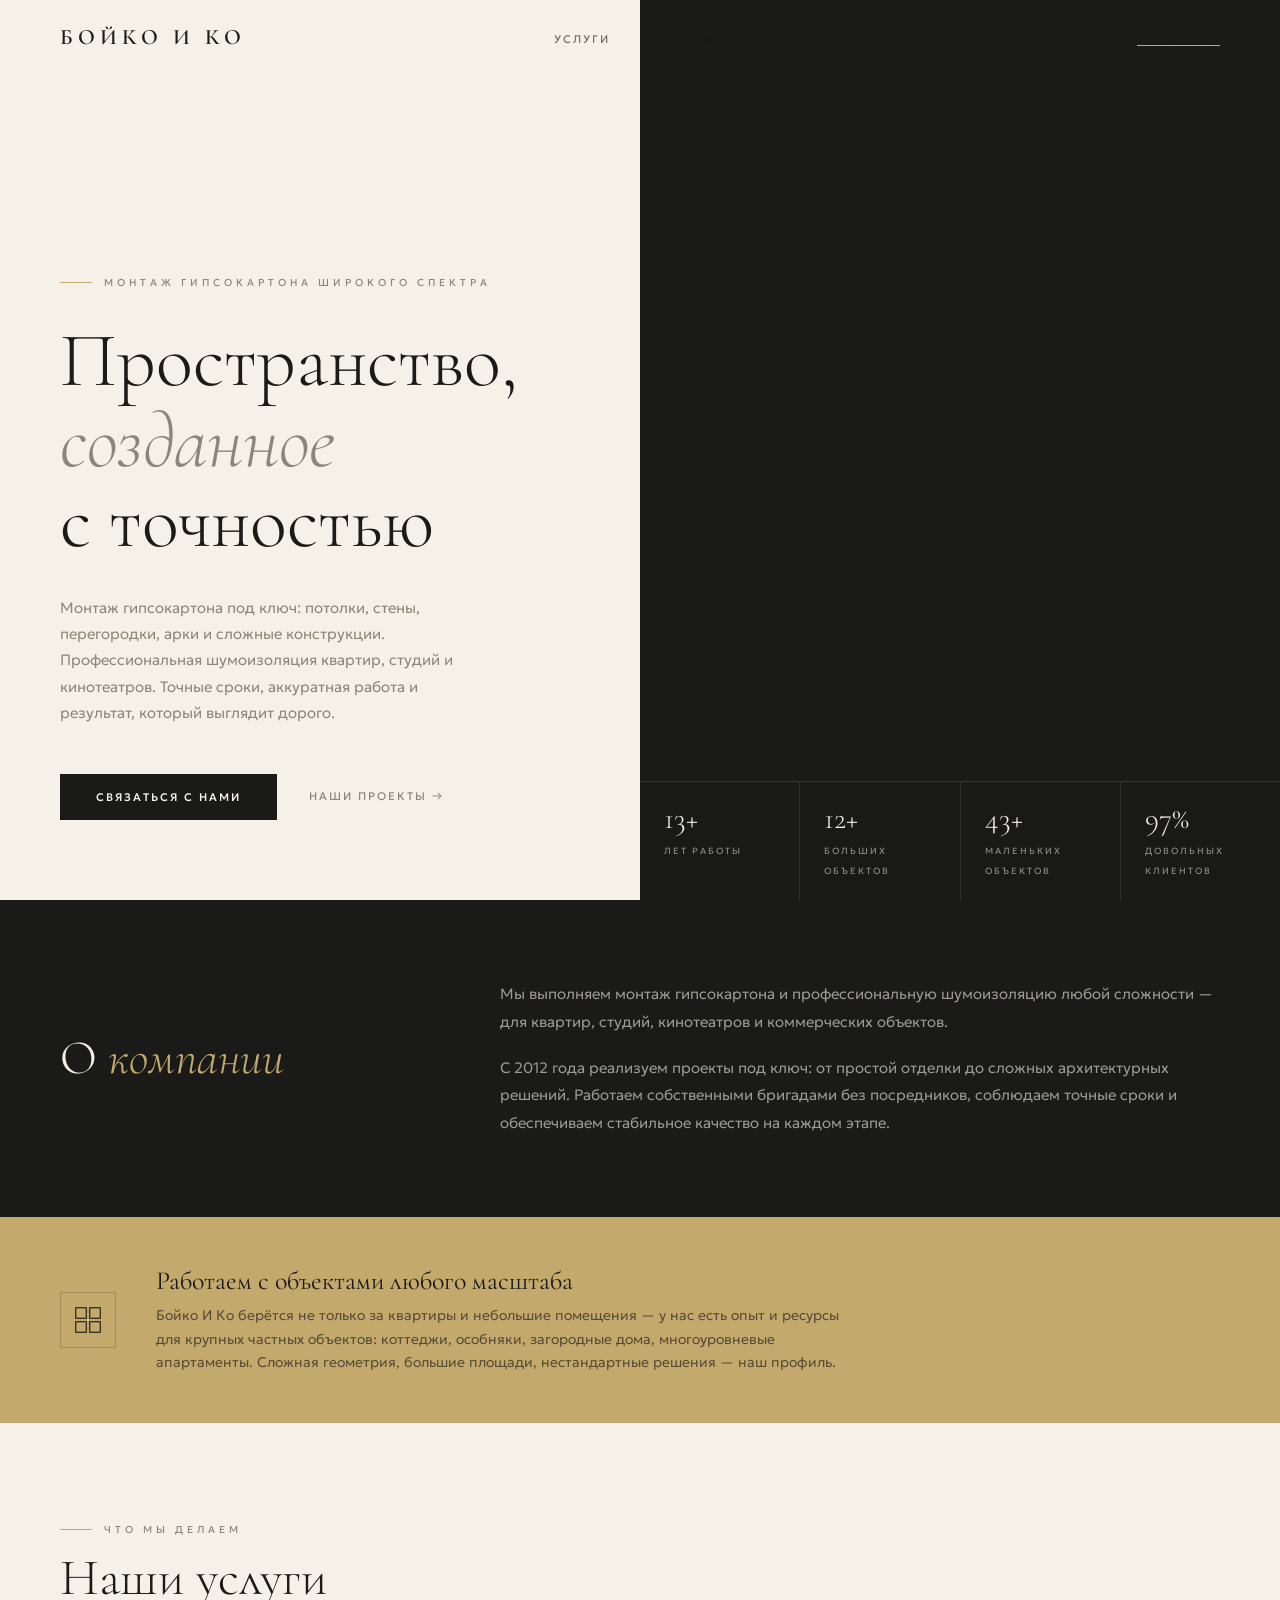
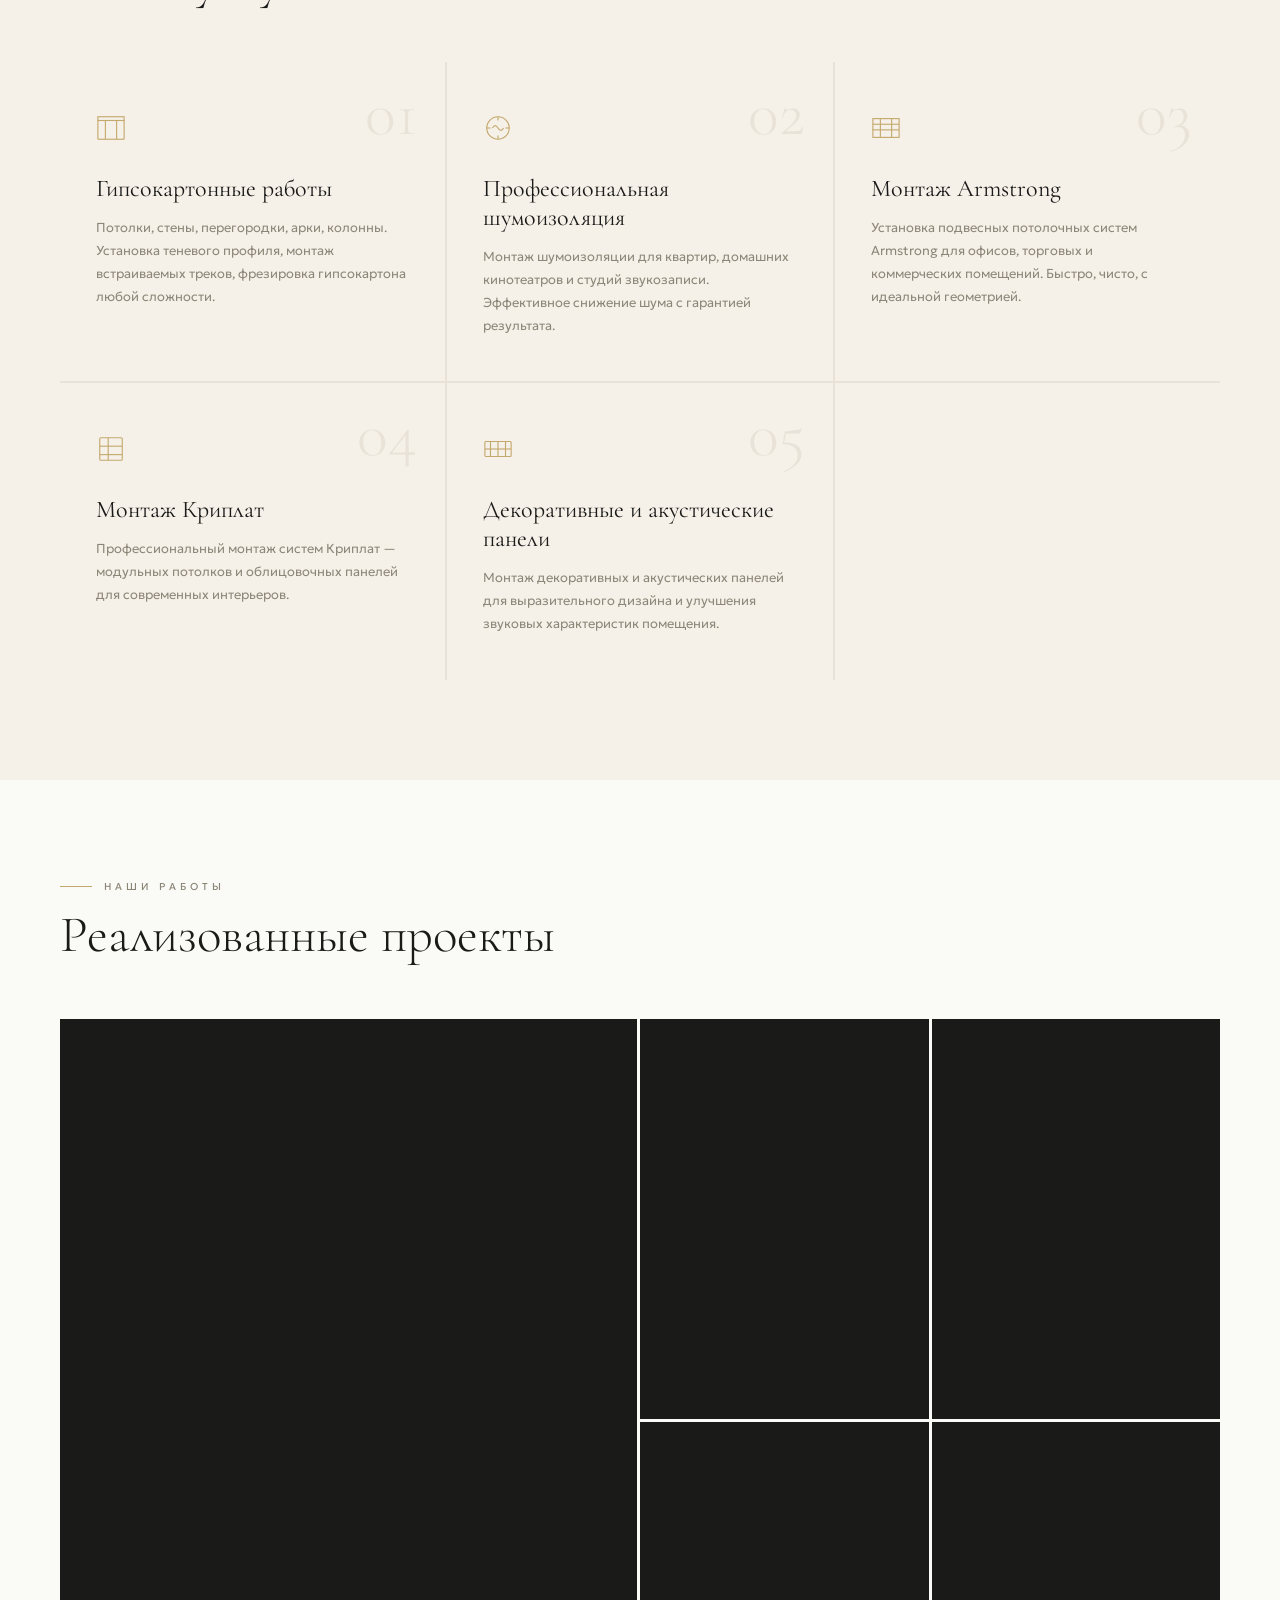
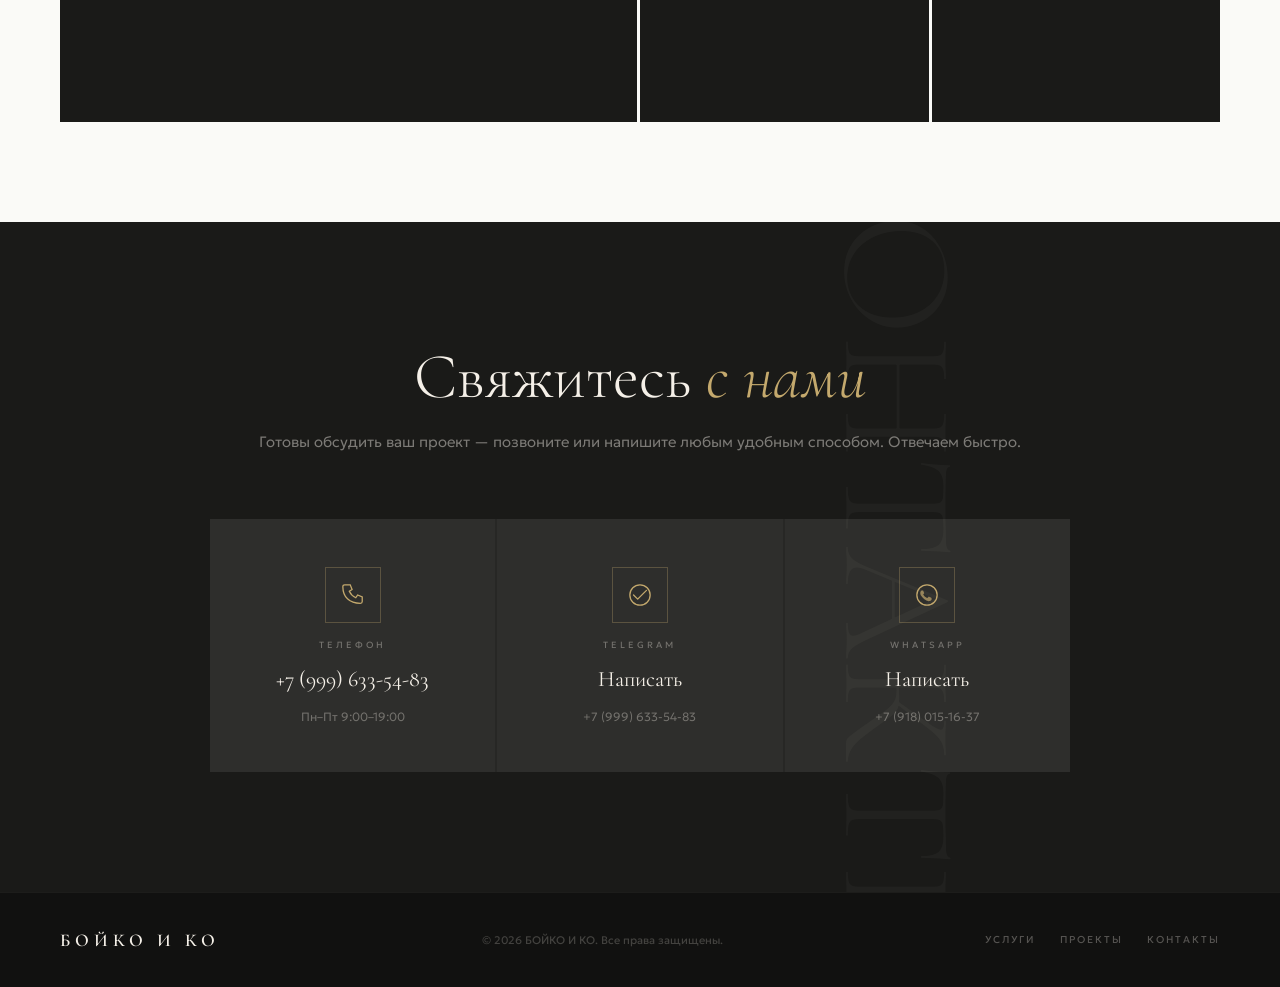
==== index.html @ cf1bf3f8 "Add files via upload" ====
<!DOCTYPE html>
<html lang="ru">
<head>
<meta charset="UTF-8">
<meta name="viewport" content="width=device-width, initial-scale=1.0">
<title>Бойко И Ко — Монтаж гипсокартона широкого спектра</title>
<meta name="description" content="Бойко И Ко — профессиональный монтаж гипсокартона: потолки, стены, перегородки, арки, колонны. Шумоизоляция квартир и студий, Armstrong, Криплат, декоративные и акустические панели.">
<link rel="preconnect" href="https://fonts.googleapis.com">
<link href="https://fonts.googleapis.com/css2?family=Cormorant+Garamond:wght@300;400;600&family=Geologica:wght@300;400;500&display=swap" rel="stylesheet">
<link rel="stylesheet" href="style.css">
</head>
<body>

<!-- NAV -->
<nav id="navbar">
  <a href="#" class="nav-logo">БОЙКО И КО</a>
  <ul class="nav-links">
    <li><a href="#services">Услуги</a></li>
    <li><a href="#portfolio">Проекты</a></li>
    <li><a href="#contact">Контакты</a></li>
  </ul>
  <a href="#contact" class="nav-cta">Связаться</a>
  <div class="burger" id="burger"><span></span><span></span><span></span></div>
</nav>

<!-- MOBILE MENU -->
<div class="mobile-menu" id="mobileMenu">
  <a href="#services" onclick="closeMobile()">Услуги</a>
  <a href="#portfolio" onclick="closeMobile()">Проекты</a>
  <a href="#contact" onclick="closeMobile()">Контакты</a>
</div>

<!-- HERO -->
<section id="hero">
  <div class="hero-left">
    <div class="hero-tag">Монтаж гипсокартона широкого спектра</div>
    <h1 class="hero-title">Пространство,<br><em>созданное</em><br>с точностью</h1>
    <p class="hero-desc">Монтаж гипсокартона под ключ: потолки, стены, перегородки, арки и сложные конструкции. Профессиональная шумоизоляция квартир, студий и кинотеатров. Точные сроки, аккуратная работа и результат, который выглядит дорого.</p>
    <div class="hero-actions">
      <a href="#contact" class="btn-primary">Связаться с нами</a>
      <a href="#portfolio" class="btn-link">Наши проекты →</a>
    </div>
  </div>
  <div class="hero-right">
    <div class="hero-image-grid">
      <div class="hero-img" style="background-image:url('https://images.unsplash.com/photo-1618221195710-dd6b41faaea6?w=900&q=80')"></div>
      <div class="hero-img" style="background-image:url('https://images.unsplash.com/photo-1586023492125-27b2c045efd7?w=900&q=80')"></div>
    </div>
    <div class="hero-overlay"></div>
    <div class="hero-stats">
      <div class="hero-stat"><span class="hero-stat-num">13+</span><span class="hero-stat-label">Лет работы</span></div>
      <div class="hero-stat"><span class="hero-stat-num">12+</span><span class="hero-stat-label">Больших объектов</span></div>
      <div class="hero-stat"><span class="hero-stat-num">43+</span><span class="hero-stat-label">Маленьких объектов</span></div>
      <div class="hero-stat"><span class="hero-stat-num">97%</span><span class="hero-stat-label">Довольных клиентов</span></div>
    </div>
  </div>
</section>

<!-- ABOUT -->
<div class="about-strip reveal">
  <h2>О <em>компании</em></h2>
  <div class="about-text">
    <p>Мы выполняем монтаж гипсокартона и профессиональную шумоизоляцию любой сложности — для квартир, студий, кинотеатров и коммерческих объектов.</p>
    <p>С 2012 года реализуем проекты под ключ: от простой отделки до сложных архитектурных решений. Работаем собственными бригадами без посредников, соблюдаем точные сроки и обеспечиваем стабильное качество на каждом этапе.</p>
  </div>
</div>

<!-- SCALE BANNER -->
<div class="scale-banner reveal">
  <div class="scale-banner-icon">
    <svg viewBox="0 0 32 32"><rect x="2" y="2" width="12" height="12"/><rect x="18" y="2" width="12" height="12"/><rect x="2" y="18" width="12" height="12"/><rect x="18" y="18" width="12" height="12"/></svg>
  </div>
  <div class="scale-banner-text">
    <h3>Работаем с объектами любого масштаба</h3>
    <p>Бойко И Ко берётся не только за квартиры и небольшие помещения — у нас есть опыт и ресурсы для крупных частных объектов: коттеджи, особняки, загородные дома, многоуровневые апартаменты. Сложная геометрия, большие площади, нестандартные решения — наш профиль.</p>
  </div>
</div>

<!-- SERVICES -->
<section id="services">
  <div class="section-header reveal">
    <div class="section-tag">Что мы делаем</div>
    <h2 class="section-title">Наши услуги</h2>
  </div>
  <div class="services-grid">

    <div class="service-card reveal">
      <span class="service-num">01</span>
      <div class="service-icon">
        <svg viewBox="0 0 32 32"><rect x="2" y="4" width="28" height="4"/><line x1="2" y1="8" x2="2" y2="28"/><line x1="30" y1="8" x2="30" y2="28"/><line x1="2" y1="28" x2="30" y2="28"/><line x1="10" y1="8" x2="10" y2="28"/><line x1="22" y1="8" x2="22" y2="28"/></svg>
      </div>
      <h3 class="service-name">Гипсокартонные работы</h3>
      <p class="service-desc">Потолки, стены, перегородки, арки, колонны. Установка теневого профиля, монтаж встраиваемых треков, фрезировка гипсокартона любой сложности.</p>
    </div>

    <div class="service-card reveal">
      <span class="service-num">02</span>
      <div class="service-icon">
        <svg viewBox="0 0 32 32"><circle cx="16" cy="16" r="12"/><path d="M10 16 Q13 11 16 16 Q19 21 22 16"/><line x1="16" y1="4" x2="16" y2="8"/><line x1="16" y1="24" x2="16" y2="28"/><line x1="4" y1="16" x2="8" y2="16"/><line x1="24" y1="16" x2="28" y2="16"/></svg>
      </div>
      <h3 class="service-name">Профессиональная шумоизоляция</h3>
      <p class="service-desc">Монтаж шумоизоляции для квартир, домашних кинотеатров и студий звукозаписи. Эффективное снижение шума с гарантией результата.</p>
    </div>

    <div class="service-card reveal">
      <span class="service-num">03</span>
      <div class="service-icon">
        <svg viewBox="0 0 32 32"><rect x="2" y="6" width="28" height="20"/><line x1="2" y1="12" x2="30" y2="12"/><line x1="2" y1="18" x2="30" y2="18"/><line x1="10" y1="6" x2="10" y2="26"/><line x1="22" y1="6" x2="22" y2="26"/></svg>
      </div>
      <h3 class="service-name">Монтаж Armstrong</h3>
      <p class="service-desc">Установка подвесных потолочных систем Armstrong для офисов, торговых и коммерческих помещений. Быстро, чисто, с идеальной геометрией.</p>
    </div>

    <div class="service-card reveal">
      <span class="service-num">04</span>
      <div class="service-icon">
        <svg viewBox="0 0 32 32"><rect x="4" y="4" width="24" height="24" rx="1"/><line x1="4" y1="13" x2="28" y2="13"/><line x1="4" y1="22" x2="28" y2="22"/><line x1="13" y1="4" x2="13" y2="28"/></svg>
      </div>
      <h3 class="service-name">Монтаж Криплат</h3>
      <p class="service-desc">Профессиональный монтаж систем Криплат — модульных потолков и облицовочных панелей для современных интерьеров.</p>
    </div>

    <div class="service-card reveal">
      <span class="service-num">05</span>
      <div class="service-icon">
        <svg viewBox="0 0 32 32"><rect x="2" y="8" width="28" height="16" rx="1"/><line x1="8" y1="8" x2="8" y2="24"/><line x1="16" y1="8" x2="16" y2="24"/><line x1="24" y1="8" x2="24" y2="24"/><line x1="2" y1="16" x2="30" y2="16"/></svg>
      </div>
      <h3 class="service-name">Декоративные и акустические панели</h3>
      <p class="service-desc">Монтаж декоративных и акустических панелей для выразительного дизайна и улучшения звуковых характеристик помещения.</p>
    </div>

  </div>
</section>

<!-- PORTFOLIO -->
<section id="portfolio">
  <div class="portfolio-header reveal">
    <div class="section-tag">Наши работы</div>
    <h2 class="section-title">Реализованные проекты</h2>
  </div>
  <div class="portfolio-grid">
    <div class="portfolio-item reveal">
      <div class="portfolio-bg" style="background-image:url('https://images.unsplash.com/photo-1562663474-6cbb3eaa4d14?w=1000&q=80')"></div>
      <div class="portfolio-info"><h3>Офисный центр «Балтия»</h3><span>Гипсокартон · Armstrong · 4200 м²</span></div>
    </div>
    <div class="portfolio-item reveal">
      <div class="portfolio-bg" style="background-image:url('https://images.unsplash.com/photo-1556909114-f6e7ad7d3136?w=800&q=80')"></div>
      <div class="portfolio-info"><h3>Квартира «Горизонт»</h3><span>Шумоизоляция · Гипсокартон · 120 м²</span></div>
    </div>
    <div class="portfolio-item reveal">
      <div class="portfolio-bg" style="background-image:url('https://images.unsplash.com/photo-1497366216548-37526070297c?w=800&q=80')"></div>
      <div class="portfolio-info"><h3>Студия звукозаписи</h3><span>Шумоизоляция · Акустические панели</span></div>
    </div>
    <div class="portfolio-item reveal">
      <div class="portfolio-bg" style="background-image:url('https://images.unsplash.com/photo-1604014237800-1c9102c219da?w=800&q=80')"></div>
      <div class="portfolio-info"><h3>Торговый центр «Юг»</h3><span>Криплат · Armstrong · 2100 м²</span></div>
    </div>
    <div class="portfolio-item reveal">
      <div class="portfolio-bg" style="background-image:url('https://images.unsplash.com/photo-1631679706909-1844bbd07221?w=800&q=80')"></div>
      <div class="portfolio-info"><h3>Домашний кинотеатр</h3><span>Шумоизоляция · Декор. панели</span></div>
    </div>
  </div>
</section>

<!-- CONTACT -->
<section id="contact">
  <div class="contact-centered reveal">
    <h2>Свяжитесь <em>с нами</em></h2>
    <p>Готовы обсудить ваш проект — позвоните или напишите любым удобным способом. Отвечаем быстро.</p>
    <div class="contact-cards">

      <a class="contact-card" href="tel:+79996335483">
        <div class="contact-card-icon">
          <svg viewBox="0 0 26 26" fill="none" stroke="var(--gold)" stroke-width="1.4">
            <path d="M5 2h5l2 5-3 2a14 14 0 0 0 7 7l2-3 5 2v5a2 2 0 0 1-2 2C9 22 2 15 2 4a2 2 0 0 1 2-2h1z"/>
          </svg>
        </div>
        <span class="contact-card-label">Телефон</span>
        <span class="contact-card-value">+7 (999) 633-54-83</span>
        <span class="contact-card-sub">Пн–Пт 9:00–19:00</span>
      </a>

      <a class="contact-card" href="https://t.me/+79996335483" target="_blank" rel="noopener">
        <div class="contact-card-icon">
          <svg viewBox="0 0 26 26" fill="none" stroke="var(--gold)" stroke-width="1.4">
            <circle cx="13" cy="13" r="11"/>
            <path d="M6 13l4.5 4.5L20 8" stroke-linecap="round" stroke-linejoin="round"/>
          </svg>
        </div>
        <span class="contact-card-label">Telegram</span>
        <span class="contact-card-value">Написать</span>
        <span class="contact-card-sub">+7 (999) 633-54-83</span>
      </a>

      <a class="contact-card" href="https://wa.me/+79996335483" target="_blank" rel="noopener">
        <div class="contact-card-icon">
          <svg viewBox="0 0 26 26" fill="none" stroke="var(--gold)" stroke-width="1.4">
            <circle cx="13" cy="13" r="11"/>
            <path d="M17.5 15.8c-.3-.2-1.8-.9-2.1-1-.3-.1-.5-.1-.7.2l-1 1.1c-.2.2-.4.2-.7.1-1.7-.8-2.9-1.6-4-3.4-.3-.5.3-.5.9-1.6.1-.2 0-.4-.1-.6l-.9-2.2c-.2-.5-.5-.4-.7-.4h-.6c-.2 0-.5.1-.8.4-.3.3-1.1 1.1-1.1 2.6 0 1.5 1.1 3 1.3 3.2.2.3 2.2 3.4 5.3 4.7 1.9.8 2.7.9 3.6.7.6-.1 1.8-.7 2-1.4.2-.7.2-1.3.1-1.4z" fill="var(--gold)" opacity="0.7" stroke="none"/>
          </svg>
        </div>
        <span class="contact-card-label">WhatsApp</span>
        <span class="contact-card-value">Написать</span>
        <span class="contact-card-sub">+7 (918) 015-16-37</span>
      </a>

    </div>
  </div>
</section>

<!-- FOOTER -->
<footer>
  <div class="footer-logo">БОЙКО И КО</div>
  <div class="footer-copy">© 2026 БОЙКО И КО. Все права защищены.</div>
  <div class="footer-links">
    <a href="#services">Услуги</a>
    <a href="#portfolio">Проекты</a>
    <a href="#contact">Контакты</a>
  </div>
</footer>

<script src="script.js"></script>
</body>
</html>
---- style.css ----
/* ── VARIABLES ── */
:root {
  --cream: #F5F0E8;
  --dark: #1A1A18;
  --stone: #8C8678;
  --gold: #C4A96D;
  --light-stone: #E8E2D8;
  --white: #FAFAF7;
}

/* ── RESET ── */
* { margin: 0; padding: 0; box-sizing: border-box; }
html { scroll-behavior: smooth; }
body {
  font-family: 'Geologica', sans-serif;
  background: var(--cream);
  color: var(--dark);
  overflow-x: hidden;
}

/* ── NAV ── */
nav {
  position: fixed; top: 0; left: 0; right: 0; z-index: 100;
  display: flex; justify-content: space-between; align-items: center;
  padding: 24px 60px;
  background: transparent;
  transition: background 0.4s, padding 0.4s;
}
nav.scrolled {
  background: rgba(245,240,232,0.96);
  backdrop-filter: blur(14px);
  padding: 16px 60px;
  border-bottom: 1px solid var(--light-stone);
}
.nav-logo {
  font-family: 'Cormorant Garamond', serif;
  font-size: 22px; font-weight: 600; letter-spacing: 5px;
  color: var(--dark); text-decoration: none;
}
.nav-links { display: flex; gap: 36px; list-style: none; }
.nav-links a {
  font-size: 11px; font-weight: 400; letter-spacing: 2px;
  text-transform: uppercase; color: var(--dark);
  text-decoration: none; opacity: 0.6;
  transition: opacity 0.2s;
}
.nav-links a:hover { opacity: 1; }
.nav-cta {
  font-size: 11px; font-weight: 500; letter-spacing: 2px;
  text-transform: uppercase; color: var(--dark);
  text-decoration: none; border-bottom: 1px solid var(--gold);
  padding-bottom: 2px; transition: color 0.2s;
}
.nav-cta:hover { color: var(--gold); }
.burger { display: none; flex-direction: column; gap: 5px; cursor: pointer; z-index: 200; }
.burger span { width: 24px; height: 1px; background: var(--dark); display: block; }

/* ── MOBILE MENU ── */
.mobile-menu {
  display: none; position: fixed; inset: 0;
  background: var(--dark); z-index: 150;
  flex-direction: column; justify-content: center;
  align-items: center; gap: 36px;
}
.mobile-menu.open { display: flex; }
.mobile-menu a {
  font-family: 'Cormorant Garamond', serif;
  font-size: 42px; font-weight: 300;
  color: var(--cream); text-decoration: none;
  transition: color 0.2s;
}
.mobile-menu a:hover { color: var(--gold); }

/* ── HERO ── */
#hero {
  min-height: 100vh;
  display: grid; grid-template-columns: 1fr 1fr;
  overflow: hidden;
}
.hero-left {
  display: flex; flex-direction: column; justify-content: flex-end;
  padding: 120px 60px 80px; background: var(--cream);
}
.hero-tag {
  font-size: 10px; letter-spacing: 4px; text-transform: uppercase;
  color: var(--stone); margin-bottom: 32px;
  display: flex; align-items: center; gap: 12px;
}
.hero-tag::before { content: ''; width: 32px; height: 1px; background: var(--gold); }
.hero-title {
  font-family: 'Cormorant Garamond', serif;
  font-size: clamp(52px, 6vw, 88px);
  font-weight: 300; line-height: 1.05;
  color: var(--dark); margin-bottom: 32px;
}
.hero-title em { font-style: italic; color: var(--stone); }
.hero-desc {
  font-size: 15px; line-height: 1.75; color: var(--stone);
  max-width: 420px; margin-bottom: 48px; font-weight: 300;
}
.hero-actions { display: flex; align-items: center; gap: 32px; }

.btn-primary {
  background: var(--dark); color: var(--cream);
  padding: 16px 36px; font-size: 11px; letter-spacing: 2px;
  text-transform: uppercase; text-decoration: none; font-weight: 500;
  border: none; cursor: pointer; display: inline-block;
  transition: background 0.3s, transform 0.2s;
}
.btn-primary:hover { background: var(--gold); transform: translateY(-2px); }
.btn-link {
  font-size: 11px; letter-spacing: 2px; text-transform: uppercase;
  color: var(--stone); text-decoration: none; font-weight: 400;
  border-bottom: 1px solid transparent; padding-bottom: 2px;
  transition: color 0.2s, border-color 0.2s;
}
.btn-link:hover { color: var(--dark); border-color: var(--dark); }

.hero-right { position: relative; overflow: hidden; background: var(--dark); }
.hero-image-grid {
  position: absolute; inset: 0;
  display: grid; grid-template-rows: 1fr 1fr; gap: 2px;
}
.hero-img { background-size: cover; background-position: center; opacity: 0.8; }
.hero-img:nth-child(1) { background-image: url('https://images.unsplash.com/photo-1618221195710-dd6b41faaea6?w=900&q=80'); }
.hero-img:nth-child(2) { background-image: url('https://images.unsplash.com/photo-1586023492125-27b2c045efd7?w=900&q=80'); }
.hero-overlay {
  position: absolute; inset: 0;
  background: linear-gradient(135deg, rgba(26,26,24,0.3) 0%, transparent 60%);
}
.hero-stats {
  position: absolute; bottom: 0; left: 0; right: 0;
  display: flex; background: rgba(26,26,24,0.55);
  backdrop-filter: blur(16px);
  border-top: 1px solid rgba(245,240,232,0.12);
}
.hero-stat {
  color: var(--cream); flex: 1;
  padding: 22px 24px;
  border-right: 1px solid rgba(245,240,232,0.1);
}
.hero-stat:last-child { border-right: none; }
.hero-stat-num {
  font-family: 'Cormorant Garamond', serif;
  font-size: 30px; font-weight: 300; line-height: 1;
  display: block; margin-bottom: 4px;
}
.hero-stat-label { font-size: 9px; letter-spacing: 2px; text-transform: uppercase; opacity: 0.5; }

/* ── ABOUT ── */
.about-strip {
  background: var(--dark); color: var(--cream);
  padding: 80px 60px;
  display: grid; grid-template-columns: 1fr 2fr;
  gap: 80px; align-items: center;
}
.about-strip h2 {
  font-family: 'Cormorant Garamond', serif;
  font-size: 48px; font-weight: 300; line-height: 1.1;
}
.about-strip h2 em { font-style: italic; color: var(--gold); }
.about-text p {
  font-size: 15px; line-height: 1.85;
  color: rgba(245,240,232,0.6); font-weight: 300; margin-bottom: 18px;
}
.about-text p:last-child { margin-bottom: 0; }

/* ── SCALE BANNER ── */
.scale-banner {
  background: var(--gold); padding: 48px 60px;
  display: flex; align-items: center; gap: 40px;
}
.scale-banner-icon {
  flex-shrink: 0; width: 56px; height: 56px;
  display: flex; align-items: center; justify-content: center;
  border: 1px solid rgba(26,26,24,0.2);
}
.scale-banner-icon svg { width: 28px; height: 28px; stroke: var(--dark); fill: none; stroke-width: 1.3; }
.scale-banner-text h3 {
  font-family: 'Cormorant Garamond', serif;
  font-size: 26px; font-weight: 400; color: var(--dark); margin-bottom: 8px;
}
.scale-banner-text p {
  font-size: 14px; line-height: 1.7;
  color: rgba(26,26,24,0.65); font-weight: 300; max-width: 700px;
}

/* ── SERVICES ── */
#services { padding: 100px 60px; }
.section-header { margin-bottom: 56px; }
.section-tag {
  font-size: 10px; letter-spacing: 4px; text-transform: uppercase;
  color: var(--stone); display: flex; align-items: center;
  gap: 12px; margin-bottom: 14px;
}
.section-tag::before { content: ''; width: 32px; height: 1px; background: var(--gold); }
.section-title {
  font-family: 'Cormorant Garamond', serif;
  font-size: clamp(36px, 4vw, 56px); font-weight: 300; line-height: 1.1;
}

/* 5 карточек: 3+2, нижний ряд центрируем через auto columns */
.services-grid {
  display: grid;
  grid-template-columns: repeat(3, 1fr);
  gap: 2px; background: var(--light-stone);
}
/* Последние 2 карточки: ряд 2, смещаем чтобы были по центру */
.service-card:nth-child(4) { grid-column: 1; }
.service-card:nth-child(5) { grid-column: 2; }

/* Пустую 3-ю ячейку нижнего ряда заполняем псевдо-элементом */
.services-grid::after {
  content: '';
  background: var(--cream);
  grid-column: 3;
  grid-row: 2;
  display: block;
}

.service-card {
  background: var(--cream); padding: 44px 36px;
  position: relative; overflow: hidden;
  transition: background 0.35s;
}
.service-card::after {
  content: ''; position: absolute; bottom: 0; left: 0;
  width: 100%; height: 2px; background: var(--gold);
  transform: scaleX(0); transform-origin: left;
  transition: transform 0.4s;
}
.service-card:hover::after { transform: scaleX(1); }
.service-card:hover { background: var(--white); }

.service-num {
  font-family: 'Cormorant Garamond', serif;
  font-size: 64px; font-weight: 300; line-height: 1;
  color: var(--light-stone); position: absolute;
  top: 20px; right: 28px;
  transition: color 0.35s; pointer-events: none;
}
.service-card:hover .service-num { color: rgba(196,169,109,0.12); }
.service-icon { width: 44px; height: 44px; margin-bottom: 24px; display: flex; align-items: center; }
.service-icon svg { width: 30px; height: 30px; stroke: var(--gold); fill: none; stroke-width: 1.2; }
.service-name {
  font-family: 'Cormorant Garamond', serif;
  font-size: 24px; font-weight: 400; margin-bottom: 14px;
}
.service-desc { font-size: 13px; line-height: 1.75; color: var(--stone); font-weight: 300; }

/* ── PORTFOLIO ── */
#portfolio { padding: 0 0 100px; background: var(--white); }
.portfolio-header { padding: 100px 60px 56px; }
.portfolio-grid {
  display: grid;
  grid-template-columns: 2fr 1fr 1fr;
  grid-template-rows: 400px 300px;
  gap: 3px; padding: 0 60px;
}
.portfolio-item { position: relative; overflow: hidden; cursor: pointer; background: var(--dark); }
.portfolio-item:first-child { grid-row: 1 / 3; }
.portfolio-bg {
  position: absolute; inset: 0;
  background-size: cover; background-position: center;
  opacity: 0.72; transition: transform 0.6s ease, opacity 0.4s;
}
.portfolio-item:hover .portfolio-bg { transform: scale(1.06); opacity: 0.9; }
.portfolio-info {
  position: absolute; bottom: 0; left: 0; right: 0;
  padding: 28px 32px;
  background: linear-gradient(transparent, rgba(26,26,24,0.88));
  transform: translateY(10px); opacity: 0;
  transition: transform 0.3s, opacity 0.3s;
}
.portfolio-item:hover .portfolio-info { transform: translateY(0); opacity: 1; }
.portfolio-info h3 {
  font-family: 'Cormorant Garamond', serif;
  font-size: 21px; font-weight: 400; color: var(--cream); margin-bottom: 4px;
}
.portfolio-info span { font-size: 10px; letter-spacing: 2px; text-transform: uppercase; color: var(--gold); }

/* ── CONTACT ── */
#contact {
  padding: 120px 60px;
  background: var(--dark);
  position: relative; overflow: hidden;
}
#contact::before {
  content: 'КОНТАКТЫ';
  position: absolute; right: -60px; top: 50%;
  transform: translateY(-50%) rotate(90deg);
  font-family: 'Cormorant Garamond', serif;
  font-size: 160px; font-weight: 300;
  color: rgba(255,255,255,0.03);
  white-space: nowrap; pointer-events: none;
}
.contact-centered {
  max-width: 860px; margin: 0 auto;
  text-align: center; position: relative;
}
.contact-centered h2 {
  font-family: 'Cormorant Garamond', serif;
  font-size: clamp(40px, 5vw, 64px); font-weight: 300; line-height: 1.1;
  color: var(--cream); margin-bottom: 16px;
}
.contact-centered h2 em { font-style: italic; color: var(--gold); }
.contact-centered > p {
  font-size: 15px; line-height: 1.8;
  color: rgba(245,240,232,0.45); font-weight: 300; margin-bottom: 64px;
}
.contact-cards {
  display: grid; grid-template-columns: repeat(3, 1fr);
  gap: 2px; background: rgba(245,240,232,0.06);
}
.contact-card {
  display: flex; flex-direction: column; align-items: center; gap: 16px;
  padding: 48px 28px; text-decoration: none; color: var(--cream);
  background: rgba(245,240,232,0.03);
  position: relative; overflow: hidden;
  transition: background 0.35s;
}
.contact-card::after {
  content: ''; position: absolute; bottom: 0; left: 0;
  width: 100%; height: 2px; background: var(--gold);
  transform: scaleX(0); transform-origin: center;
  transition: transform 0.4s;
}
.contact-card:hover { background: rgba(245,240,232,0.07); }
.contact-card:hover::after { transform: scaleX(1); }
.contact-card-icon {
  width: 56px; height: 56px;
  display: flex; align-items: center; justify-content: center;
  border: 1px solid rgba(196,169,109,0.3);
  transition: border-color 0.3s;
}
.contact-card:hover .contact-card-icon { border-color: var(--gold); }
.contact-card-icon svg { width: 24px; height: 24px; }
.contact-card-label {
  font-size: 9px; letter-spacing: 3px; text-transform: uppercase;
  color: rgba(245,240,232,0.35);
}
.contact-card-value {
  font-family: 'Cormorant Garamond', serif;
  font-size: 22px; font-weight: 400; color: var(--cream); line-height: 1.2;
}
.contact-card-sub { font-size: 12px; color: rgba(245,240,232,0.35); font-weight: 300; }

/* ── FOOTER ── */
footer {
  background: #111110; color: var(--cream);
  padding: 36px 60px;
  display: flex; justify-content: space-between; align-items: center;
  border-top: 1px solid rgba(245,240,232,0.05);
}
.footer-logo {
  font-family: 'Cormorant Garamond', serif;
  font-size: 18px; font-weight: 600; letter-spacing: 5px;
}
.footer-copy { font-size: 11px; color: rgba(245,240,232,0.22); }
.footer-links { display: flex; gap: 24px; }
.footer-links a {
  font-size: 10px; letter-spacing: 2px; text-transform: uppercase;
  color: rgba(245,240,232,0.3); text-decoration: none; transition: color 0.2s;
}
.footer-links a:hover { color: var(--gold); }

/* ── ANIMATIONS ── */
.reveal {
  opacity: 0; transform: translateY(28px);
  transition: opacity 0.7s ease, transform 0.7s ease;
}
.reveal.visible { opacity: 1; transform: translateY(0); }

/* ── RESPONSIVE ── */
@media (max-width: 1024px) {
  nav { padding: 20px 32px; }
  nav.scrolled { padding: 14px 32px; }
  .nav-links, .nav-cta { display: none; }
  .burger { display: flex; }

  #hero { grid-template-columns: 1fr; min-height: auto; }
  .hero-left { padding: 110px 32px 56px; }
  .hero-right { height: 55vh; }

  .about-strip { grid-template-columns: 1fr; gap: 32px; padding: 60px 32px; }
  .scale-banner { padding: 36px 32px; flex-direction: column; gap: 24px; align-items: flex-start; }

  #services { padding: 80px 32px; }
  .services-grid { grid-template-columns: 1fr 1fr; }
  .service-card:nth-child(4), .service-card:nth-child(5) { grid-column: auto; }
  .services-grid::after { display: none; }

  .portfolio-header { padding: 80px 32px 48px; }
  .portfolio-grid { grid-template-columns: 1fr 1fr; grid-template-rows: 260px 260px 260px; padding: 0 32px; }
  .portfolio-item:first-child { grid-row: auto; }

  #contact { padding: 80px 32px; }
  .contact-cards { grid-template-columns: 1fr; gap: 2px; }

  footer { flex-direction: column; gap: 20px; text-align: center; padding: 36px 32px; }
}

@media (max-width: 600px) {
  .hero-left { padding: 100px 20px 48px; }
  nav { padding: 18px 20px; }
  .services-grid { grid-template-columns: 1fr; }
  #services { padding: 60px 20px; }
  .portfolio-grid { grid-template-columns: 1fr; padding: 0 20px; }
  .portfolio-item, .portfolio-item:first-child { height: 240px; grid-row: auto; }
  #contact { padding: 60px 20px; }
  .scale-banner { padding: 32px 20px; }
  footer { padding: 28px 20px; }
}
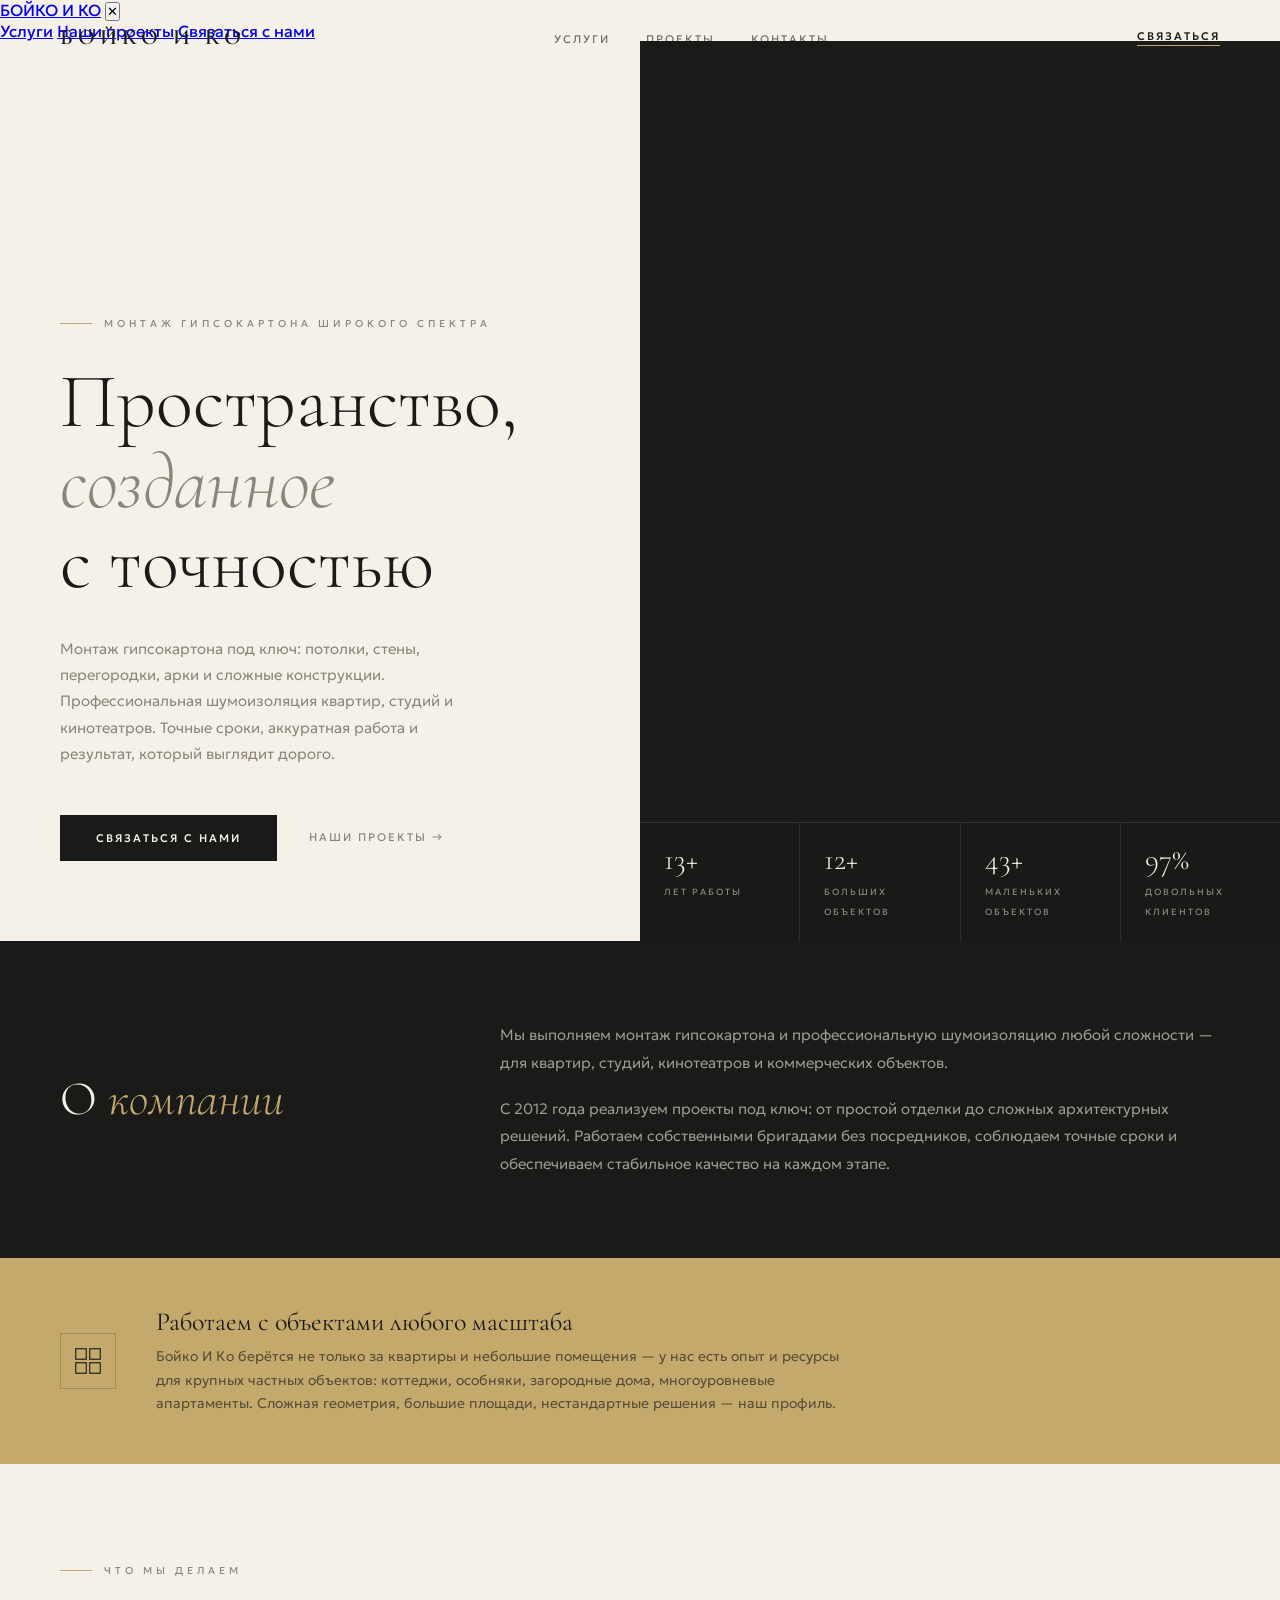
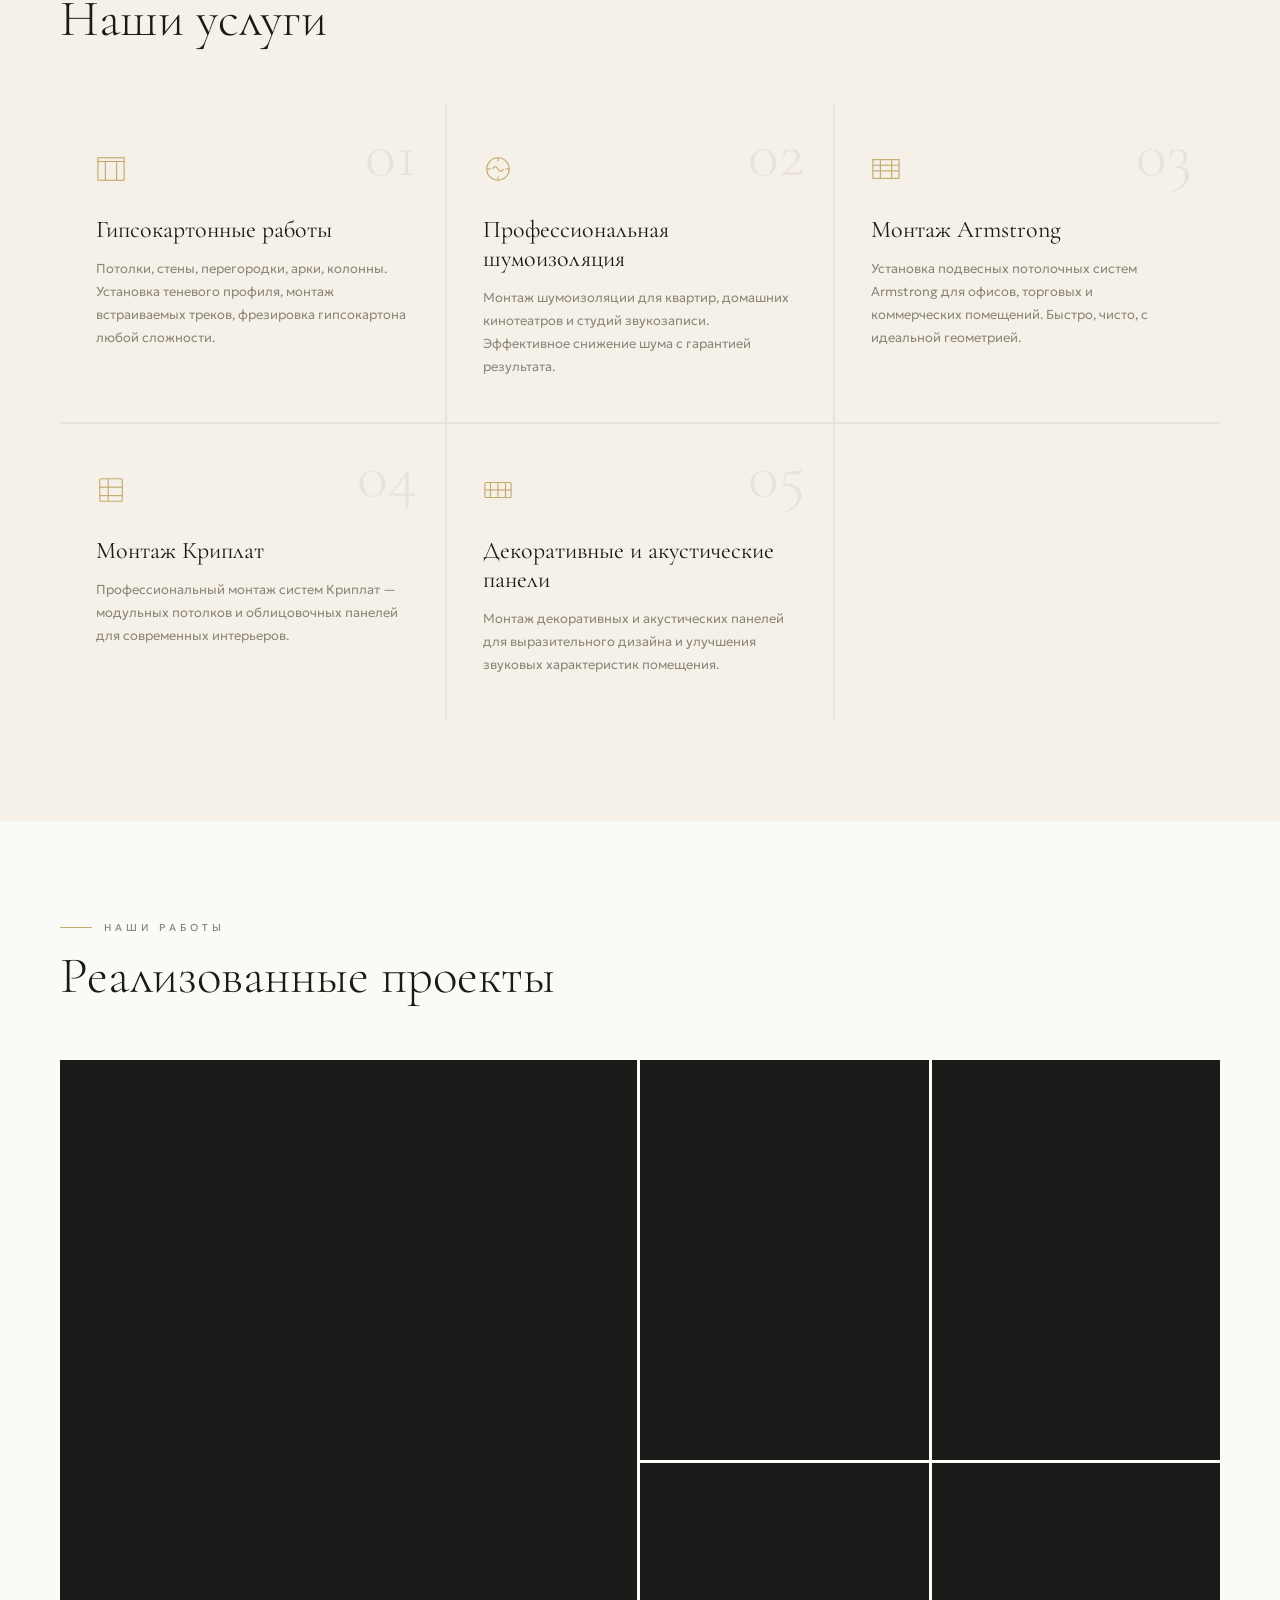
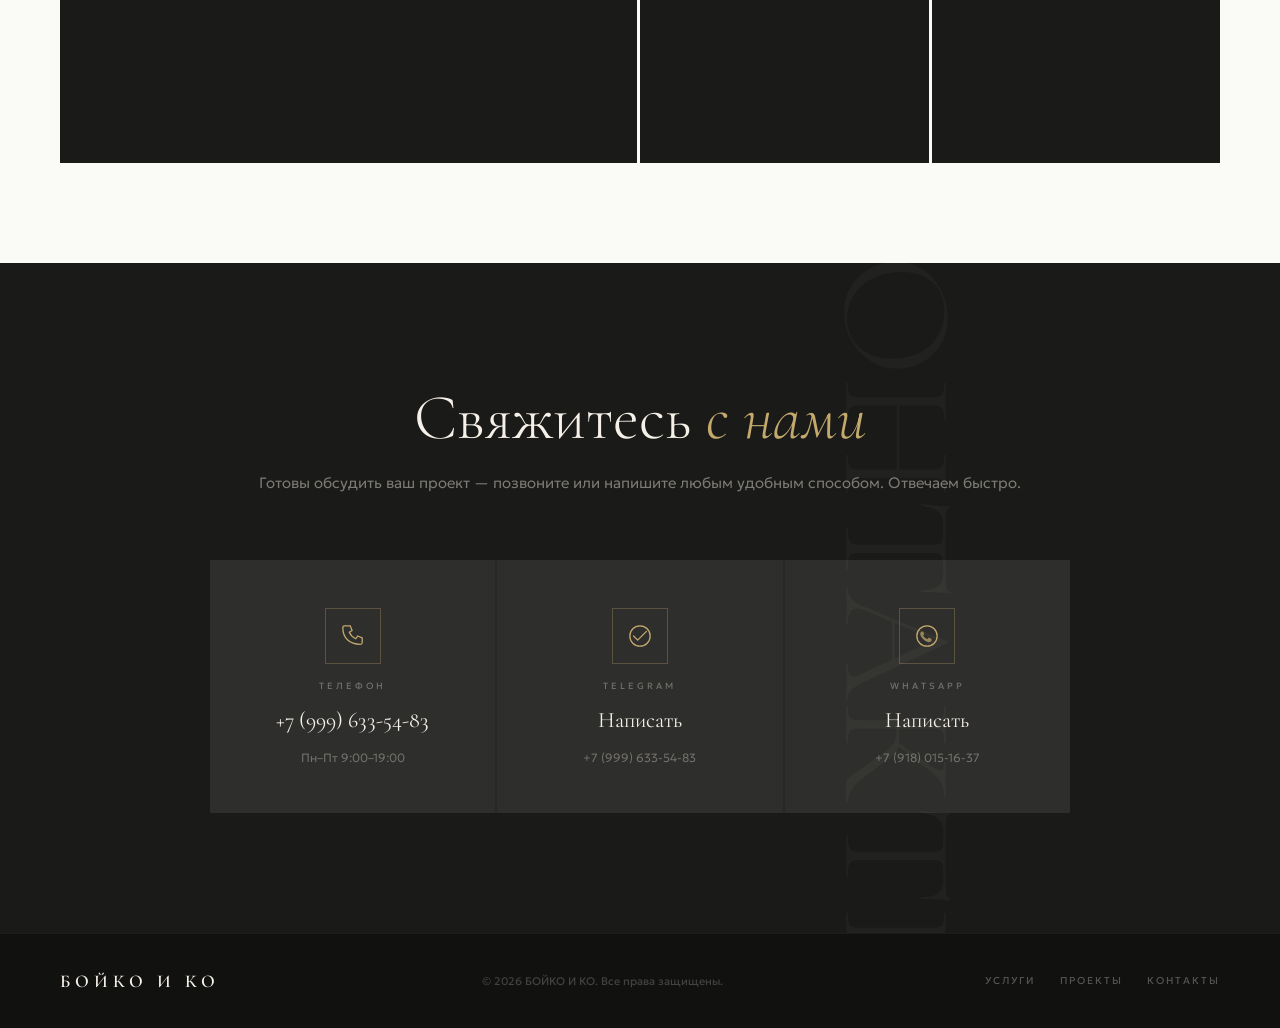
==== commit 39f1c17d: "Update index.html" ====
--- a/index.html
+++ b/index.html
@@ -20,15 +20,28 @@
     <li><a href="#contact">Контакты</a></li>
   </ul>
   <a href="#contact" class="nav-cta">Связаться</a>
-  <div class="burger" id="burger"><span></span><span></span><span></span></div>
+  <button class="burger" id="burger" aria-label="Меню">
+    <span></span><span></span><span></span>
+  </button>
 </nav>
 
-<!-- MOBILE MENU -->
-<div class="mobile-menu" id="mobileMenu">
-  <a href="#services" onclick="closeMobile()">Услуги</a>
-  <a href="#portfolio" onclick="closeMobile()">Проекты</a>
-  <a href="#contact" onclick="closeMobile()">Контакты</a>
-</div>
+<!-- DRAWER OVERLAY -->
+<div class="drawer-overlay" id="drawerOverlay"></div>
+
+<!-- MOBILE DRAWER -->
+<aside class="mobile-drawer" id="mobileDrawer">
+  <div class="drawer-header">
+    <a href="#" class="drawer-logo">БОЙКО И КО</a>
+    <button class="drawer-close" id="drawerClose" aria-label="Закрыть">✕</button>
+  </div>
+
+  <div class="drawer-footer">
+    <a href="#services" class="drawer-cta drawer-link">Услуги</a>
+    <a href="#portfolio" class="drawer-cta drawer-link">Наши проекты</a>
+    <a href="#contact" class="drawer-cta drawer-link">Связаться с нами</a>
+  </div>
+
+</aside>
 
 <!-- HERO -->
 <section id="hero">
@@ -43,8 +56,8 @@
   </div>
   <div class="hero-right">
     <div class="hero-image-grid">
-      <div class="hero-img" style="background-image:url('https://images.unsplash.com/photo-1618221195710-dd6b41faaea6?w=900&q=80')"></div>
-      <div class="hero-img" style="background-image:url('https://images.unsplash.com/photo-1586023492125-27b2c045efd7?w=900&q=80')"></div>
+      <div class="hero-img" style="background-image:url(img/startimg/1.jpeg)"></div>
+      <div class="hero-img" style="background-image:url(img/startimg/2.jpeg)"></div>
     </div>
     <div class="hero-overlay"></div>
     <div class="hero-stats">
@@ -83,52 +96,36 @@
     <h2 class="section-title">Наши услуги</h2>
   </div>
   <div class="services-grid">
-
     <div class="service-card reveal">
       <span class="service-num">01</span>
-      <div class="service-icon">
-        <svg viewBox="0 0 32 32"><rect x="2" y="4" width="28" height="4"/><line x1="2" y1="8" x2="2" y2="28"/><line x1="30" y1="8" x2="30" y2="28"/><line x1="2" y1="28" x2="30" y2="28"/><line x1="10" y1="8" x2="10" y2="28"/><line x1="22" y1="8" x2="22" y2="28"/></svg>
-      </div>
+      <div class="service-icon"><svg viewBox="0 0 32 32"><rect x="2" y="4" width="28" height="4"/><line x1="2" y1="8" x2="2" y2="28"/><line x1="30" y1="8" x2="30" y2="28"/><line x1="2" y1="28" x2="30" y2="28"/><line x1="10" y1="8" x2="10" y2="28"/><line x1="22" y1="8" x2="22" y2="28"/></svg></div>
       <h3 class="service-name">Гипсокартонные работы</h3>
       <p class="service-desc">Потолки, стены, перегородки, арки, колонны. Установка теневого профиля, монтаж встраиваемых треков, фрезировка гипсокартона любой сложности.</p>
     </div>
-
     <div class="service-card reveal">
       <span class="service-num">02</span>
-      <div class="service-icon">
-        <svg viewBox="0 0 32 32"><circle cx="16" cy="16" r="12"/><path d="M10 16 Q13 11 16 16 Q19 21 22 16"/><line x1="16" y1="4" x2="16" y2="8"/><line x1="16" y1="24" x2="16" y2="28"/><line x1="4" y1="16" x2="8" y2="16"/><line x1="24" y1="16" x2="28" y2="16"/></svg>
-      </div>
+      <div class="service-icon"><svg viewBox="0 0 32 32"><circle cx="16" cy="16" r="12"/><path d="M10 16 Q13 11 16 16 Q19 21 22 16"/><line x1="16" y1="4" x2="16" y2="8"/><line x1="16" y1="24" x2="16" y2="28"/><line x1="4" y1="16" x2="8" y2="16"/><line x1="24" y1="16" x2="28" y2="16"/></svg></div>
       <h3 class="service-name">Профессиональная шумоизоляция</h3>
       <p class="service-desc">Монтаж шумоизоляции для квартир, домашних кинотеатров и студий звукозаписи. Эффективное снижение шума с гарантией результата.</p>
     </div>
-
     <div class="service-card reveal">
       <span class="service-num">03</span>
-      <div class="service-icon">
-        <svg viewBox="0 0 32 32"><rect x="2" y="6" width="28" height="20"/><line x1="2" y1="12" x2="30" y2="12"/><line x1="2" y1="18" x2="30" y2="18"/><line x1="10" y1="6" x2="10" y2="26"/><line x1="22" y1="6" x2="22" y2="26"/></svg>
-      </div>
+      <div class="service-icon"><svg viewBox="0 0 32 32"><rect x="2" y="6" width="28" height="20"/><line x1="2" y1="12" x2="30" y2="12"/><line x1="2" y1="18" x2="30" y2="18"/><line x1="10" y1="6" x2="10" y2="26"/><line x1="22" y1="6" x2="22" y2="26"/></svg></div>
       <h3 class="service-name">Монтаж Armstrong</h3>
       <p class="service-desc">Установка подвесных потолочных систем Armstrong для офисов, торговых и коммерческих помещений. Быстро, чисто, с идеальной геометрией.</p>
     </div>
-
     <div class="service-card reveal">
       <span class="service-num">04</span>
-      <div class="service-icon">
-        <svg viewBox="0 0 32 32"><rect x="4" y="4" width="24" height="24" rx="1"/><line x1="4" y1="13" x2="28" y2="13"/><line x1="4" y1="22" x2="28" y2="22"/><line x1="13" y1="4" x2="13" y2="28"/></svg>
-      </div>
+      <div class="service-icon"><svg viewBox="0 0 32 32"><rect x="4" y="4" width="24" height="24" rx="1"/><line x1="4" y1="13" x2="28" y2="13"/><line x1="4" y1="22" x2="28" y2="22"/><line x1="13" y1="4" x2="13" y2="28"/></svg></div>
       <h3 class="service-name">Монтаж Криплат</h3>
       <p class="service-desc">Профессиональный монтаж систем Криплат — модульных потолков и облицовочных панелей для современных интерьеров.</p>
     </div>
-
     <div class="service-card reveal">
       <span class="service-num">05</span>
-      <div class="service-icon">
-        <svg viewBox="0 0 32 32"><rect x="2" y="8" width="28" height="16" rx="1"/><line x1="8" y1="8" x2="8" y2="24"/><line x1="16" y1="8" x2="16" y2="24"/><line x1="24" y1="8" x2="24" y2="24"/><line x1="2" y1="16" x2="30" y2="16"/></svg>
-      </div>
+      <div class="service-icon"><svg viewBox="0 0 32 32"><rect x="2" y="8" width="28" height="16" rx="1"/><line x1="8" y1="8" x2="8" y2="24"/><line x1="16" y1="8" x2="16" y2="24"/><line x1="24" y1="8" x2="24" y2="24"/><line x1="2" y1="16" x2="30" y2="16"/></svg></div>
       <h3 class="service-name">Декоративные и акустические панели</h3>
       <p class="service-desc">Монтаж декоративных и акустических панелей для выразительного дизайна и улучшения звуковых характеристик помещения.</p>
     </div>
-
   </div>
 </section>
 
@@ -140,24 +137,24 @@
   </div>
   <div class="portfolio-grid">
     <div class="portfolio-item reveal">
-      <div class="portfolio-bg" style="background-image:url('https://images.unsplash.com/photo-1562663474-6cbb3eaa4d14?w=1000&q=80')"></div>
-      <div class="portfolio-info"><h3>Офисный центр «Балтия»</h3><span>Гипсокартон · Armstrong · 4200 м²</span></div>
-    </div>
-    <div class="portfolio-item reveal">
-      <div class="portfolio-bg" style="background-image:url('https://images.unsplash.com/photo-1556909114-f6e7ad7d3136?w=800&q=80')"></div>
-      <div class="portfolio-info"><h3>Квартира «Горизонт»</h3><span>Шумоизоляция · Гипсокартон · 120 м²</span></div>
-    </div>
-    <div class="portfolio-item reveal">
-      <div class="portfolio-bg" style="background-image:url('https://images.unsplash.com/photo-1497366216548-37526070297c?w=800&q=80')"></div>
-      <div class="portfolio-info"><h3>Студия звукозаписи</h3><span>Шумоизоляция · Акустические панели</span></div>
-    </div>
-    <div class="portfolio-item reveal">
-      <div class="portfolio-bg" style="background-image:url('https://images.unsplash.com/photo-1604014237800-1c9102c219da?w=800&q=80')"></div>
-      <div class="portfolio-info"><h3>Торговый центр «Юг»</h3><span>Криплат · Armstrong · 2100 м²</span></div>
-    </div>
-    <div class="portfolio-item reveal">
-      <div class="portfolio-bg" style="background-image:url('https://images.unsplash.com/photo-1631679706909-1844bbd07221?w=800&q=80')"></div>
-      <div class="portfolio-info"><h3>Домашний кинотеатр</h3><span>Шумоизоляция · Декор. панели</span></div>
+      <div class="portfolio-bg" style="background-image:url(img/portfolio/1.webp)"></div>
+      <div class="portfolio-info"><h3>Школа Номер 30</h3><span>Заводская ул., 21, п.г.т. Яблоновский</span></div>
+    </div>
+    <div class="portfolio-item reveal">
+      <div class="portfolio-bg" style="background-image:url(img/portfolio/2.webp)"></div>
+      <div class="portfolio-info"><h3>Стоматологическая клиника «Феи улыбки»</h3><span>Гамбургская улица, 16, Краснодар</span></div>
+    </div>
+    <div class="portfolio-item reveal">
+      <div class="portfolio-bg" style="background-image:url(img/portfolio/3.webp)"></div>
+      <div class="portfolio-info"><h3>Магазин «Ekonika»</h3><span>ТРК Галерея Краснодар, этаж 1</span></div>
+    </div>
+    <div class="portfolio-item reveal">
+      <div class="portfolio-bg" style="background-image:url(img/portfolio/4.jpg)"></div>
+      <div class="portfolio-info"><h3>Установка панелей и Armstrong</h3><span>Краснодар</span></div>
+    </div>
+    <div class="portfolio-item reveal">
+      <div class="portfolio-bg" style="background-image:url(img/portfolio/5.jpg)"></div>
+      <div class="portfolio-info"><h3>Объект 2025</h3><span>Краснодарский край</span></div>
     </div>
   </div>
 </section>
@@ -168,7 +165,6 @@
     <h2>Свяжитесь <em>с нами</em></h2>
     <p>Готовы обсудить ваш проект — позвоните или напишите любым удобным способом. Отвечаем быстро.</p>
     <div class="contact-cards">
-
       <a class="contact-card" href="tel:+79996335483">
         <div class="contact-card-icon">
           <svg viewBox="0 0 26 26" fill="none" stroke="var(--gold)" stroke-width="1.4">
@@ -179,7 +175,6 @@
         <span class="contact-card-value">+7 (999) 633-54-83</span>
         <span class="contact-card-sub">Пн–Пт 9:00–19:00</span>
       </a>
-
       <a class="contact-card" href="https://t.me/+79996335483" target="_blank" rel="noopener">
         <div class="contact-card-icon">
           <svg viewBox="0 0 26 26" fill="none" stroke="var(--gold)" stroke-width="1.4">
@@ -191,8 +186,7 @@
         <span class="contact-card-value">Написать</span>
         <span class="contact-card-sub">+7 (999) 633-54-83</span>
       </a>
-
-      <a class="contact-card" href="https://wa.me/+79996335483" target="_blank" rel="noopener">
+      <a class="contact-card" href="https://wa.me/79996335483" target="_blank" rel="noopener">
         <div class="contact-card-icon">
           <svg viewBox="0 0 26 26" fill="none" stroke="var(--gold)" stroke-width="1.4">
             <circle cx="13" cy="13" r="11"/>
@@ -203,7 +197,6 @@
         <span class="contact-card-value">Написать</span>
         <span class="contact-card-sub">+7 (918) 015-16-37</span>
       </a>
-
     </div>
   </div>
 </section>
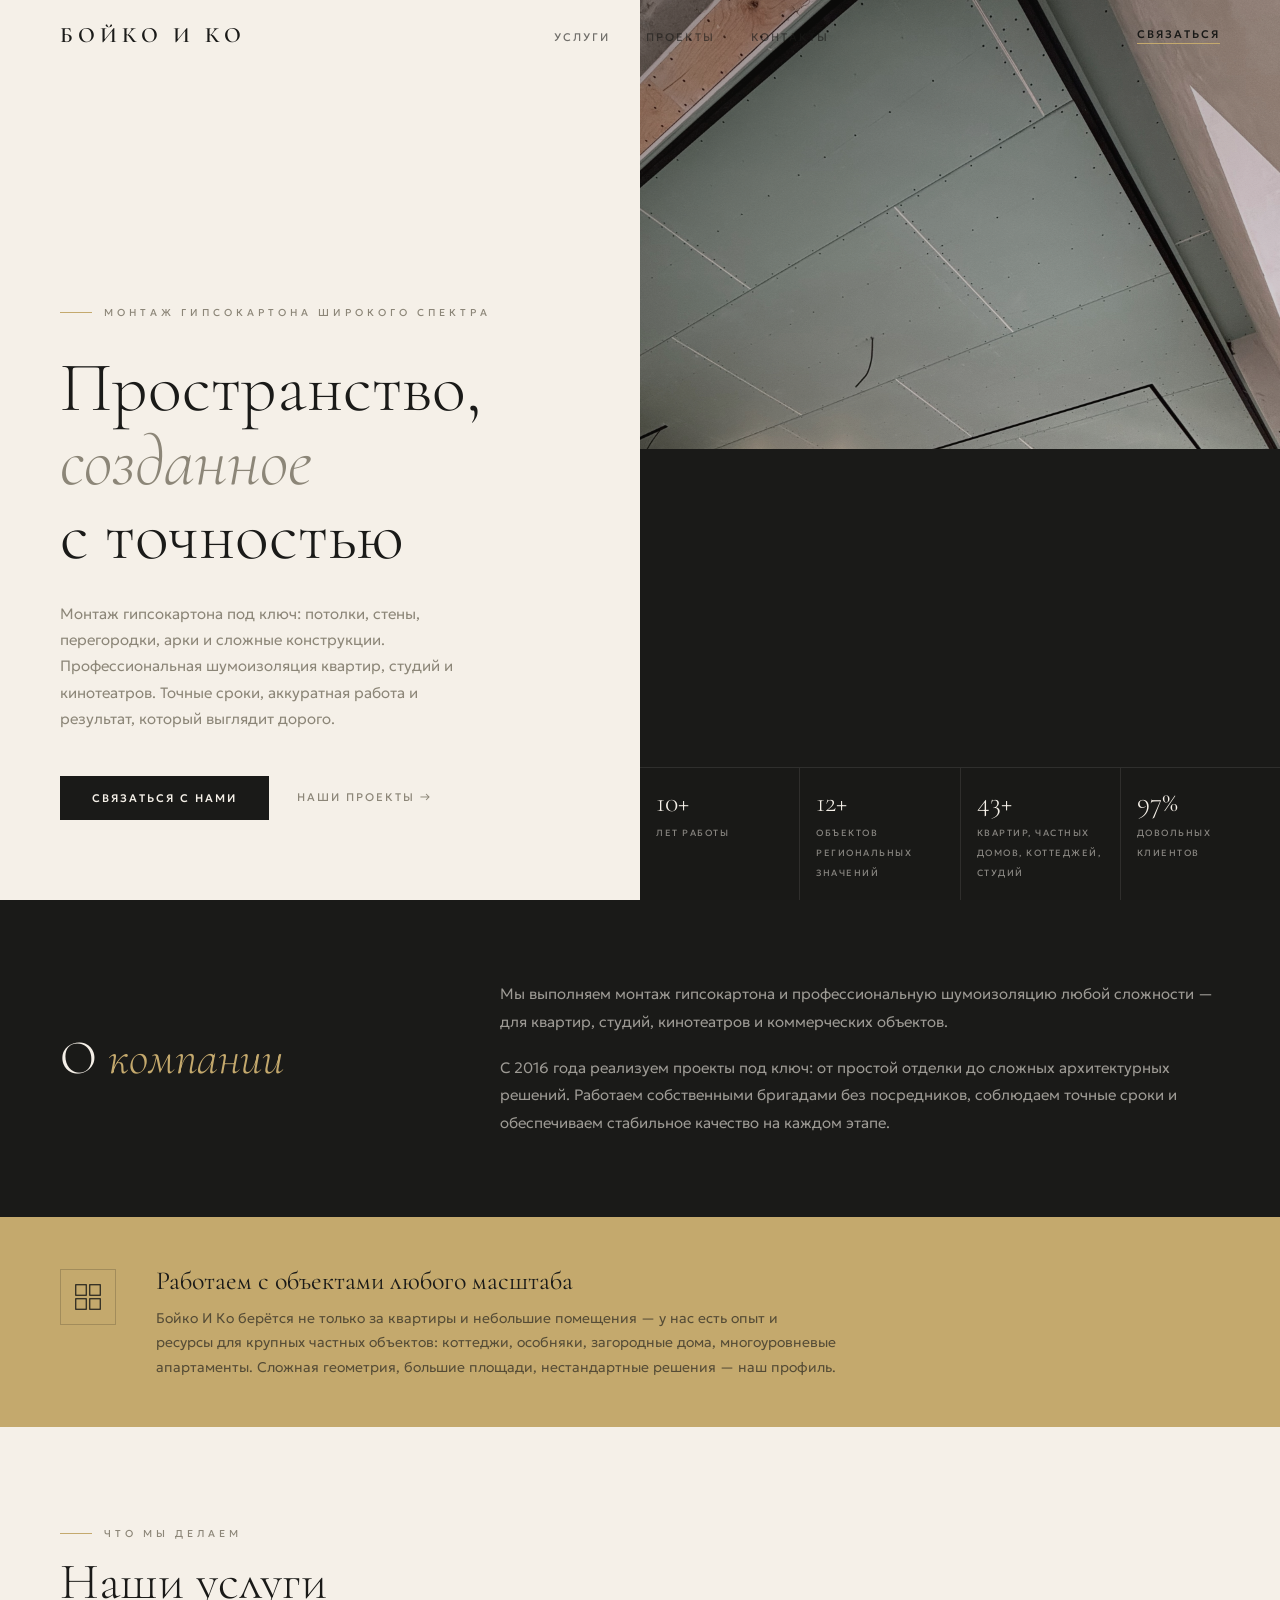
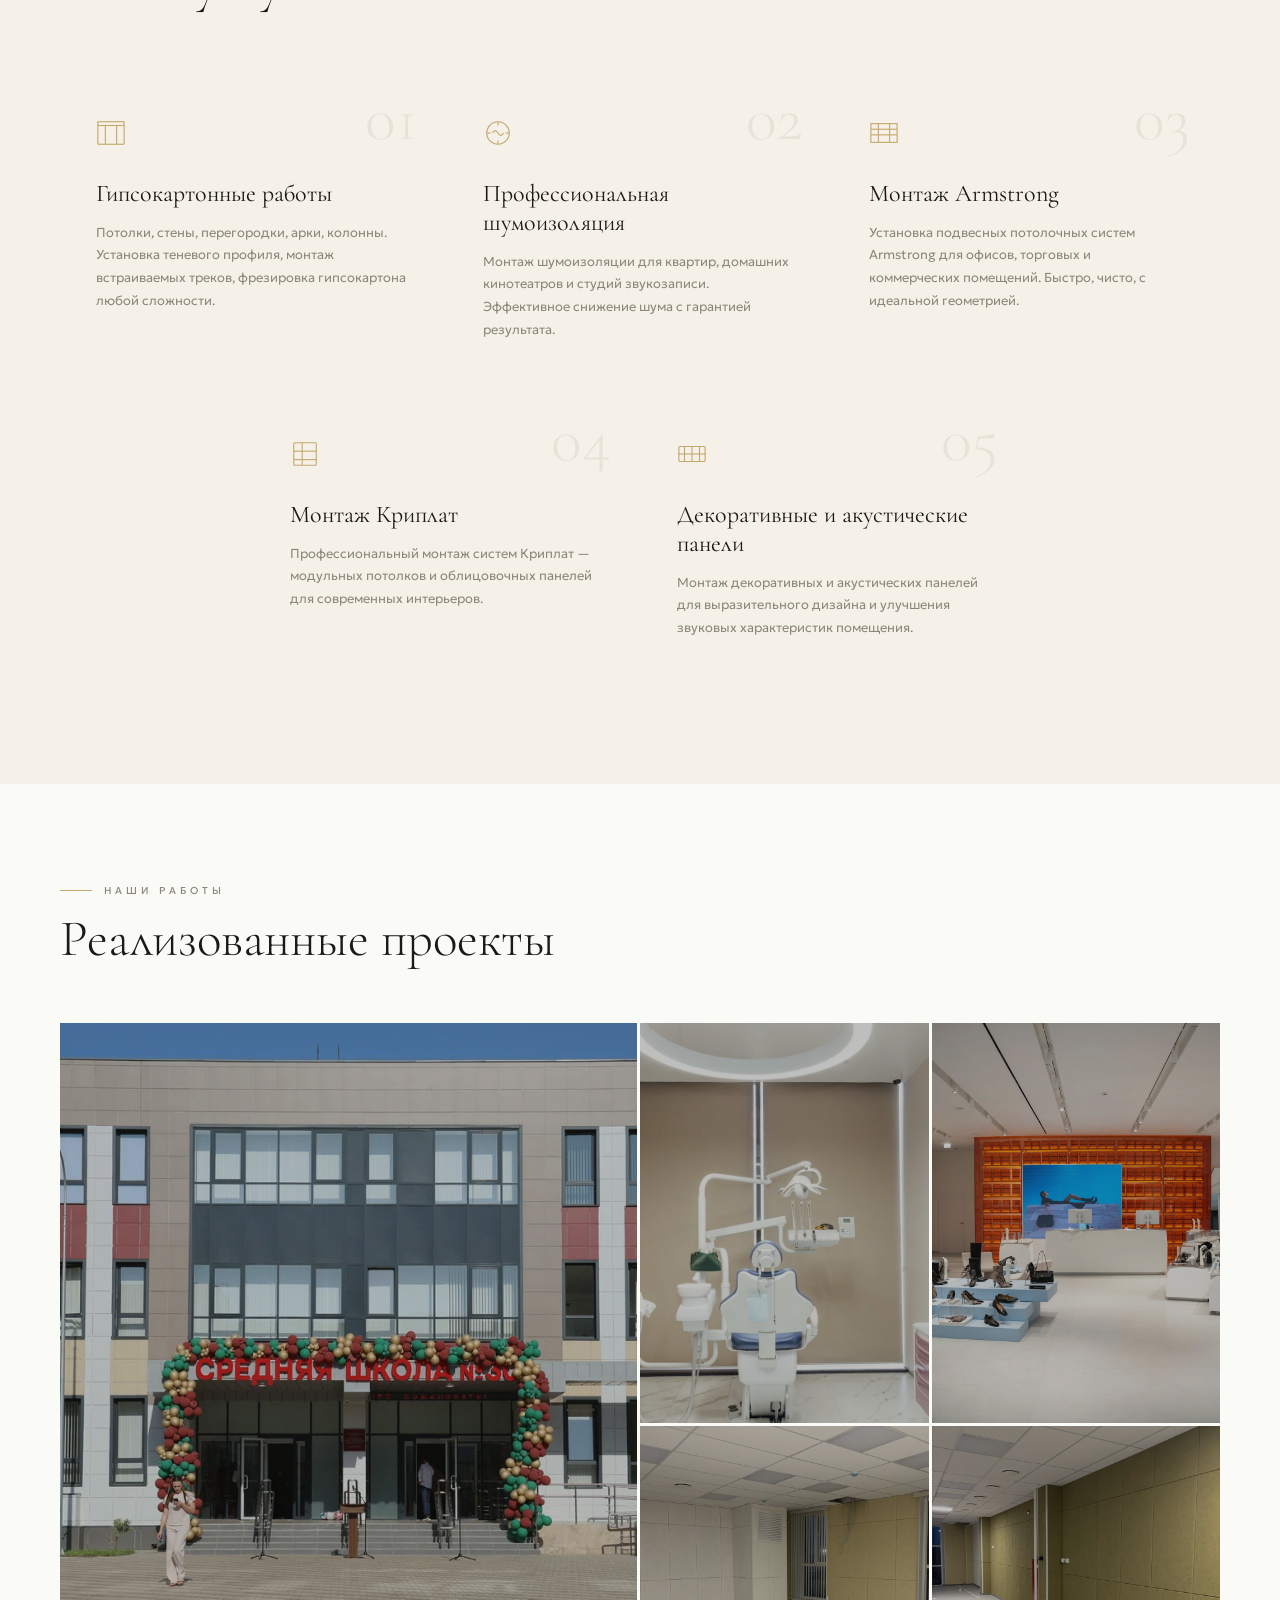
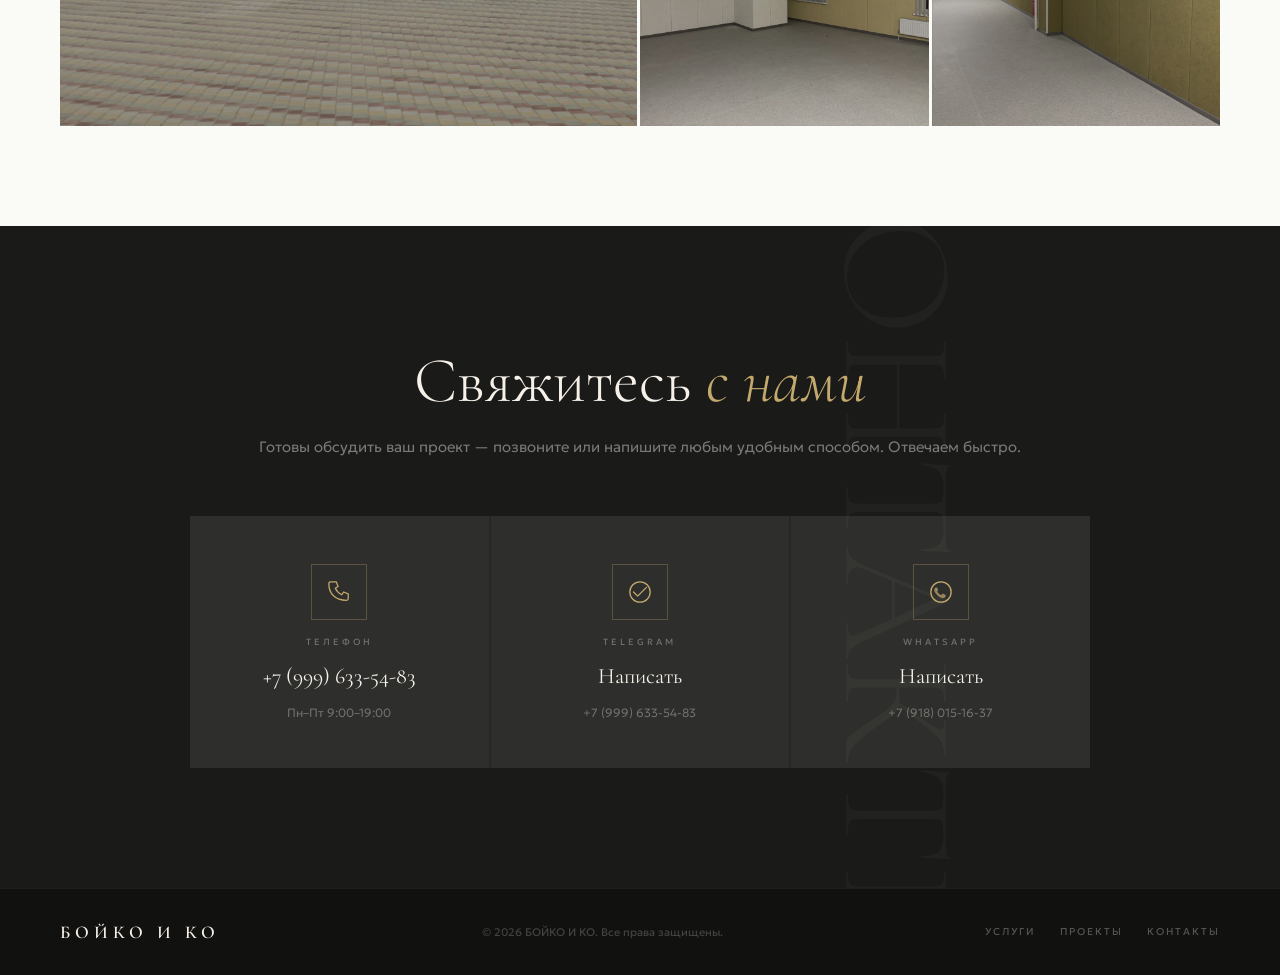
==== commit 677a3f1d: "Update index.html" ====
--- a/index.html
+++ b/index.html
@@ -56,14 +56,13 @@
   </div>
   <div class="hero-right">
     <div class="hero-image-grid">
-      <div class="hero-img" style="background-image:url(img/startimg/1.jpeg)"></div>
-      <div class="hero-img" style="background-image:url(img/startimg/2.jpeg)"></div>
+      <div class="hero-img" style="background-image:url(img/startimg/1new.jpg)"></div>
     </div>
     <div class="hero-overlay"></div>
     <div class="hero-stats">
-      <div class="hero-stat"><span class="hero-stat-num">13+</span><span class="hero-stat-label">Лет работы</span></div>
-      <div class="hero-stat"><span class="hero-stat-num">12+</span><span class="hero-stat-label">Больших объектов</span></div>
-      <div class="hero-stat"><span class="hero-stat-num">43+</span><span class="hero-stat-label">Маленьких объектов</span></div>
+      <div class="hero-stat"><span class="hero-stat-num">10+</span><span class="hero-stat-label">Лет работы</span></div>
+      <div class="hero-stat"><span class="hero-stat-num">12+</span><span class="hero-stat-label">Объектов региональных значений</span></div>
+      <div class="hero-stat"><span class="hero-stat-num">43+</span><span class="hero-stat-label">Квартир, частных домов, коттеджей, студий</span></div>
       <div class="hero-stat"><span class="hero-stat-num">97%</span><span class="hero-stat-label">Довольных клиентов</span></div>
     </div>
   </div>
@@ -74,7 +73,7 @@
   <h2>О <em>компании</em></h2>
   <div class="about-text">
     <p>Мы выполняем монтаж гипсокартона и профессиональную шумоизоляцию любой сложности — для квартир, студий, кинотеатров и коммерческих объектов.</p>
-    <p>С 2012 года реализуем проекты под ключ: от простой отделки до сложных архитектурных решений. Работаем собственными бригадами без посредников, соблюдаем точные сроки и обеспечиваем стабильное качество на каждом этапе.</p>
+    <p>С 2016 года реализуем проекты под ключ: от простой отделки до сложных архитектурных решений. Работаем собственными бригадами без посредников, соблюдаем точные сроки и обеспечиваем стабильное качество на каждом этапе.</p>
   </div>
 </div>
 
--- a/style.css
+++ b/style.css
@@ -9,405 +9,285 @@
 }
 
 /* ── RESET ── */
-* { margin: 0; padding: 0; box-sizing: border-box; }
+*, *::before, *::after { margin: 0; padding: 0; box-sizing: border-box; }
 html { scroll-behavior: smooth; }
-body {
-  font-family: 'Geologica', sans-serif;
-  background: var(--cream);
-  color: var(--dark);
-  overflow-x: hidden;
-}
-
-/* ── NAV ── */
+body { font-family: 'Geologica', sans-serif; background: var(--cream); color: var(--dark); overflow-x: hidden; }
+
+/* ══ NAV ══ */
 nav {
   position: fixed; top: 0; left: 0; right: 0; z-index: 100;
   display: flex; justify-content: space-between; align-items: center;
-  padding: 24px 60px;
+  padding: 22px 60px;
   background: transparent;
-  transition: background 0.4s, padding 0.4s;
+  transition: background 0.4s, padding 0.4s, box-shadow 0.4s;
 }
 nav.scrolled {
   background: rgba(245,240,232,0.96);
   backdrop-filter: blur(14px);
-  padding: 16px 60px;
-  border-bottom: 1px solid var(--light-stone);
-}
-.nav-logo {
-  font-family: 'Cormorant Garamond', serif;
-  font-size: 22px; font-weight: 600; letter-spacing: 5px;
-  color: var(--dark); text-decoration: none;
-}
+  padding: 14px 60px;
+  box-shadow: 0 1px 0 var(--light-stone);
+}
+.nav-logo { font-family: 'Cormorant Garamond', serif; font-size: 22px; font-weight: 600; letter-spacing: 5px; color: var(--dark); text-decoration: none; flex-shrink: 0; }
 .nav-links { display: flex; gap: 36px; list-style: none; }
-.nav-links a {
-  font-size: 11px; font-weight: 400; letter-spacing: 2px;
-  text-transform: uppercase; color: var(--dark);
-  text-decoration: none; opacity: 0.6;
-  transition: opacity 0.2s;
-}
+.nav-links a { font-size: 11px; font-weight: 400; letter-spacing: 2px; text-transform: uppercase; color: var(--dark); text-decoration: none; opacity: 0.6; transition: opacity 0.2s; }
 .nav-links a:hover { opacity: 1; }
-.nav-cta {
-  font-size: 11px; font-weight: 500; letter-spacing: 2px;
-  text-transform: uppercase; color: var(--dark);
-  text-decoration: none; border-bottom: 1px solid var(--gold);
-  padding-bottom: 2px; transition: color 0.2s;
-}
+.nav-cta { font-size: 11px; font-weight: 500; letter-spacing: 2px; text-transform: uppercase; color: var(--dark); text-decoration: none; border-bottom: 1px solid var(--gold); padding-bottom: 2px; transition: color 0.2s; }
 .nav-cta:hover { color: var(--gold); }
-.burger { display: none; flex-direction: column; gap: 5px; cursor: pointer; z-index: 200; }
-.burger span { width: 24px; height: 1px; background: var(--dark); display: block; }
-
-/* ── MOBILE MENU ── */
-.mobile-menu {
-  display: none; position: fixed; inset: 0;
-  background: var(--dark); z-index: 150;
-  flex-direction: column; justify-content: center;
-  align-items: center; gap: 36px;
-}
-.mobile-menu.open { display: flex; }
-.mobile-menu a {
-  font-family: 'Cormorant Garamond', serif;
-  font-size: 42px; font-weight: 300;
-  color: var(--cream); text-decoration: none;
-  transition: color 0.2s;
-}
-.mobile-menu a:hover { color: var(--gold); }
-
-/* ── HERO ── */
-#hero {
-  min-height: 100vh;
-  display: grid; grid-template-columns: 1fr 1fr;
+
+.burger { display: none; flex-direction: column; justify-content: center; gap: 5px; cursor: pointer; z-index: 200; width: 36px; height: 36px; background: none; border: none; padding: 6px; }
+.burger span { display: block; width: 22px; height: 1px; background: var(--dark); transition: transform 0.3s, opacity 0.3s, width 0.3s; transform-origin: center; }
+.burger.active span:nth-child(1) { transform: translateY(6px) rotate(45deg); }
+.burger.active span:nth-child(2) { opacity: 0; width: 0; }
+.burger.active span:nth-child(3) { transform: translateY(-6px) rotate(-45deg); }
+
+/* ══ DRAWER ══ */
+.drawer-overlay {
+  display: none; position: fixed; inset: 0; z-index: 149;
+  background: rgba(26,26,24,0.5);
+  backdrop-filter: blur(3px);
+  opacity: 0; transition: opacity 0.3s;
+}
+.drawer-overlay.visible { display: block; opacity: 1; }
+
+.mobile-drawer {
+  position: fixed; top: 0; right: 0; bottom: 0; z-index: 150;
+  width: min(300px, 82vw);
+  background: var(--dark);
+  transform: translateX(100%);
+  transition: transform 0.35s cubic-bezier(0.4, 0, 0.2, 1);
+  display: flex; flex-direction: column;
   overflow: hidden;
 }
-.hero-left {
-  display: flex; flex-direction: column; justify-content: flex-end;
-  padding: 120px 60px 80px; background: var(--cream);
-}
-.hero-tag {
-  font-size: 10px; letter-spacing: 4px; text-transform: uppercase;
-  color: var(--stone); margin-bottom: 32px;
-  display: flex; align-items: center; gap: 12px;
-}
+.mobile-drawer.open { transform: translateX(0); }
+
+.drawer-header {
+  display: flex; justify-content: space-between; align-items: center;
+  padding: 20px 24px;
+  border-bottom: 1px solid rgba(245,240,232,0.08);
+  flex-shrink: 0;
+}
+.drawer-logo { font-family: 'Cormorant Garamond', serif; font-size: 17px; font-weight: 600; letter-spacing: 4px; color: var(--cream); text-decoration: none; }
+.drawer-close { background: none; border: none; cursor: pointer; color: rgba(245,240,232,0.4); font-size: 20px; line-height: 1; padding: 4px 6px; transition: color 0.2s; }
+.drawer-close:hover { color: var(--cream); }
+
+.drawer-nav { display: flex; flex-direction: column; padding: 24px 24px 0; flex: 1; }
+.drawer-link { font-family: 'Cormorant Garamond', serif; font-size: 32px; font-weight: 300; color: rgba(245,240,232,0.55); text-decoration: none; padding: 11px 0; border-bottom: 1px solid rgba(245,240,232,0.07); transition: color 0.25s, padding-left 0.25s; display: block; }
+.drawer-link:last-child { border-bottom: none; }
+.drawer-link:hover { color: var(--cream); padding-left: 8px; }
+
+.drawer-footer {padding: 20px 24px 24px; border-top: 1px solid rgba(245,240,232,0.08); flex-shrink: 0; display: flex; flex-direction: column; gap: 15px; }
+.drawer-contacts { display: flex; flex-direction: column; gap: 10px; margin-bottom: 18px; }
+.drawer-contacts a { display: flex; align-items: baseline; gap: 10px; text-decoration: none; font-size: 13px; color: rgba(245,240,232,0.4); font-weight: 300; transition: color 0.2s; }
+.drawer-contacts a:hover { color: var(--gold); }
+.drawer-contacts span { font-size: 8px; letter-spacing: 2px; text-transform: uppercase; color: rgba(245,240,232,0.2); min-width: 60px; flex-shrink: 0; }
+.drawer-cta { display: block; text-align: center; background: var(--gold); color: var(--dark); padding: 13px 20px; font-size: 11px; letter-spacing: 2px; text-transform: uppercase; text-decoration: none; font-weight: 500; transition: opacity 0.2s; }
+.drawer-cta:hover { opacity: 0.88; }
+
+/* ══ HERO ══ */
+#hero { min-height: 100vh; display: grid; grid-template-columns: 1fr 1fr; overflow: hidden; }
+.hero-left { display: flex; flex-direction: column; justify-content: flex-end; padding: 120px 60px 80px; background: var(--cream); }
+.hero-tag { font-size: 10px; letter-spacing: 4px; text-transform: uppercase; color: var(--stone); margin-bottom: 32px; display: flex; align-items: center; gap: 12px; }
 .hero-tag::before { content: ''; width: 32px; height: 1px; background: var(--gold); }
-.hero-title {
-  font-family: 'Cormorant Garamond', serif;
-  font-size: clamp(52px, 6vw, 88px);
-  font-weight: 300; line-height: 1.05;
-  color: var(--dark); margin-bottom: 32px;
-}
+.hero-title { font-family: 'Cormorant Garamond', serif; font-size: clamp(48px, 5.5vw, 88px); font-weight: 300; line-height: 1.05; color: var(--dark); margin-bottom: 28px; }
 .hero-title em { font-style: italic; color: var(--stone); }
-.hero-desc {
-  font-size: 15px; line-height: 1.75; color: var(--stone);
-  max-width: 420px; margin-bottom: 48px; font-weight: 300;
-}
-.hero-actions { display: flex; align-items: center; gap: 32px; }
-
-.btn-primary {
-  background: var(--dark); color: var(--cream);
-  padding: 16px 36px; font-size: 11px; letter-spacing: 2px;
-  text-transform: uppercase; text-decoration: none; font-weight: 500;
-  border: none; cursor: pointer; display: inline-block;
-  transition: background 0.3s, transform 0.2s;
-}
+.hero-desc { font-size: 15px; line-height: 1.75; color: var(--stone); max-width: 420px; margin-bottom: 44px; font-weight: 300; }
+.hero-actions { display: flex; align-items: center; gap: 28px; flex-wrap: wrap; }
+.btn-primary { background: var(--dark); color: var(--cream); padding: 15px 32px; font-size: 11px; letter-spacing: 2px; text-transform: uppercase; text-decoration: none; font-weight: 500; border: none; cursor: pointer; display: inline-block; transition: background 0.3s, transform 0.2s; white-space: nowrap; }
 .btn-primary:hover { background: var(--gold); transform: translateY(-2px); }
-.btn-link {
-  font-size: 11px; letter-spacing: 2px; text-transform: uppercase;
-  color: var(--stone); text-decoration: none; font-weight: 400;
-  border-bottom: 1px solid transparent; padding-bottom: 2px;
-  transition: color 0.2s, border-color 0.2s;
-}
+.btn-link { font-size: 11px; letter-spacing: 2px; text-transform: uppercase; color: var(--stone); text-decoration: none; font-weight: 400; border-bottom: 1px solid transparent; padding-bottom: 2px; transition: color 0.2s, border-color 0.2s; white-space: nowrap; }
 .btn-link:hover { color: var(--dark); border-color: var(--dark); }
 
 .hero-right { position: relative; overflow: hidden; background: var(--dark); }
-.hero-image-grid {
-  position: absolute; inset: 0;
-  display: grid; grid-template-rows: 1fr 1fr; gap: 2px;
-}
+.hero-image-grid { position: absolute; inset: 0; display: grid; grid-template-rows: 1fr 1fr; gap: 2px; }
 .hero-img { background-size: cover; background-position: center; opacity: 0.8; }
-.hero-img:nth-child(1) { background-image: url('https://images.unsplash.com/photo-1618221195710-dd6b41faaea6?w=900&q=80'); }
-.hero-img:nth-child(2) { background-image: url('https://images.unsplash.com/photo-1586023492125-27b2c045efd7?w=900&q=80'); }
-.hero-overlay {
-  position: absolute; inset: 0;
-  background: linear-gradient(135deg, rgba(26,26,24,0.3) 0%, transparent 60%);
-}
-.hero-stats {
-  position: absolute; bottom: 0; left: 0; right: 0;
-  display: flex; background: rgba(26,26,24,0.55);
-  backdrop-filter: blur(16px);
-  border-top: 1px solid rgba(245,240,232,0.12);
-}
-.hero-stat {
-  color: var(--cream); flex: 1;
-  padding: 22px 24px;
-  border-right: 1px solid rgba(245,240,232,0.1);
-}
+.hero-overlay { position: absolute; inset: 0; background: linear-gradient(135deg, rgba(26,26,24,0.3) 0%, transparent 60%); }
+.hero-stats { position: absolute; bottom: 0; left: 0; right: 0; display: flex; background: rgba(26,26,24,0.6); backdrop-filter: blur(16px); border-top: 1px solid rgba(245,240,232,0.1); }
+.hero-stat { color: var(--cream); flex: 1; padding: 20px 16px; border-right: 1px solid rgba(245,240,232,0.1); }
 .hero-stat:last-child { border-right: none; }
-.hero-stat-num {
-  font-family: 'Cormorant Garamond', serif;
-  font-size: 30px; font-weight: 300; line-height: 1;
-  display: block; margin-bottom: 4px;
-}
-.hero-stat-label { font-size: 9px; letter-spacing: 2px; text-transform: uppercase; opacity: 0.5; }
-
-/* ── ABOUT ── */
-.about-strip {
-  background: var(--dark); color: var(--cream);
-  padding: 80px 60px;
-  display: grid; grid-template-columns: 1fr 2fr;
-  gap: 80px; align-items: center;
-}
-.about-strip h2 {
-  font-family: 'Cormorant Garamond', serif;
-  font-size: 48px; font-weight: 300; line-height: 1.1;
-}
+.hero-stat-num { font-family: 'Cormorant Garamond', serif; font-size: 28px; font-weight: 300; line-height: 1; display: block; margin-bottom: 4px; }
+.hero-stat-label { font-size: 9px; letter-spacing: 1.5px; text-transform: uppercase; opacity: 0.5; }
+
+/* ══ ABOUT ══ */
+.about-strip { background: var(--dark); color: var(--cream); padding: 80px 60px; display: grid; grid-template-columns: 1fr 2fr; gap: 80px; align-items: center; }
+.about-strip h2 { font-family: 'Cormorant Garamond', serif; font-size: clamp(36px, 4vw, 48px); font-weight: 300; line-height: 1.1; }
 .about-strip h2 em { font-style: italic; color: var(--gold); }
-.about-text p {
-  font-size: 15px; line-height: 1.85;
-  color: rgba(245,240,232,0.6); font-weight: 300; margin-bottom: 18px;
-}
+.about-text p { font-size: 15px; line-height: 1.85; color: rgba(245,240,232,0.6); font-weight: 300; margin-bottom: 18px; }
 .about-text p:last-child { margin-bottom: 0; }
 
-/* ── SCALE BANNER ── */
-.scale-banner {
-  background: var(--gold); padding: 48px 60px;
-  display: flex; align-items: center; gap: 40px;
-}
-.scale-banner-icon {
-  flex-shrink: 0; width: 56px; height: 56px;
-  display: flex; align-items: center; justify-content: center;
-  border: 1px solid rgba(26,26,24,0.2);
-}
+/* ══ SCALE BANNER ══ */
+.scale-banner { background: var(--gold); padding: 48px 60px; display: flex; align-items: flex-start; gap: 40px; }
+.scale-banner-icon { flex-shrink: 0; width: 56px; height: 56px; display: flex; align-items: center; justify-content: center; border: 1px solid rgba(26,26,24,0.2); margin-top: 4px; }
 .scale-banner-icon svg { width: 28px; height: 28px; stroke: var(--dark); fill: none; stroke-width: 1.3; }
-.scale-banner-text h3 {
-  font-family: 'Cormorant Garamond', serif;
-  font-size: 26px; font-weight: 400; color: var(--dark); margin-bottom: 8px;
-}
-.scale-banner-text p {
-  font-size: 14px; line-height: 1.7;
-  color: rgba(26,26,24,0.65); font-weight: 300; max-width: 700px;
-}
-
-/* ── SERVICES ── */
+.scale-banner-text h3 { font-family: 'Cormorant Garamond', serif; font-size: 26px; font-weight: 400; color: var(--dark); margin-bottom: 10px; }
+.scale-banner-text p { font-size: 14px; line-height: 1.75; color: rgba(26,26,24,0.65); font-weight: 300; max-width: 680px; }
+
+/* ══ SERVICES ══ */
 #services { padding: 100px 60px; }
 .section-header { margin-bottom: 56px; }
-.section-tag {
-  font-size: 10px; letter-spacing: 4px; text-transform: uppercase;
-  color: var(--stone); display: flex; align-items: center;
-  gap: 12px; margin-bottom: 14px;
-}
+.section-tag { font-size: 10px; letter-spacing: 4px; text-transform: uppercase; color: var(--stone); display: flex; align-items: center; gap: 12px; margin-bottom: 14px; }
 .section-tag::before { content: ''; width: 32px; height: 1px; background: var(--gold); }
-.section-title {
-  font-family: 'Cormorant Garamond', serif;
-  font-size: clamp(36px, 4vw, 56px); font-weight: 300; line-height: 1.1;
-}
-
-/* 5 карточек: 3+2, нижний ряд центрируем через auto columns */
+.section-title { font-family: 'Cormorant Garamond', serif; font-size: clamp(34px, 4vw, 56px); font-weight: 300; line-height: 1.1; }
+
+/* 5 карточек: верхний ряд 3 по 1/3, нижний 2 по центру через смещение */
 .services-grid {
   display: grid;
   grid-template-columns: repeat(3, 1fr);
-  gap: 2px; background: var(--light-stone);
-}
-/* Последние 2 карточки: ряд 2, смещаем чтобы были по центру */
-.service-card:nth-child(4) { grid-column: 1; }
-.service-card:nth-child(5) { grid-column: 2; }
-
-/* Пустую 3-ю ячейку нижнего ряда заполняем псевдо-элементом */
-.services-grid::after {
-  content: '';
+  gap: 2px;
+  background: var(--light-stone);
+}
+/* Нижний ряд: 2 карточки со смещением на 1/6 — визуально по центру */
+.service-card:nth-child(4) { margin-left: calc(50% + 1px); }
+.service-card:nth-child(5) { margin-left: 0; }
+
+/* Чтобы нижние 2 были ровно по центру — используем отдельный подход */
+.services-grid {
+  display: flex;
+  flex-wrap: wrap;
+  gap: 2px;
+  background: transparent;
+}
+.service-card {
   background: var(--cream);
-  grid-column: 3;
-  grid-row: 2;
-  display: block;
-}
-
-.service-card {
-  background: var(--cream); padding: 44px 36px;
+  width: calc(33.333% - 2px);
+  padding: 44px 36px;
   position: relative; overflow: hidden;
   transition: background 0.35s;
-}
-.service-card::after {
-  content: ''; position: absolute; bottom: 0; left: 0;
-  width: 100%; height: 2px; background: var(--gold);
-  transform: scaleX(0); transform-origin: left;
-  transition: transform 0.4s;
-}
+  box-sizing: border-box;
+}
+/* Нижний ряд 2 карточки: центруем через отступ слева */
+.service-card:nth-child(4) {
+  margin-left: calc(16.666% + 1px);
+}
+
+.service-card::after { content: ''; position: absolute; bottom: 0; left: 0; width: 100%; height: 2px; background: var(--gold); transform: scaleX(0); transform-origin: left; transition: transform 0.4s; }
 .service-card:hover::after { transform: scaleX(1); }
 .service-card:hover { background: var(--white); }
-
-.service-num {
-  font-family: 'Cormorant Garamond', serif;
-  font-size: 64px; font-weight: 300; line-height: 1;
-  color: var(--light-stone); position: absolute;
-  top: 20px; right: 28px;
-  transition: color 0.35s; pointer-events: none;
-}
+.service-num { font-family: 'Cormorant Garamond', serif; font-size: 64px; font-weight: 300; line-height: 1; color: var(--light-stone); position: absolute; top: 20px; right: 28px; transition: color 0.35s; pointer-events: none; }
 .service-card:hover .service-num { color: rgba(196,169,109,0.12); }
 .service-icon { width: 44px; height: 44px; margin-bottom: 24px; display: flex; align-items: center; }
 .service-icon svg { width: 30px; height: 30px; stroke: var(--gold); fill: none; stroke-width: 1.2; }
-.service-name {
-  font-family: 'Cormorant Garamond', serif;
-  font-size: 24px; font-weight: 400; margin-bottom: 14px;
-}
+.service-name { font-family: 'Cormorant Garamond', serif; font-size: 24px; font-weight: 400; margin-bottom: 14px; }
 .service-desc { font-size: 13px; line-height: 1.75; color: var(--stone); font-weight: 300; }
 
-/* ── PORTFOLIO ── */
+/* ══ PORTFOLIO ══ */
 #portfolio { padding: 0 0 100px; background: var(--white); }
 .portfolio-header { padding: 100px 60px 56px; }
-.portfolio-grid {
-  display: grid;
-  grid-template-columns: 2fr 1fr 1fr;
-  grid-template-rows: 400px 300px;
-  gap: 3px; padding: 0 60px;
-}
+.portfolio-grid { display: grid; grid-template-columns: 2fr 1fr 1fr; grid-template-rows: 400px 300px; gap: 3px; padding: 0 60px; }
 .portfolio-item { position: relative; overflow: hidden; cursor: pointer; background: var(--dark); }
 .portfolio-item:first-child { grid-row: 1 / 3; }
-.portfolio-bg {
-  position: absolute; inset: 0;
-  background-size: cover; background-position: center;
-  opacity: 0.72; transition: transform 0.6s ease, opacity 0.4s;
-}
+.portfolio-bg { position: absolute; inset: 0; background-size: cover; background-position: center; opacity: 0.72; transition: transform 0.6s ease, opacity 0.4s; }
 .portfolio-item:hover .portfolio-bg { transform: scale(1.06); opacity: 0.9; }
-.portfolio-info {
-  position: absolute; bottom: 0; left: 0; right: 0;
-  padding: 28px 32px;
-  background: linear-gradient(transparent, rgba(26,26,24,0.88));
-  transform: translateY(10px); opacity: 0;
-  transition: transform 0.3s, opacity 0.3s;
-}
+.portfolio-info { position: absolute; bottom: 0; left: 0; right: 0; padding: 28px 32px; background: linear-gradient(transparent, rgba(26,26,24,0.88)); transform: translateY(10px); opacity: 0; transition: transform 0.3s, opacity 0.3s; }
 .portfolio-item:hover .portfolio-info { transform: translateY(0); opacity: 1; }
-.portfolio-info h3 {
-  font-family: 'Cormorant Garamond', serif;
-  font-size: 21px; font-weight: 400; color: var(--cream); margin-bottom: 4px;
-}
+.portfolio-info h3 { font-family: 'Cormorant Garamond', serif; font-size: 21px; font-weight: 400; color: var(--cream); margin-bottom: 4px; }
 .portfolio-info span { font-size: 10px; letter-spacing: 2px; text-transform: uppercase; color: var(--gold); }
 
-/* ── CONTACT ── */
-#contact {
-  padding: 120px 60px;
-  background: var(--dark);
-  position: relative; overflow: hidden;
-}
-#contact::before {
-  content: 'КОНТАКТЫ';
-  position: absolute; right: -60px; top: 50%;
-  transform: translateY(-50%) rotate(90deg);
-  font-family: 'Cormorant Garamond', serif;
-  font-size: 160px; font-weight: 300;
-  color: rgba(255,255,255,0.03);
-  white-space: nowrap; pointer-events: none;
-}
-.contact-centered {
-  max-width: 860px; margin: 0 auto;
-  text-align: center; position: relative;
-}
-.contact-centered h2 {
-  font-family: 'Cormorant Garamond', serif;
-  font-size: clamp(40px, 5vw, 64px); font-weight: 300; line-height: 1.1;
-  color: var(--cream); margin-bottom: 16px;
-}
+/* ══ CONTACT ══ */
+#contact { padding: 120px 60px; background: var(--dark); position: relative; overflow: hidden; }
+#contact::before { content: 'КОНТАКТЫ'; position: absolute; right: -60px; top: 50%; transform: translateY(-50%) rotate(90deg); font-family: 'Cormorant Garamond', serif; font-size: 160px; font-weight: 300; color: rgba(255,255,255,0.03); white-space: nowrap; pointer-events: none; }
+.contact-centered { max-width: 900px; margin: 0 auto; text-align: center; position: relative; }
+.contact-centered h2 { font-family: 'Cormorant Garamond', serif; font-size: clamp(36px, 5vw, 64px); font-weight: 300; line-height: 1.1; color: var(--cream); margin-bottom: 16px; }
 .contact-centered h2 em { font-style: italic; color: var(--gold); }
-.contact-centered > p {
-  font-size: 15px; line-height: 1.8;
-  color: rgba(245,240,232,0.45); font-weight: 300; margin-bottom: 64px;
-}
-.contact-cards {
-  display: grid; grid-template-columns: repeat(3, 1fr);
-  gap: 2px; background: rgba(245,240,232,0.06);
-}
-.contact-card {
-  display: flex; flex-direction: column; align-items: center; gap: 16px;
-  padding: 48px 28px; text-decoration: none; color: var(--cream);
-  background: rgba(245,240,232,0.03);
-  position: relative; overflow: hidden;
-  transition: background 0.35s;
-}
-.contact-card::after {
-  content: ''; position: absolute; bottom: 0; left: 0;
-  width: 100%; height: 2px; background: var(--gold);
-  transform: scaleX(0); transform-origin: center;
-  transition: transform 0.4s;
-}
+.contact-centered > p { font-size: 15px; line-height: 1.8; color: rgba(245,240,232,0.45); font-weight: 300; margin-bottom: 56px; }
+.contact-cards { display: grid; grid-template-columns: repeat(3, 1fr); gap: 2px; background: rgba(245,240,232,0.06); }
+.contact-card { display: flex; flex-direction: column; align-items: center; gap: 16px; padding: 48px 24px; text-decoration: none; color: var(--cream); background: rgba(245,240,232,0.03); position: relative; overflow: hidden; transition: background 0.35s; }
+.contact-card::after { content: ''; position: absolute; bottom: 0; left: 0; width: 100%; height: 2px; background: var(--gold); transform: scaleX(0); transform-origin: center; transition: transform 0.4s; }
 .contact-card:hover { background: rgba(245,240,232,0.07); }
 .contact-card:hover::after { transform: scaleX(1); }
-.contact-card-icon {
-  width: 56px; height: 56px;
-  display: flex; align-items: center; justify-content: center;
-  border: 1px solid rgba(196,169,109,0.3);
-  transition: border-color 0.3s;
-}
+.contact-card-icon { width: 56px; height: 56px; display: flex; align-items: center; justify-content: center; border: 1px solid rgba(196,169,109,0.3); transition: border-color 0.3s; }
 .contact-card:hover .contact-card-icon { border-color: var(--gold); }
 .contact-card-icon svg { width: 24px; height: 24px; }
-.contact-card-label {
-  font-size: 9px; letter-spacing: 3px; text-transform: uppercase;
-  color: rgba(245,240,232,0.35);
-}
-.contact-card-value {
-  font-family: 'Cormorant Garamond', serif;
-  font-size: 22px; font-weight: 400; color: var(--cream); line-height: 1.2;
-}
+.contact-card-label { font-size: 9px; letter-spacing: 3px; text-transform: uppercase; color: rgba(245,240,232,0.35); }
+.contact-card-value { font-family: 'Cormorant Garamond', serif; font-size: 22px; font-weight: 400; color: var(--cream); line-height: 1.2; }
 .contact-card-sub { font-size: 12px; color: rgba(245,240,232,0.35); font-weight: 300; }
 
-/* ── FOOTER ── */
-footer {
-  background: #111110; color: var(--cream);
-  padding: 36px 60px;
-  display: flex; justify-content: space-between; align-items: center;
-  border-top: 1px solid rgba(245,240,232,0.05);
-}
-.footer-logo {
-  font-family: 'Cormorant Garamond', serif;
-  font-size: 18px; font-weight: 600; letter-spacing: 5px;
-}
+/* ══ FOOTER ══ */
+footer { background: #111110; color: var(--cream); padding: 32px 60px; display: flex; justify-content: space-between; align-items: center; border-top: 1px solid rgba(245,240,232,0.05); }
+.footer-logo { font-family: 'Cormorant Garamond', serif; font-size: 18px; font-weight: 600; letter-spacing: 5px; }
 .footer-copy { font-size: 11px; color: rgba(245,240,232,0.22); }
 .footer-links { display: flex; gap: 24px; }
-.footer-links a {
-  font-size: 10px; letter-spacing: 2px; text-transform: uppercase;
-  color: rgba(245,240,232,0.3); text-decoration: none; transition: color 0.2s;
-}
+.footer-links a { font-size: 10px; letter-spacing: 2px; text-transform: uppercase; color: rgba(245,240,232,0.3); text-decoration: none; transition: color 0.2s; }
 .footer-links a:hover { color: var(--gold); }
 
-/* ── ANIMATIONS ── */
-.reveal {
-  opacity: 0; transform: translateY(28px);
-  transition: opacity 0.7s ease, transform 0.7s ease;
-}
+/* ══ ANIMATIONS ══ */
+.reveal { opacity: 0; transform: translateY(28px); transition: opacity 0.7s ease, transform 0.7s ease; }
 .reveal.visible { opacity: 1; transform: translateY(0); }
 
-/* ── RESPONSIVE ── */
+/* ══ TABLET ≤1024px ══ */
 @media (max-width: 1024px) {
-  nav { padding: 20px 32px; }
+  nav { padding: 18px 32px; }
   nav.scrolled { padding: 14px 32px; }
   .nav-links, .nav-cta { display: none; }
   .burger { display: flex; }
 
   #hero { grid-template-columns: 1fr; min-height: auto; }
-  .hero-left { padding: 110px 32px 56px; }
-  .hero-right { height: 55vh; }
-
-  .about-strip { grid-template-columns: 1fr; gap: 32px; padding: 60px 32px; }
-  .scale-banner { padding: 36px 32px; flex-direction: column; gap: 24px; align-items: flex-start; }
-
-  #services { padding: 80px 32px; }
-  .services-grid { grid-template-columns: 1fr 1fr; }
-  .service-card:nth-child(4), .service-card:nth-child(5) { grid-column: auto; }
-  .services-grid::after { display: none; }
-
-  .portfolio-header { padding: 80px 32px 48px; }
-  .portfolio-grid { grid-template-columns: 1fr 1fr; grid-template-rows: 260px 260px 260px; padding: 0 32px; }
+  .hero-left { padding: 110px 40px 56px; }
+  .hero-right { height: 55vw; min-height: 280px; max-height: 480px; }
+
+  .about-strip { grid-template-columns: 1fr; gap: 28px; padding: 60px 40px; }
+  .scale-banner { padding: 36px 40px; gap: 28px; }
+
+  #services { padding: 80px 40px; }
+  .service-card { width: calc(50% - 1px); }
+  .service-card:nth-child(4) { margin-left: 0; }
+  /* На планшете 5-я карточка одна — по центру */
+  .service-card:nth-child(5) { margin-left: calc(25% + 0.5px); }
+
+  .portfolio-header { padding: 80px 40px 48px; }
+  .portfolio-grid { grid-template-columns: 1fr 1fr; grid-template-rows: 260px 260px 260px; padding: 0 40px; }
   .portfolio-item:first-child { grid-row: auto; }
 
-  #contact { padding: 80px 32px; }
-  .contact-cards { grid-template-columns: 1fr; gap: 2px; }
-
-  footer { flex-direction: column; gap: 20px; text-align: center; padding: 36px 32px; }
-}
-
+  #contact { padding: 80px 40px; }
+  .contact-cards { grid-template-columns: 1fr; }
+
+  footer { flex-direction: column; gap: 18px; text-align: center; padding: 32px 40px; }
+}
+
+/* ══ PHONE ≤600px ══ */
 @media (max-width: 600px) {
-  .hero-left { padding: 100px 20px 48px; }
-  nav { padding: 18px 20px; }
-  .services-grid { grid-template-columns: 1fr; }
-  #services { padding: 60px 20px; }
-  .portfolio-grid { grid-template-columns: 1fr; padding: 0 20px; }
-  .portfolio-item, .portfolio-item:first-child { height: 240px; grid-row: auto; }
-  #contact { padding: 60px 20px; }
-  .scale-banner { padding: 32px 20px; }
-  footer { padding: 28px 20px; }
-}
+  nav { padding: 16px 20px; }
+  nav.scrolled { padding: 12px 20px; }
+
+  .hero-left { padding: 96px 20px 44px; }
+  .hero-title { font-size: clamp(38px, 11vw, 56px); }
+  .hero-desc { font-size: 14px; max-width: 100%; }
+  .hero-actions { flex-direction: column; align-items: flex-start; gap: 14px; }
+  .btn-primary { width: 100%; text-align: center; }
+  .hero-right { height: 62vw; min-height: 220px; }
+  .hero-stat { padding: 14px 10px; }
+  .hero-stat-num { font-size: 22px; }
+  .hero-stat-label { font-size: 8px; }
+
+  .about-strip { padding: 48px 20px; gap: 24px; }
+  .about-strip h2 { font-size: 32px; }
+
+  .scale-banner { padding: 28px 20px; flex-direction: column; gap: 18px; }
+  .scale-banner-text h3 { font-size: 22px; }
+
+  #services { padding: 56px 20px; }
+  .service-card { width: 100%; }
+  .service-card:nth-child(4),
+  .service-card:nth-child(5) { margin-left: 0; }
+
+  .portfolio-header { padding: 56px 20px 36px; }
+  .portfolio-grid { grid-template-columns: 1fr; grid-template-rows: none; padding: 0 20px; }
+  .portfolio-item, .portfolio-item:first-child { height: 54vw; min-height: 200px; grid-row: auto; }
+
+  #contact { padding: 56px 20px; }
+  #contact::before { display: none; }
+  .contact-cards { grid-template-columns: 1fr; }
+  .contact-card { padding: 32px 20px; }
+  .contact-card-value { font-size: 18px; }
+
+  footer { padding: 24px 20px; gap: 14px; }
+  .footer-links { flex-wrap: wrap; justify-content: center; gap: 16px; }
+}
+
+/* ══ NARROW ≤375px ══ */
+@media (max-width: 375px) {
+  .hero-title { font-size: 34px; }
+  .scale-banner-text h3 { font-size: 20px; }
+  .section-title { font-size: 28px; }
+  .contact-centered h2 { font-size: 30px; }
+  .portfolio-item, .portfolio-item:first-child { height: 58vw; }
+}
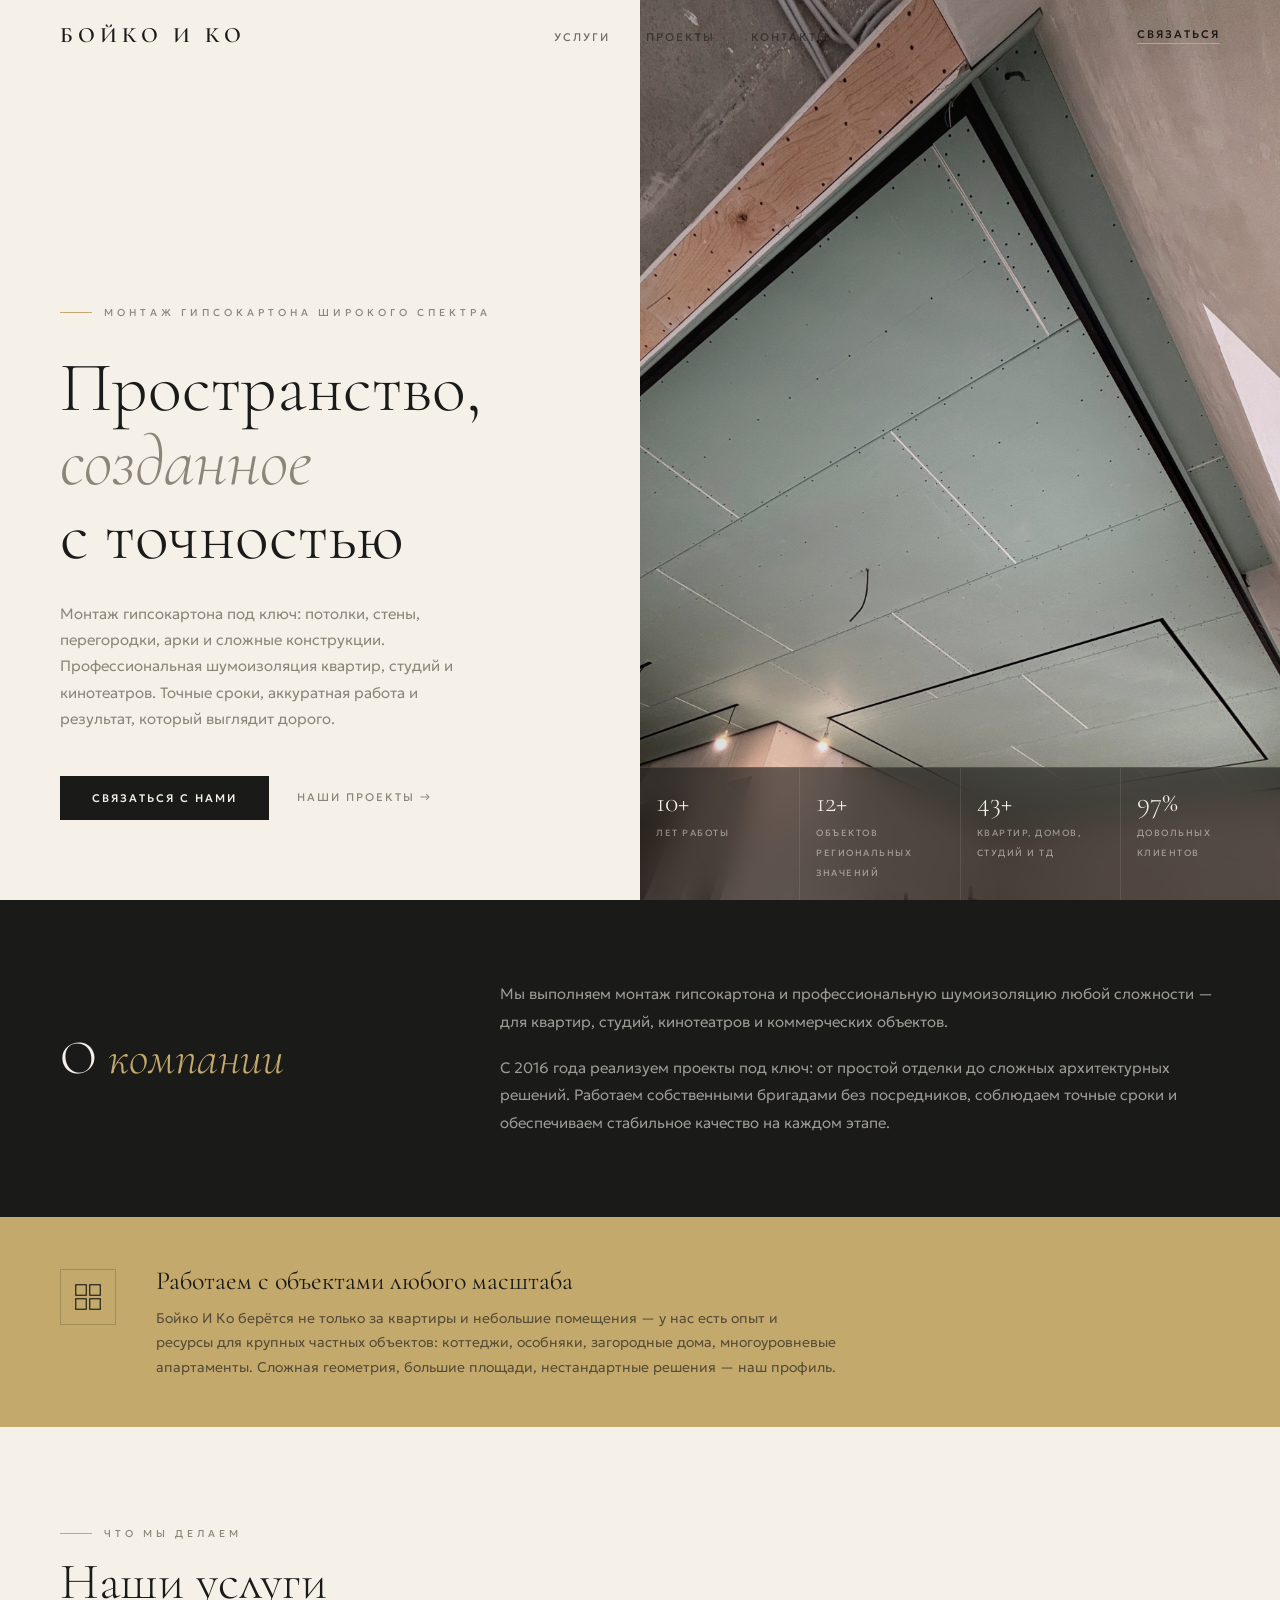
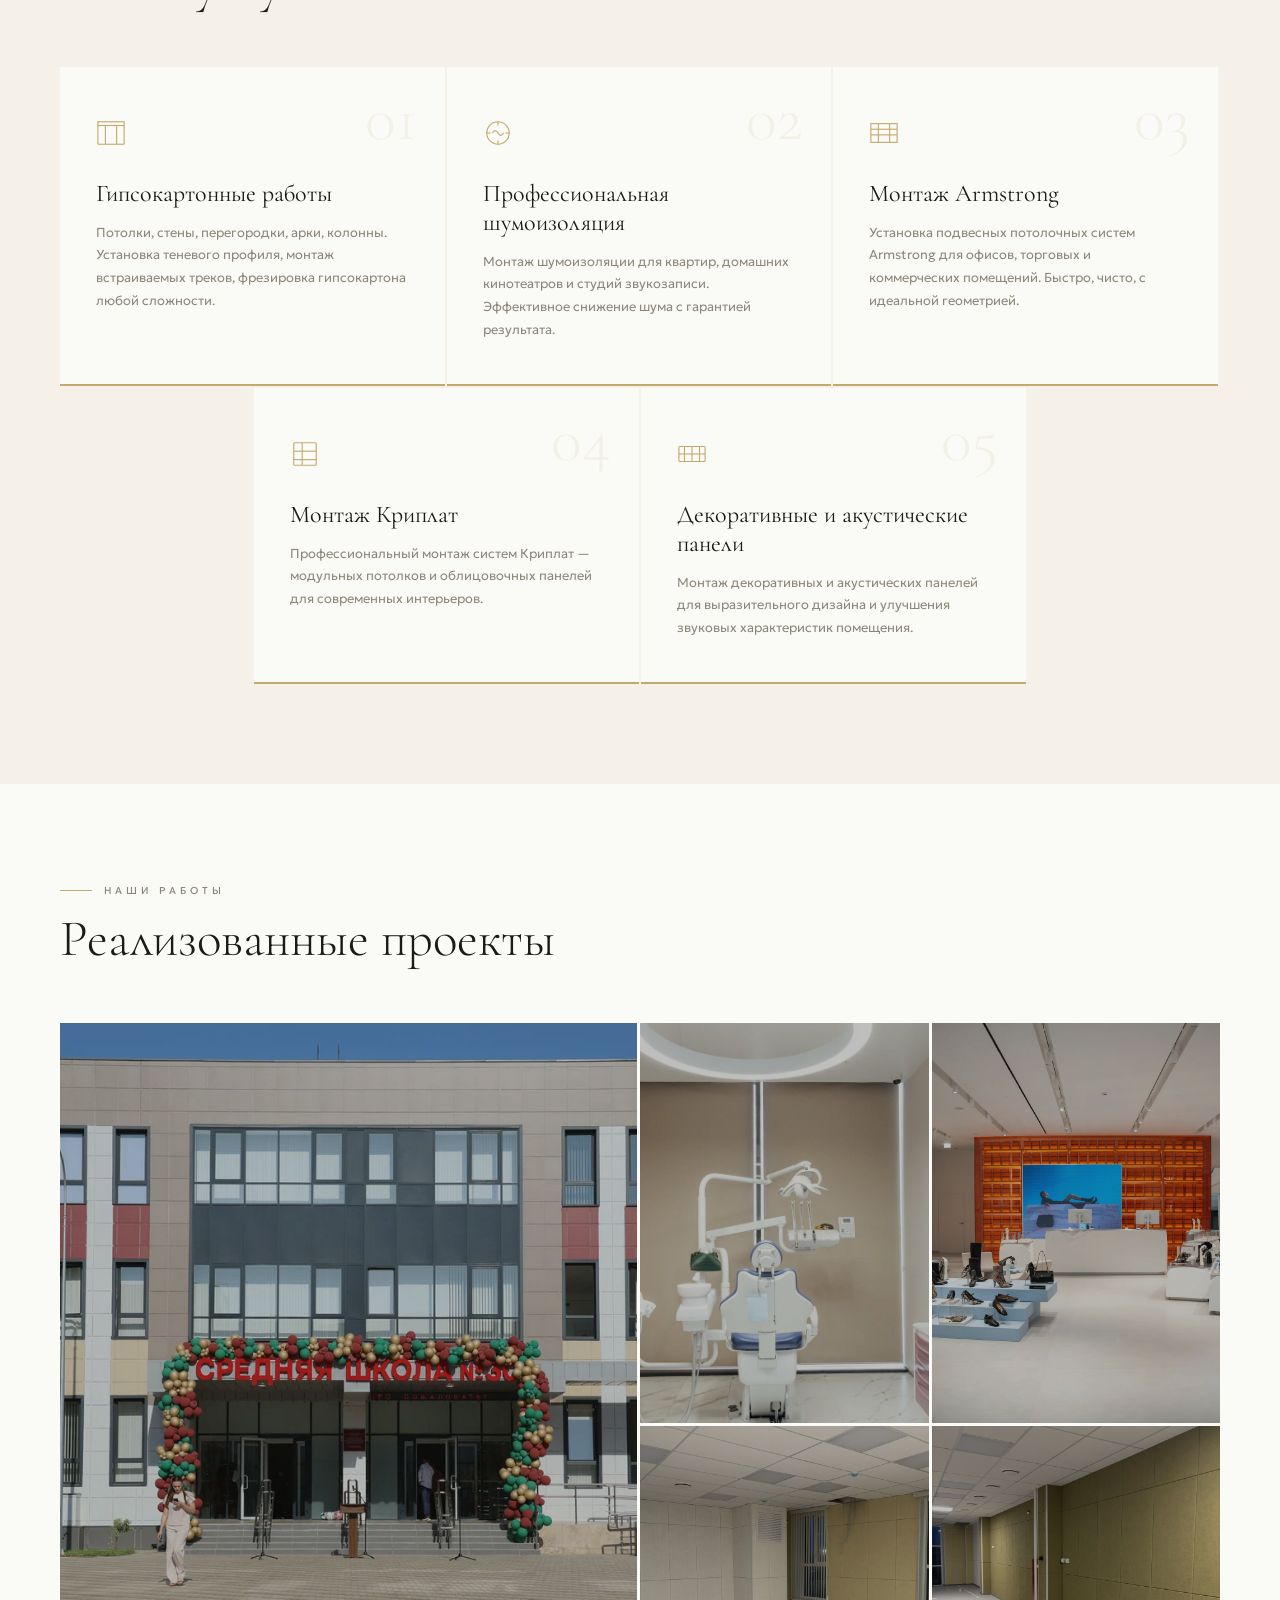
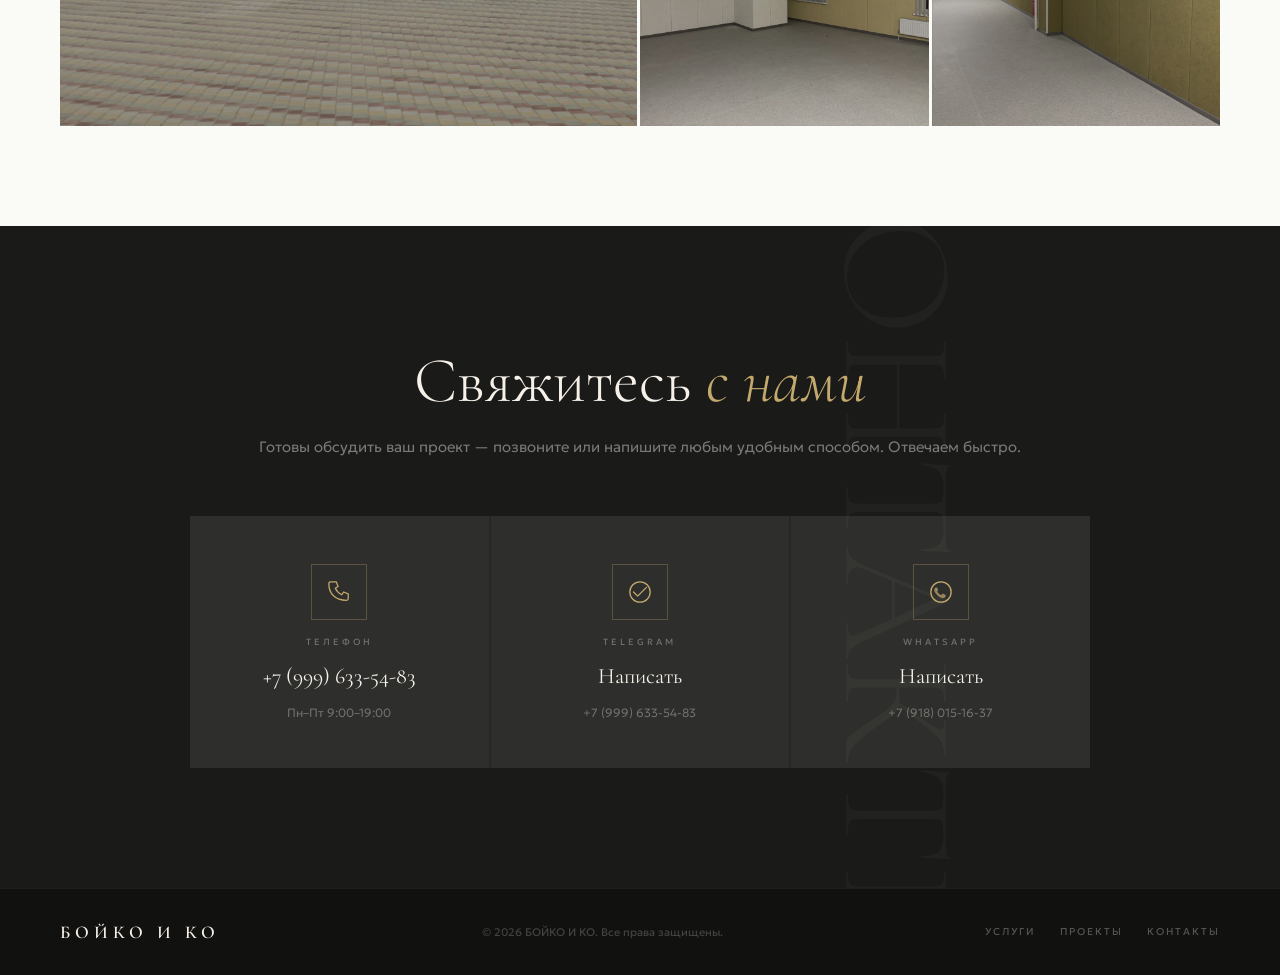
==== commit 42dcfcc1: "Update hero-stat label for clarity" ====
--- a/index.html
+++ b/index.html
@@ -62,7 +62,7 @@
     <div class="hero-stats">
       <div class="hero-stat"><span class="hero-stat-num">10+</span><span class="hero-stat-label">Лет работы</span></div>
       <div class="hero-stat"><span class="hero-stat-num">12+</span><span class="hero-stat-label">Объектов региональных значений</span></div>
-      <div class="hero-stat"><span class="hero-stat-num">43+</span><span class="hero-stat-label">Квартир, частных домов, коттеджей, студий</span></div>
+      <div class="hero-stat"><span class="hero-stat-num">43+</span><span class="hero-stat-label">Квартир, домов, студий и тд</span></div>
       <div class="hero-stat"><span class="hero-stat-num">97%</span><span class="hero-stat-label">Довольных клиентов</span></div>
     </div>
   </div>
--- a/style.css
+++ b/style.css
@@ -97,9 +97,9 @@
 .btn-link { font-size: 11px; letter-spacing: 2px; text-transform: uppercase; color: var(--stone); text-decoration: none; font-weight: 400; border-bottom: 1px solid transparent; padding-bottom: 2px; transition: color 0.2s, border-color 0.2s; white-space: nowrap; }
 .btn-link:hover { color: var(--dark); border-color: var(--dark); }
 
-.hero-right { position: relative; overflow: hidden; background: var(--dark); }
-.hero-image-grid { position: absolute; inset: 0; display: grid; grid-template-rows: 1fr 1fr; gap: 2px; }
-.hero-img { background-size: cover; background-position: center; opacity: 0.8; }
+.hero-right { position: relative; overflow: hidden; background: var(--dark); min-height: 100vh; }
+.hero-image-grid { position: absolute; inset: 0; }
+.hero-img { position: absolute; inset: 0; background-size: cover; background-position: center 40%; background-repeat: no-repeat; opacity: 0.9; }
 .hero-overlay { position: absolute; inset: 0; background: linear-gradient(135deg, rgba(26,26,24,0.3) 0%, transparent 60%); }
 .hero-stats { position: absolute; bottom: 0; left: 0; right: 0; display: flex; background: rgba(26,26,24,0.6); backdrop-filter: blur(16px); border-top: 1px solid rgba(245,240,232,0.1); }
 .hero-stat { color: var(--cream); flex: 1; padding: 20px 16px; border-right: 1px solid rgba(245,240,232,0.1); }
@@ -128,18 +128,16 @@
 .section-tag::before { content: ''; width: 32px; height: 1px; background: var(--gold); }
 .section-title { font-family: 'Cormorant Garamond', serif; font-size: clamp(34px, 4vw, 56px); font-weight: 300; line-height: 1.1; }
 
-/* 5 карточек: верхний ряд 3 по 1/3, нижний 2 по центру через смещение */
 .services-grid {
   display: grid;
   grid-template-columns: repeat(3, 1fr);
   gap: 2px;
   background: var(--light-stone);
 }
-/* Нижний ряд: 2 карточки со смещением на 1/6 — визуально по центру */
 .service-card:nth-child(4) { margin-left: calc(50% + 1px); }
 .service-card:nth-child(5) { margin-left: 0; }
 
-/* Чтобы нижние 2 были ровно по центру — используем отдельный подход */
+
 .services-grid {
   display: flex;
   flex-wrap: wrap;
@@ -154,7 +152,6 @@
   transition: background 0.35s;
   box-sizing: border-box;
 }
-/* Нижний ряд 2 карточки: центруем через отступ слева */
 .service-card:nth-child(4) {
   margin-left: calc(16.666% + 1px);
 }
@@ -179,6 +176,16 @@
 .portfolio-item:hover .portfolio-bg { transform: scale(1.06); opacity: 0.9; }
 .portfolio-info { position: absolute; bottom: 0; left: 0; right: 0; padding: 28px 32px; background: linear-gradient(transparent, rgba(26,26,24,0.88)); transform: translateY(10px); opacity: 0; transition: transform 0.3s, opacity 0.3s; }
 .portfolio-item:hover .portfolio-info { transform: translateY(0); opacity: 1; }
+/* MOBILE PORTFOLIO ANIMATION */
+.portfolio-item.mobile-active .portfolio-bg {
+  transform: scale(1.06);
+  opacity: 0.9;
+}
+
+.portfolio-item.mobile-active .portfolio-info {
+  transform: translateY(0);
+  opacity: 1;
+}
 .portfolio-info h3 { font-family: 'Cormorant Garamond', serif; font-size: 21px; font-weight: 400; color: var(--cream); margin-bottom: 4px; }
 .portfolio-info span { font-size: 10px; letter-spacing: 2px; text-transform: uppercase; color: var(--gold); }
 
@@ -213,6 +220,11 @@
 .reveal { opacity: 0; transform: translateY(28px); transition: opacity 0.7s ease, transform 0.7s ease; }
 .reveal.visible { opacity: 1; transform: translateY(0); }
 
+/* Scroll-triggered: золотая линия на service-card */
+.service-card.scroll-active { background: var(--white); }
+.service-card.scroll-active::after { transform: scaleX(1); }
+.service-card.scroll-active .service-num { color: rgba(196,169,109,0.12); }
+
 /* ══ TABLET ≤1024px ══ */
 @media (max-width: 1024px) {
   nav { padding: 18px 32px; }
@@ -222,7 +234,8 @@
 
   #hero { grid-template-columns: 1fr; min-height: auto; }
   .hero-left { padding: 110px 40px 56px; }
-  .hero-right { height: 55vw; min-height: 280px; max-height: 480px; }
+  .hero-right { height: 60vw; min-height: 320px; max-height: 520px; }
+  .hero-img { background-position: center 35%; }
 
   .about-strip { grid-template-columns: 1fr; gap: 28px; padding: 60px 40px; }
   .scale-banner { padding: 36px 40px; gap: 28px; }
@@ -230,7 +243,6 @@
   #services { padding: 80px 40px; }
   .service-card { width: calc(50% - 1px); }
   .service-card:nth-child(4) { margin-left: 0; }
-  /* На планшете 5-я карточка одна — по центру */
   .service-card:nth-child(5) { margin-left: calc(25% + 0.5px); }
 
   .portfolio-header { padding: 80px 40px 48px; }
@@ -253,7 +265,8 @@
   .hero-desc { font-size: 14px; max-width: 100%; }
   .hero-actions { flex-direction: column; align-items: flex-start; gap: 14px; }
   .btn-primary { width: 100%; text-align: center; }
-  .hero-right { height: 62vw; min-height: 220px; }
+  .hero-right { height: 75vw; min-height: 260px; max-height: 420px; }
+  .hero-img { background-position: center 40%; }
   .hero-stat { padding: 14px 10px; }
   .hero-stat-num { font-size: 22px; }
   .hero-stat-label { font-size: 8px; }
@@ -286,6 +299,7 @@
 /* ══ NARROW ≤375px ══ */
 @media (max-width: 375px) {
   .hero-title { font-size: 34px; }
+  .hero-right { height: 85vw; max-height: 340px; }
   .scale-banner-text h3 { font-size: 20px; }
   .section-title { font-size: 28px; }
   .contact-centered h2 { font-size: 30px; }
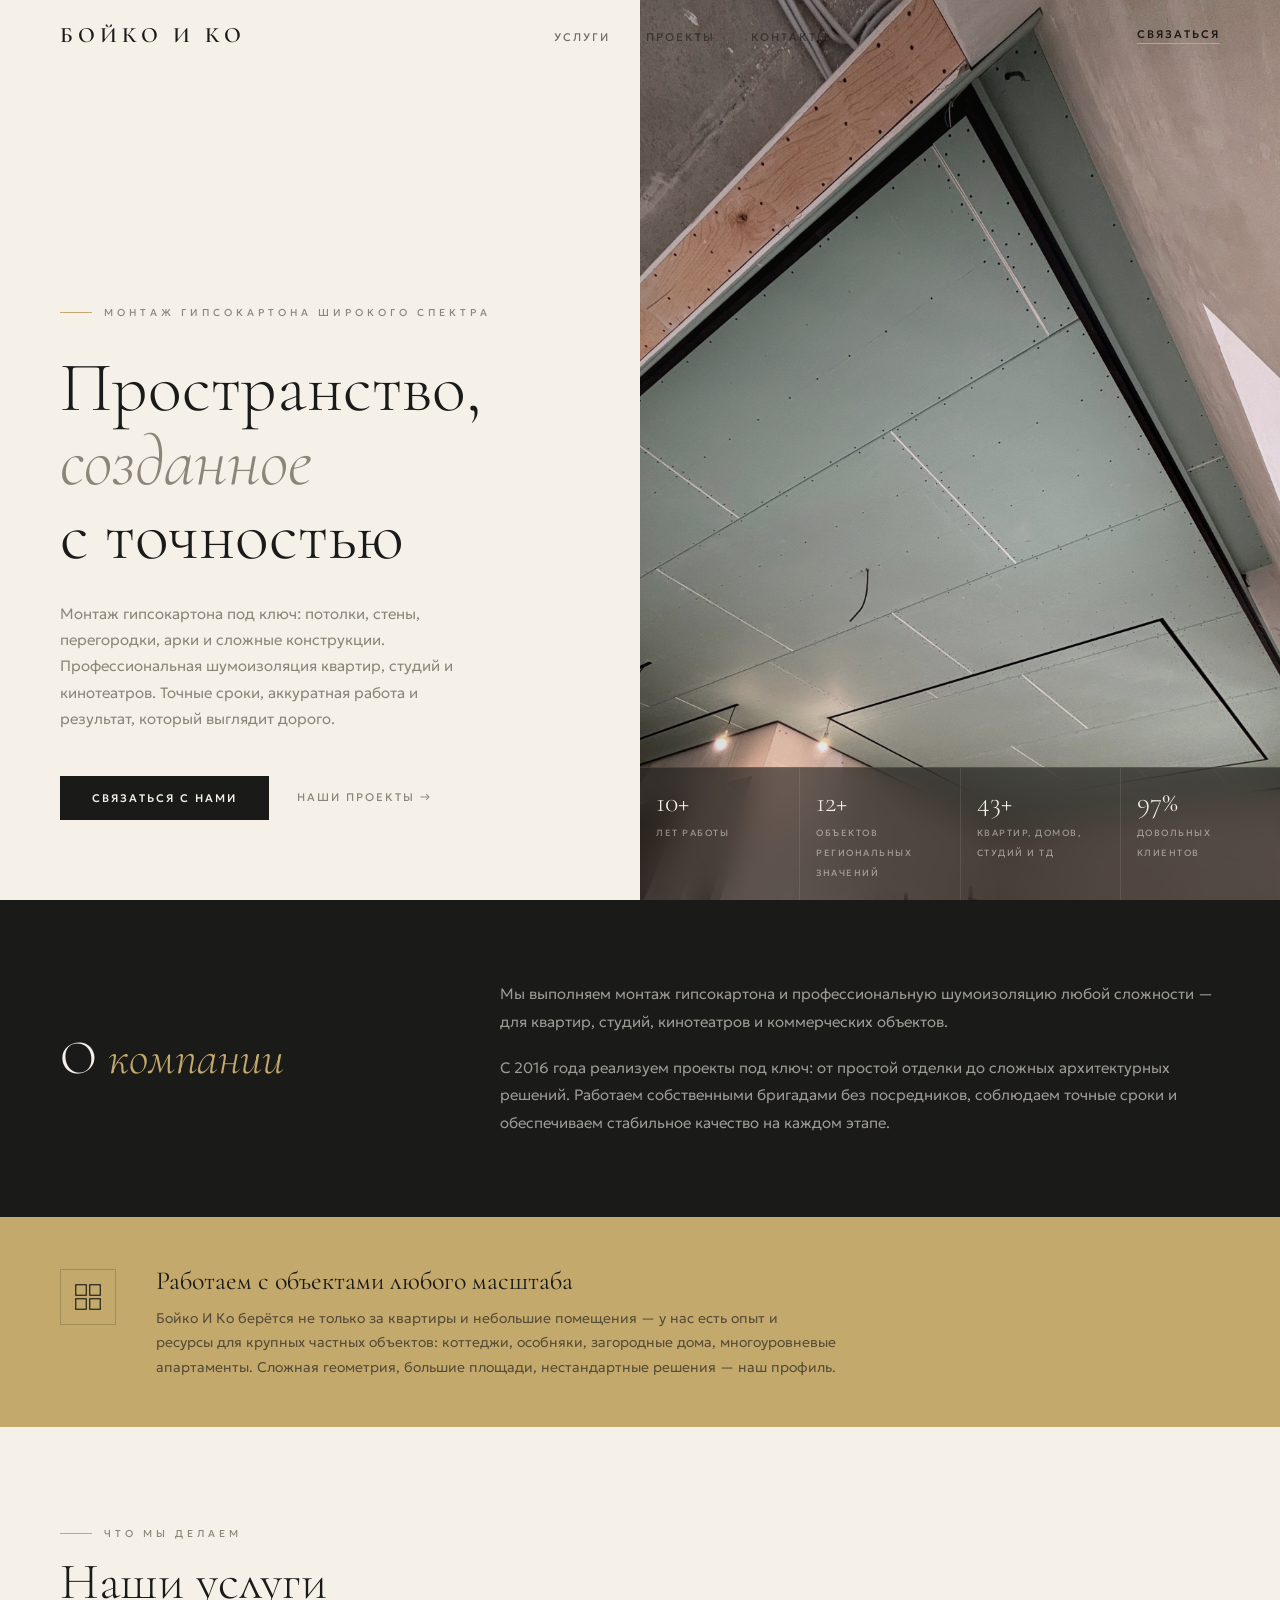
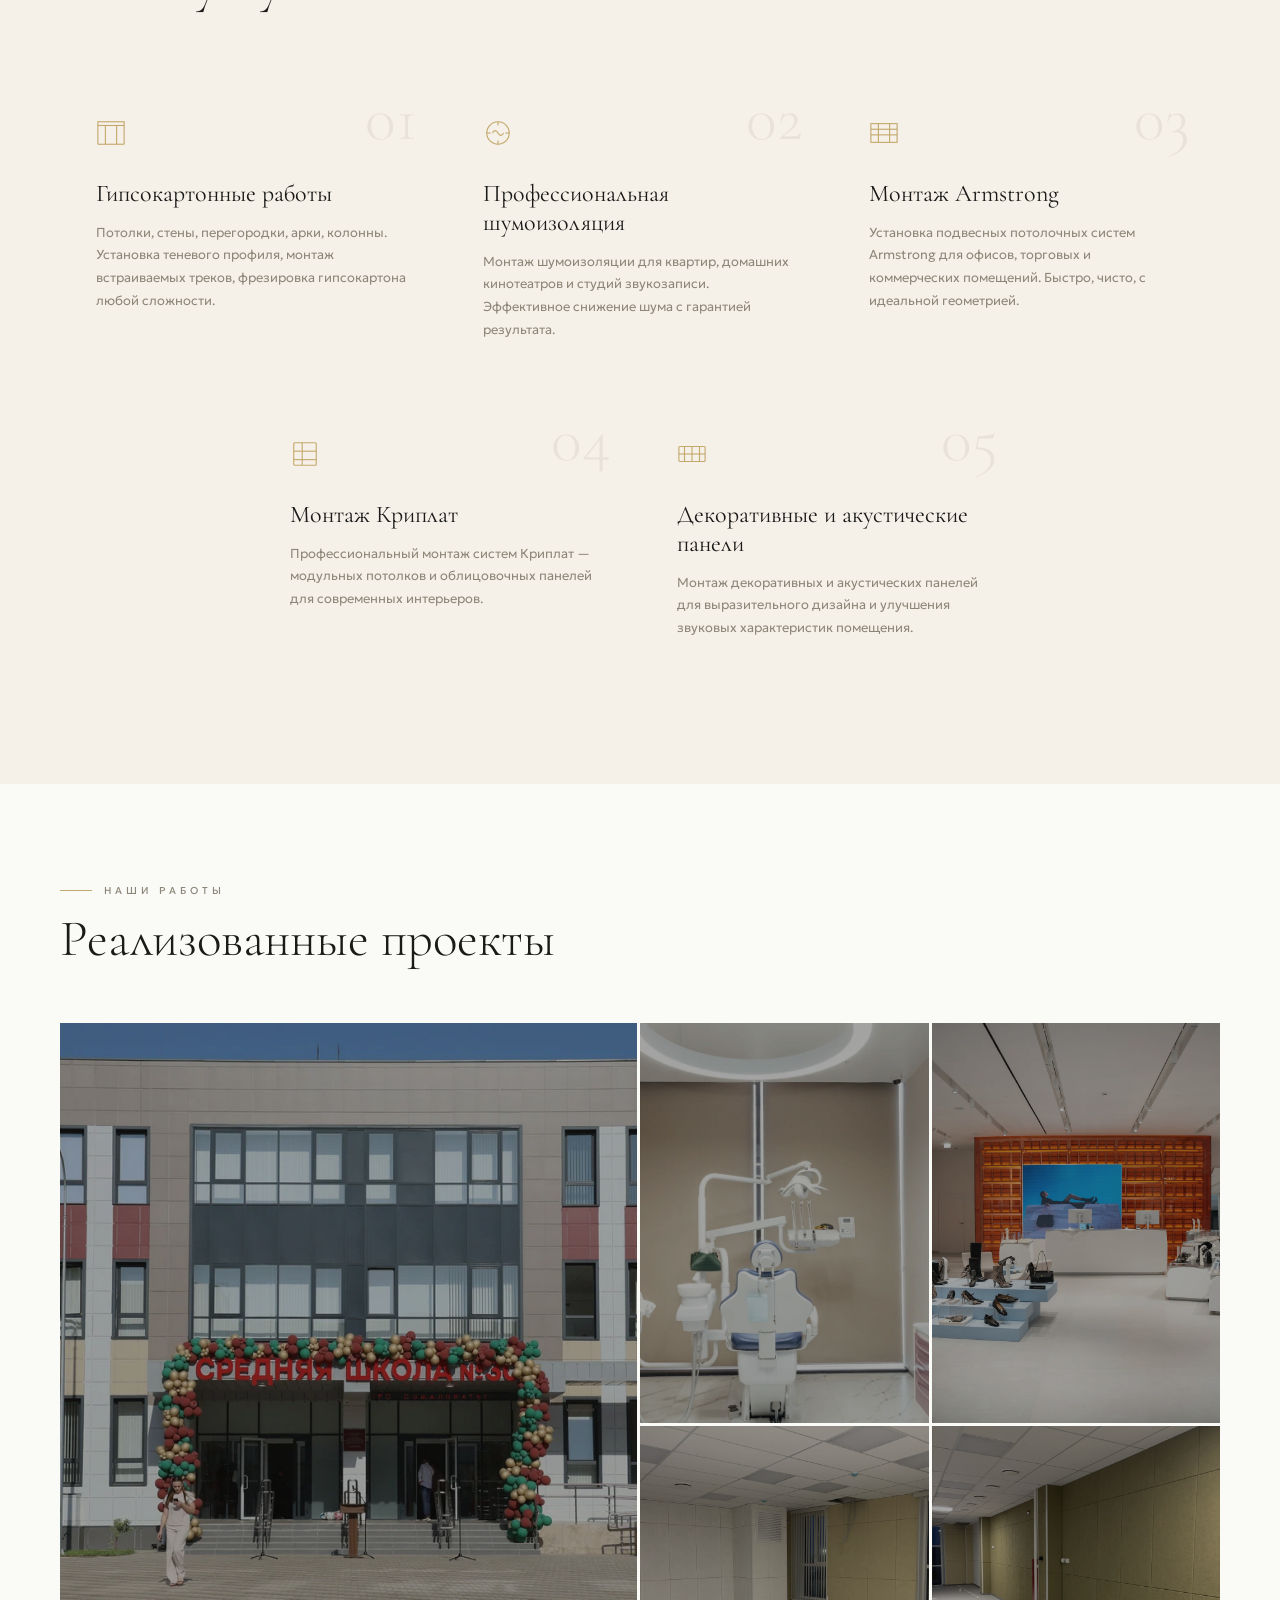
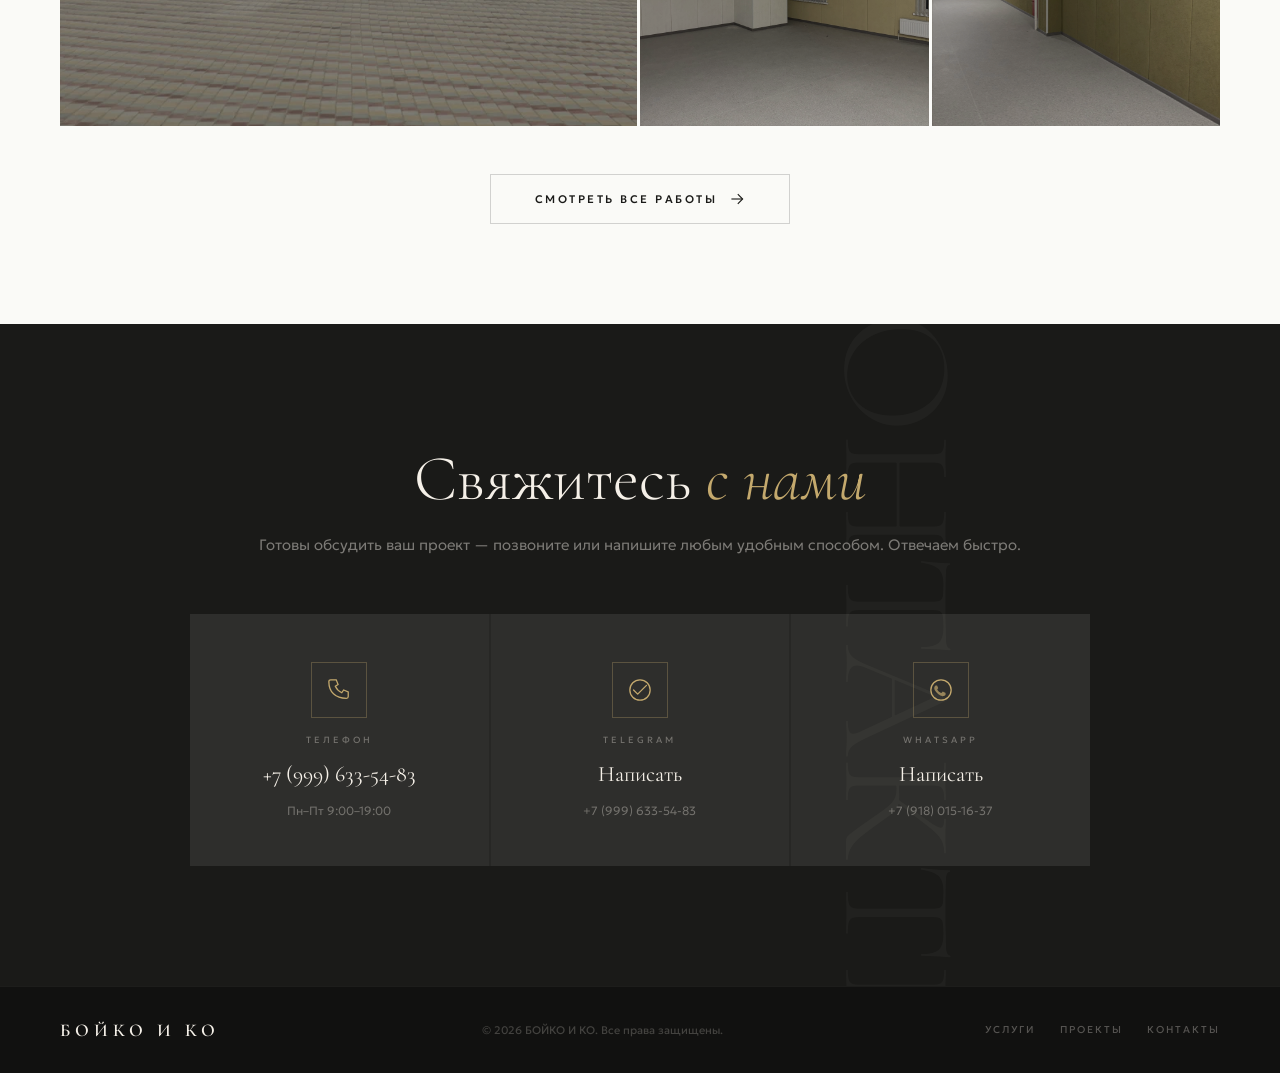
==== commit ef657232: "Add files via upload" ====
--- a/index.html
+++ b/index.html
@@ -155,6 +155,13 @@
       <div class="portfolio-bg" style="background-image:url(img/portfolio/5.jpg)"></div>
       <div class="portfolio-info"><h3>Объект 2025</h3><span>Краснодарский край</span></div>
     </div>
+  </div>
+
+  <div class="portfolio-cta reveal">
+    <a href="portfolio.html" class="btn-portfolio-full">
+      <span>Смотреть все работы</span>
+      <svg viewBox="0 0 20 20" fill="none" stroke="currentColor" stroke-width="1.4"><line x1="3" y1="10" x2="17" y2="10"/><polyline points="11,4 17,10 11,16"/></svg>
+    </a>
   </div>
 </section>
 
@@ -213,4 +220,4 @@
 
 <script src="script.js"></script>
 </body>
-</html>
+</html>
--- a/style.css
+++ b/style.css
@@ -75,7 +75,7 @@
 .drawer-link:last-child { border-bottom: none; }
 .drawer-link:hover { color: var(--cream); padding-left: 8px; }
 
-.drawer-footer {padding: 20px 24px 24px; border-top: 1px solid rgba(245,240,232,0.08); flex-shrink: 0; display: flex; flex-direction: column; gap: 15px; }
+.drawer-footer { padding: 20px 24px 24px; border-top: 1px solid rgba(245,240,232,0.08); flex-shrink: 0; display: flex; flex-direction: column; gap: 15px; }
 .drawer-contacts { display: flex; flex-direction: column; gap: 10px; margin-bottom: 18px; }
 .drawer-contacts a { display: flex; align-items: baseline; gap: 10px; text-decoration: none; font-size: 13px; color: rgba(245,240,232,0.4); font-weight: 300; transition: color 0.2s; }
 .drawer-contacts a:hover { color: var(--gold); }
@@ -129,16 +129,6 @@
 .section-title { font-family: 'Cormorant Garamond', serif; font-size: clamp(34px, 4vw, 56px); font-weight: 300; line-height: 1.1; }
 
 .services-grid {
-  display: grid;
-  grid-template-columns: repeat(3, 1fr);
-  gap: 2px;
-  background: var(--light-stone);
-}
-.service-card:nth-child(4) { margin-left: calc(50% + 1px); }
-.service-card:nth-child(5) { margin-left: 0; }
-
-
-.services-grid {
   display: flex;
   flex-wrap: wrap;
   gap: 2px;
@@ -155,7 +145,6 @@
 .service-card:nth-child(4) {
   margin-left: calc(16.666% + 1px);
 }
-
 .service-card::after { content: ''; position: absolute; bottom: 0; left: 0; width: 100%; height: 2px; background: var(--gold); transform: scaleX(0); transform-origin: left; transition: transform 0.4s; }
 .service-card:hover::after { transform: scaleX(1); }
 .service-card:hover { background: var(--white); }
@@ -172,22 +161,108 @@
 .portfolio-grid { display: grid; grid-template-columns: 2fr 1fr 1fr; grid-template-rows: 400px 300px; gap: 3px; padding: 0 60px; }
 .portfolio-item { position: relative; overflow: hidden; cursor: pointer; background: var(--dark); }
 .portfolio-item:first-child { grid-row: 1 / 3; }
-.portfolio-bg { position: absolute; inset: 0; background-size: cover; background-position: center; opacity: 0.72; transition: transform 0.6s ease, opacity 0.4s; }
-.portfolio-item:hover .portfolio-bg { transform: scale(1.06); opacity: 0.9; }
-.portfolio-info { position: absolute; bottom: 0; left: 0; right: 0; padding: 28px 32px; background: linear-gradient(transparent, rgba(26,26,24,0.88)); transform: translateY(10px); opacity: 0; transition: transform 0.3s, opacity 0.3s; }
-.portfolio-item:hover .portfolio-info { transform: translateY(0); opacity: 1; }
-/* MOBILE PORTFOLIO ANIMATION */
-.portfolio-item.mobile-active .portfolio-bg {
-  transform: scale(1.06);
-  opacity: 0.9;
-}
-
-.portfolio-item.mobile-active .portfolio-info {
-  transform: translateY(0);
-  opacity: 1;
-}
-.portfolio-info h3 { font-family: 'Cormorant Garamond', serif; font-size: 21px; font-weight: 400; color: var(--cream); margin-bottom: 4px; }
-.portfolio-info span { font-size: 10px; letter-spacing: 2px; text-transform: uppercase; color: var(--gold); }
+
+.portfolio-bg {
+  position: absolute; inset: 0;
+  background-size: cover; background-position: center;
+  opacity: 0.72;
+  transition: transform 0.7s cubic-bezier(0.16, 1, 0.3, 1),
+              opacity 0.5s ease,
+              filter 0.5s ease;
+  filter: brightness(0.85) saturate(0.9);
+}
+
+/* ── portfolio-info: базовое состояние (десктоп — скрыт до ховера) ── */
+.portfolio-info {
+  position: absolute;
+  left: 0; right: 0; bottom: 0;
+  padding: 32px 32px 28px;
+  background: linear-gradient(to top, rgba(0,0,0,0.92) 0%, rgba(0,0,0,0.4) 60%, rgba(0,0,0,0) 100%);
+  z-index: 3;
+  opacity: 0;
+  transform: translateY(12px);
+  transition: opacity 0.45s cubic-bezier(0.16, 1, 0.3, 1),
+              transform 0.45s cubic-bezier(0.16, 1, 0.3, 1);
+  pointer-events: none;
+}
+
+.portfolio-info h3 {
+  font-family: 'Cormorant Garamond', serif; font-size: 21px; font-weight: 400;
+  color: var(--cream); margin-bottom: 6px;
+  transform: translateY(8px);
+  transition: transform 0.45s cubic-bezier(0.16, 1, 0.3, 1) 0.05s;
+}
+.portfolio-info span {
+  font-size: 10px; letter-spacing: 2px; text-transform: uppercase; color: var(--gold);
+  display: block;
+  transform: translateY(8px);
+  opacity: 0.8;
+  transition: transform 0.45s cubic-bezier(0.16, 1, 0.3, 1) 0.1s;
+}
+
+/* ══ PORTFOLIO DESKTOP HOVER ══ */
+@media (min-width: 1025px) {
+  .portfolio-item:hover .portfolio-bg {
+    transform: scale(1.06);
+    opacity: 0.95;
+    filter: brightness(1) saturate(1.05);
+  }
+  .portfolio-item:hover .portfolio-info {
+    opacity: 1;
+    transform: translateY(0);
+  }
+  .portfolio-item:hover .portfolio-info h3,
+  .portfolio-item:hover .portfolio-info span {
+    transform: translateY(0);
+  }
+}
+
+/* ══ PORTFOLIO CTA ══ */
+.portfolio-cta {
+  padding: 48px 60px 0;
+  display: flex;
+  justify-content: center;
+  background: var(--white);
+}
+.btn-portfolio-full {
+  display: inline-flex;
+  align-items: center;
+  gap: 12px;
+  border: 1px solid rgba(26,26,24,0.18);
+  color: var(--dark);
+  background: transparent;
+  padding: 16px 44px;
+  font-size: 11px;
+  letter-spacing: 2.5px;
+  text-transform: uppercase;
+  text-decoration: none;
+  font-family: 'Geologica', sans-serif;
+  font-weight: 500;
+  transition: background 0.3s, border-color 0.3s, color 0.3s, transform 0.2s;
+  position: relative;
+  overflow: hidden;
+}
+.btn-portfolio-full::before {
+  content: '';
+  position: absolute; inset: 0;
+  background: var(--dark);
+  transform: scaleX(0);
+  transform-origin: left;
+  transition: transform 0.4s cubic-bezier(0.16,1,0.3,1);
+  z-index: 0;
+}
+.btn-portfolio-full:hover::before { transform: scaleX(1); }
+.btn-portfolio-full:hover { color: var(--cream); border-color: var(--dark); }
+.btn-portfolio-full span,
+.btn-portfolio-full svg {
+  position: relative; z-index: 1;
+}
+.btn-portfolio-full svg {
+  width: 16px; height: 16px;
+  stroke: currentColor; fill: none; stroke-width: 1.4;
+  transition: transform 0.3s;
+}
+.btn-portfolio-full:hover svg { transform: translateX(4px); }
 
 /* ══ CONTACT ══ */
 #contact { padding: 120px 60px; background: var(--dark); position: relative; overflow: hidden; }
@@ -220,7 +295,6 @@
 .reveal { opacity: 0; transform: translateY(28px); transition: opacity 0.7s ease, transform 0.7s ease; }
 .reveal.visible { opacity: 1; transform: translateY(0); }
 
-/* Scroll-triggered: золотая линия на service-card */
 .service-card.scroll-active { background: var(--white); }
 .service-card.scroll-active::after { transform: scaleX(1); }
 .service-card.scroll-active .service-num { color: rgba(196,169,109,0.12); }
@@ -235,7 +309,7 @@
   #hero { grid-template-columns: 1fr; min-height: auto; }
   .hero-left { padding: 110px 40px 56px; }
   .hero-right { height: 60vw; min-height: 320px; max-height: 520px; }
-  .hero-img { background-position: center 35%; }
+  .hero-img { background-position: center 100%; }
 
   .about-strip { grid-template-columns: 1fr; gap: 28px; padding: 60px 40px; }
   .scale-banner { padding: 36px 40px; gap: 28px; }
@@ -248,6 +322,7 @@
   .portfolio-header { padding: 80px 40px 48px; }
   .portfolio-grid { grid-template-columns: 1fr 1fr; grid-template-rows: 260px 260px 260px; padding: 0 40px; }
   .portfolio-item:first-child { grid-row: auto; }
+  .portfolio-cta { padding: 40px 40px 0; }
 
   #contact { padding: 80px 40px; }
   .contact-cards { grid-template-columns: 1fr; }
@@ -266,10 +341,11 @@
   .hero-actions { flex-direction: column; align-items: flex-start; gap: 14px; }
   .btn-primary { width: 100%; text-align: center; }
   .hero-right { height: 75vw; min-height: 260px; max-height: 420px; }
-  .hero-img { background-position: center 40%; }
-  .hero-stat { padding: 14px 10px; }
-  .hero-stat-num { font-size: 22px; }
-  .hero-stat-label { font-size: 8px; }
+  .hero-img { background-position: center 120%; }
+  .hero-stats { flex-wrap: nowrap; }
+  .hero-stat { padding: clamp(8px, 2.5vw, 14px) clamp(4px, 1.8vw, 10px); }
+  .hero-stat-num { font-size: clamp(14px, 4.5vw, 22px); margin-bottom: 2px; }
+  .hero-stat-label { font-size: clamp(6px, 1.8vw, 8px); letter-spacing: 1px; }
 
   .about-strip { padding: 48px 20px; gap: 24px; }
   .about-strip h2 { font-size: 32px; }
@@ -285,6 +361,8 @@
   .portfolio-header { padding: 56px 20px 36px; }
   .portfolio-grid { grid-template-columns: 1fr; grid-template-rows: none; padding: 0 20px; }
   .portfolio-item, .portfolio-item:first-child { height: 54vw; min-height: 200px; grid-row: auto; }
+  .portfolio-cta { padding: 32px 20px 0; }
+  .btn-portfolio-full { width: 100%; justify-content: center; }
 
   #contact { padding: 56px 20px; }
   #contact::before { display: none; }
@@ -305,3 +383,159 @@
   .contact-centered h2 { font-size: 30px; }
   .portfolio-item, .portfolio-item:first-child { height: 58vw; }
 }
+
+/* ═══════════════════════════════════════ */
+/* MOBILE CINEMATIC ANIMATIONS            */
+/* ═══════════════════════════════════════ */
+
+@media (max-width: 1024px) {
+
+  * { -webkit-tap-highlight-color: transparent; }
+  body { overflow-x: hidden; }
+
+  .reveal {
+    opacity: 0;
+    transform: translateY(40px);
+    transition:
+      opacity   0.85s cubic-bezier(0.16, 1, 0.3, 1),
+      transform 0.85s cubic-bezier(0.16, 1, 0.3, 1);
+    will-change: transform, opacity;
+  }
+  .reveal.visible {
+    opacity: 1;
+    transform: translateY(0);
+  }
+
+  .hero-img {
+    background-position: center 120%;
+    transform: scale(1.06);
+    filter: brightness(0.9);
+    transition: transform 7s ease-out, filter 2s ease;
+  }
+
+  /* SERVICE CARDS */
+  .service-card {
+    opacity: 0;
+    transform: translateY(44px) scale(0.97);
+    transition:
+      opacity   0.65s cubic-bezier(0.16, 1, 0.3, 1),
+      transform 0.65s cubic-bezier(0.16, 1, 0.3, 1),
+      background 0.3s ease;
+    will-change: transform, opacity;
+  }
+  .service-card::after {
+    transform: scaleX(0);
+    transform-origin: left center;
+    transition: transform 0.55s cubic-bezier(0.16, 1, 0.3, 1) 0.18s;
+  }
+  .service-num {
+    opacity: 0;
+    transform: translateY(12px);
+    transition:
+      opacity   0.55s cubic-bezier(0.16, 1, 0.3, 1) 0.1s,
+      transform 0.55s cubic-bezier(0.16, 1, 0.3, 1) 0.1s,
+      color 0.4s ease;
+  }
+  .service-card.card-visible {
+    opacity: 1;
+    transform: translateY(0) scale(1);
+  }
+  .service-card.card-visible::after {
+    transform: scaleX(1);
+  }
+  .service-card.card-visible .service-num {
+    opacity: 1;
+    transform: translateY(0);
+    color: rgba(196, 169, 109, 0.14);
+  }
+  .service-card.card-exit {
+    opacity: 0;
+    transform: translateY(-32px) scale(0.97);
+    transition:
+      opacity   0.45s cubic-bezier(0.4, 0, 1, 1),
+      transform 0.45s cubic-bezier(0.4, 0, 1, 1),
+      background 0.3s ease;
+  }
+  .service-card.card-exit::after {
+    transform: scaleX(0);
+    transform-origin: right center;
+    transition: transform 0.3s cubic-bezier(0.4, 0, 1, 1);
+  }
+  .service-card.card-exit .service-num {
+    opacity: 0;
+    transform: translateY(-10px);
+    transition:
+      opacity   0.3s cubic-bezier(0.4, 0, 1, 1),
+      transform 0.3s cubic-bezier(0.4, 0, 1, 1);
+  }
+
+  /* PORTFOLIO — мобильные анимации переопределяют базовые стили */
+  .portfolio-bg {
+    opacity: 0.38;
+    transform: scale(1.07);
+    filter: brightness(0.55) saturate(0.7);
+    transition:
+      opacity   0.9s  cubic-bezier(0.16, 1, 0.3, 1),
+      transform 1.15s cubic-bezier(0.16, 1, 0.3, 1),
+      filter    0.9s  cubic-bezier(0.16, 1, 0.3, 1);
+    will-change: transform, opacity, filter;
+  }
+  .portfolio-info {
+    opacity: 0;
+    transform: translateY(48px);
+    transition:
+      opacity   0.65s cubic-bezier(0.16, 1, 0.3, 1) 0.22s,
+      transform 0.65s cubic-bezier(0.16, 1, 0.3, 1) 0.22s;
+  }
+  .portfolio-info h3 {
+    opacity: 0;
+    transform: translateY(14px);
+    transition:
+      opacity   0.55s cubic-bezier(0.16, 1, 0.3, 1) 0.36s,
+      transform 0.55s cubic-bezier(0.16, 1, 0.3, 1) 0.36s;
+  }
+  .portfolio-info span {
+    opacity: 0;
+    transform: translateY(8px);
+    transition:
+      opacity   0.5s cubic-bezier(0.16, 1, 0.3, 1) 0.46s,
+      transform 0.5s cubic-bezier(0.16, 1, 0.3, 1) 0.46s;
+  }
+  .portfolio-item.item-visible .portfolio-bg {
+    opacity: 0.9;
+    transform: scale(1);
+    filter: brightness(0.88) saturate(1);
+  }
+  .portfolio-item.item-visible .portfolio-info {
+    opacity: 1;
+    transform: translateY(0);
+  }
+  .portfolio-item.item-visible .portfolio-info h3,
+  .portfolio-item.item-visible .portfolio-info span {
+    opacity: 1;
+    transform: translateY(0);
+  }
+  .portfolio-item.item-exit .portfolio-bg {
+    opacity: 0.3;
+    transform: scale(1.04);
+    filter: brightness(0.45) saturate(0.5);
+    transition:
+      opacity   0.5s cubic-bezier(0.4, 0, 1, 1),
+      transform 0.5s cubic-bezier(0.4, 0, 1, 1),
+      filter    0.5s cubic-bezier(0.4, 0, 1, 1);
+  }
+  .portfolio-item.item-exit .portfolio-info {
+    opacity: 0;
+    transform: translateY(-28px);
+    transition:
+      opacity   0.35s cubic-bezier(0.4, 0, 1, 1),
+      transform 0.35s cubic-bezier(0.4, 0, 1, 1);
+  }
+  .portfolio-item.item-exit .portfolio-info h3,
+  .portfolio-item.item-exit .portfolio-info span {
+    opacity: 0;
+    transition:
+      opacity   0.25s cubic-bezier(0.4, 0, 1, 1),
+      transform 0.25s cubic-bezier(0.4, 0, 1, 1);
+  }
+}
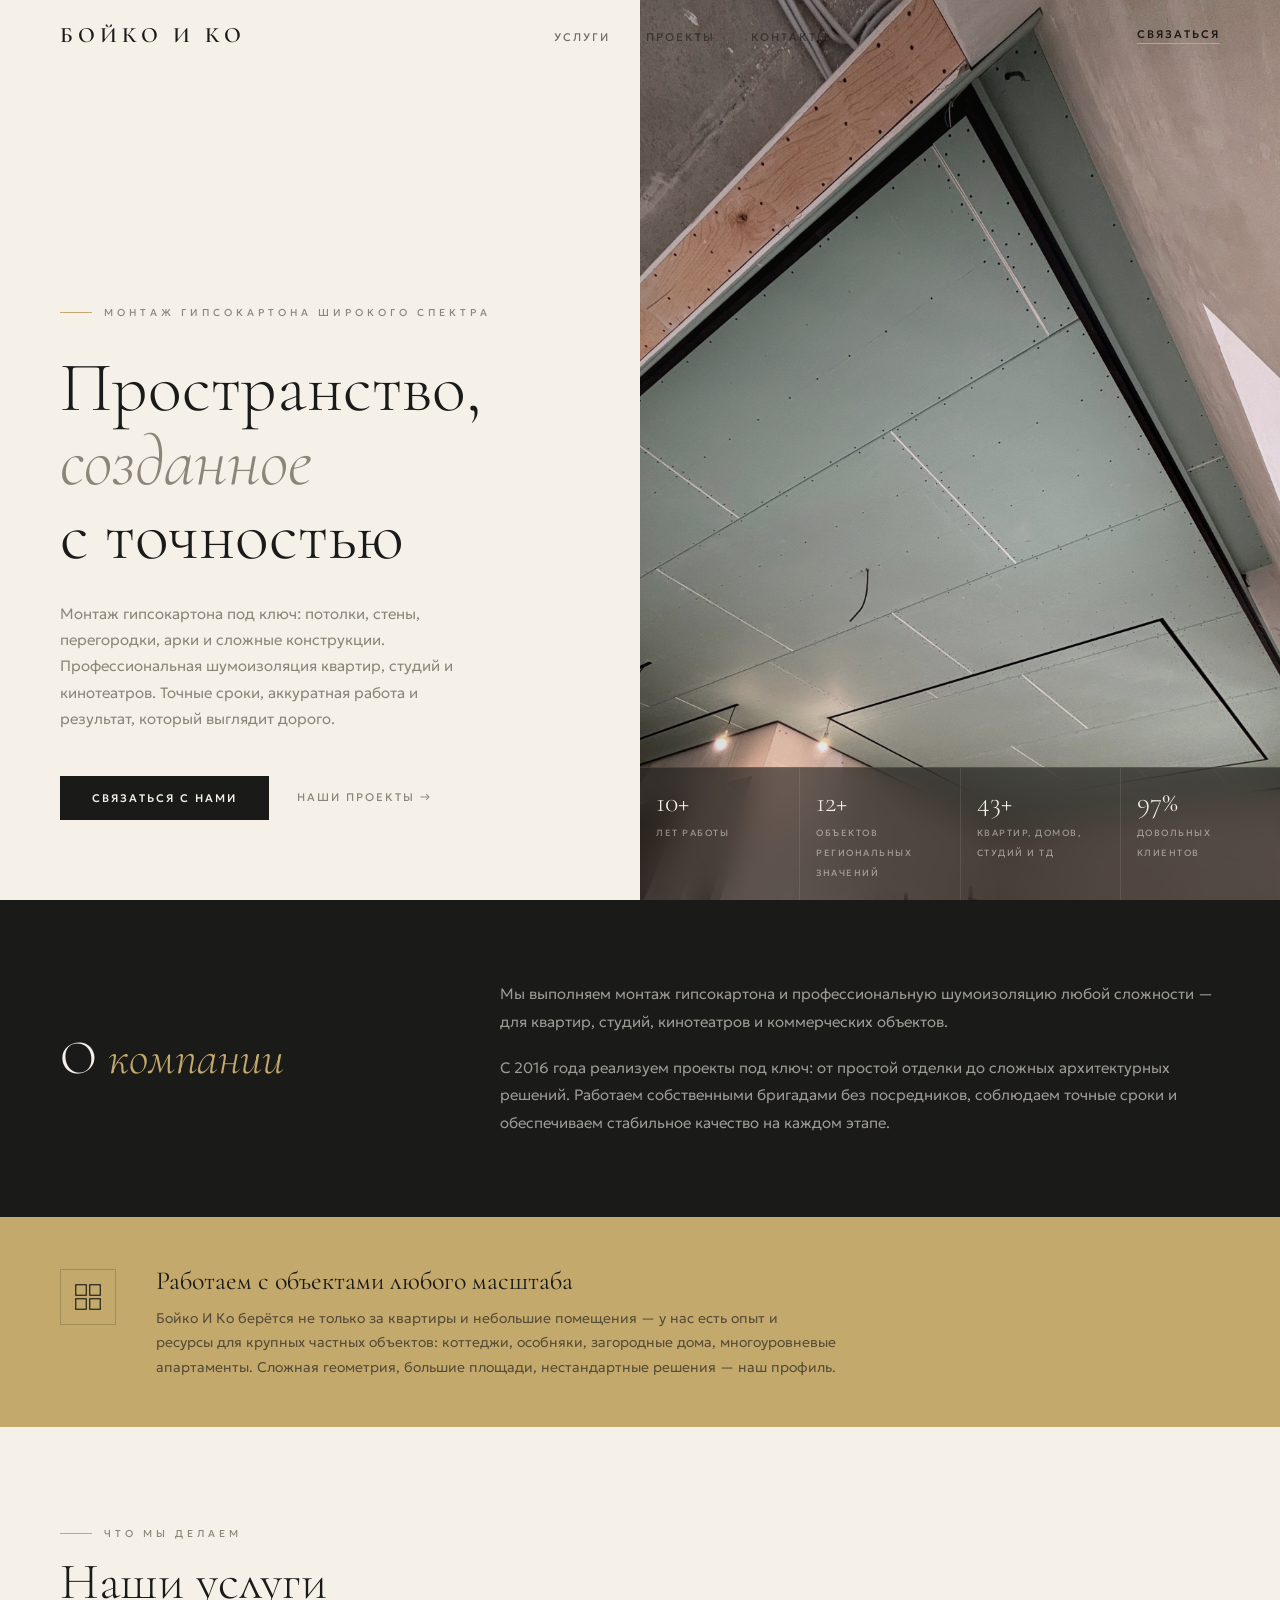
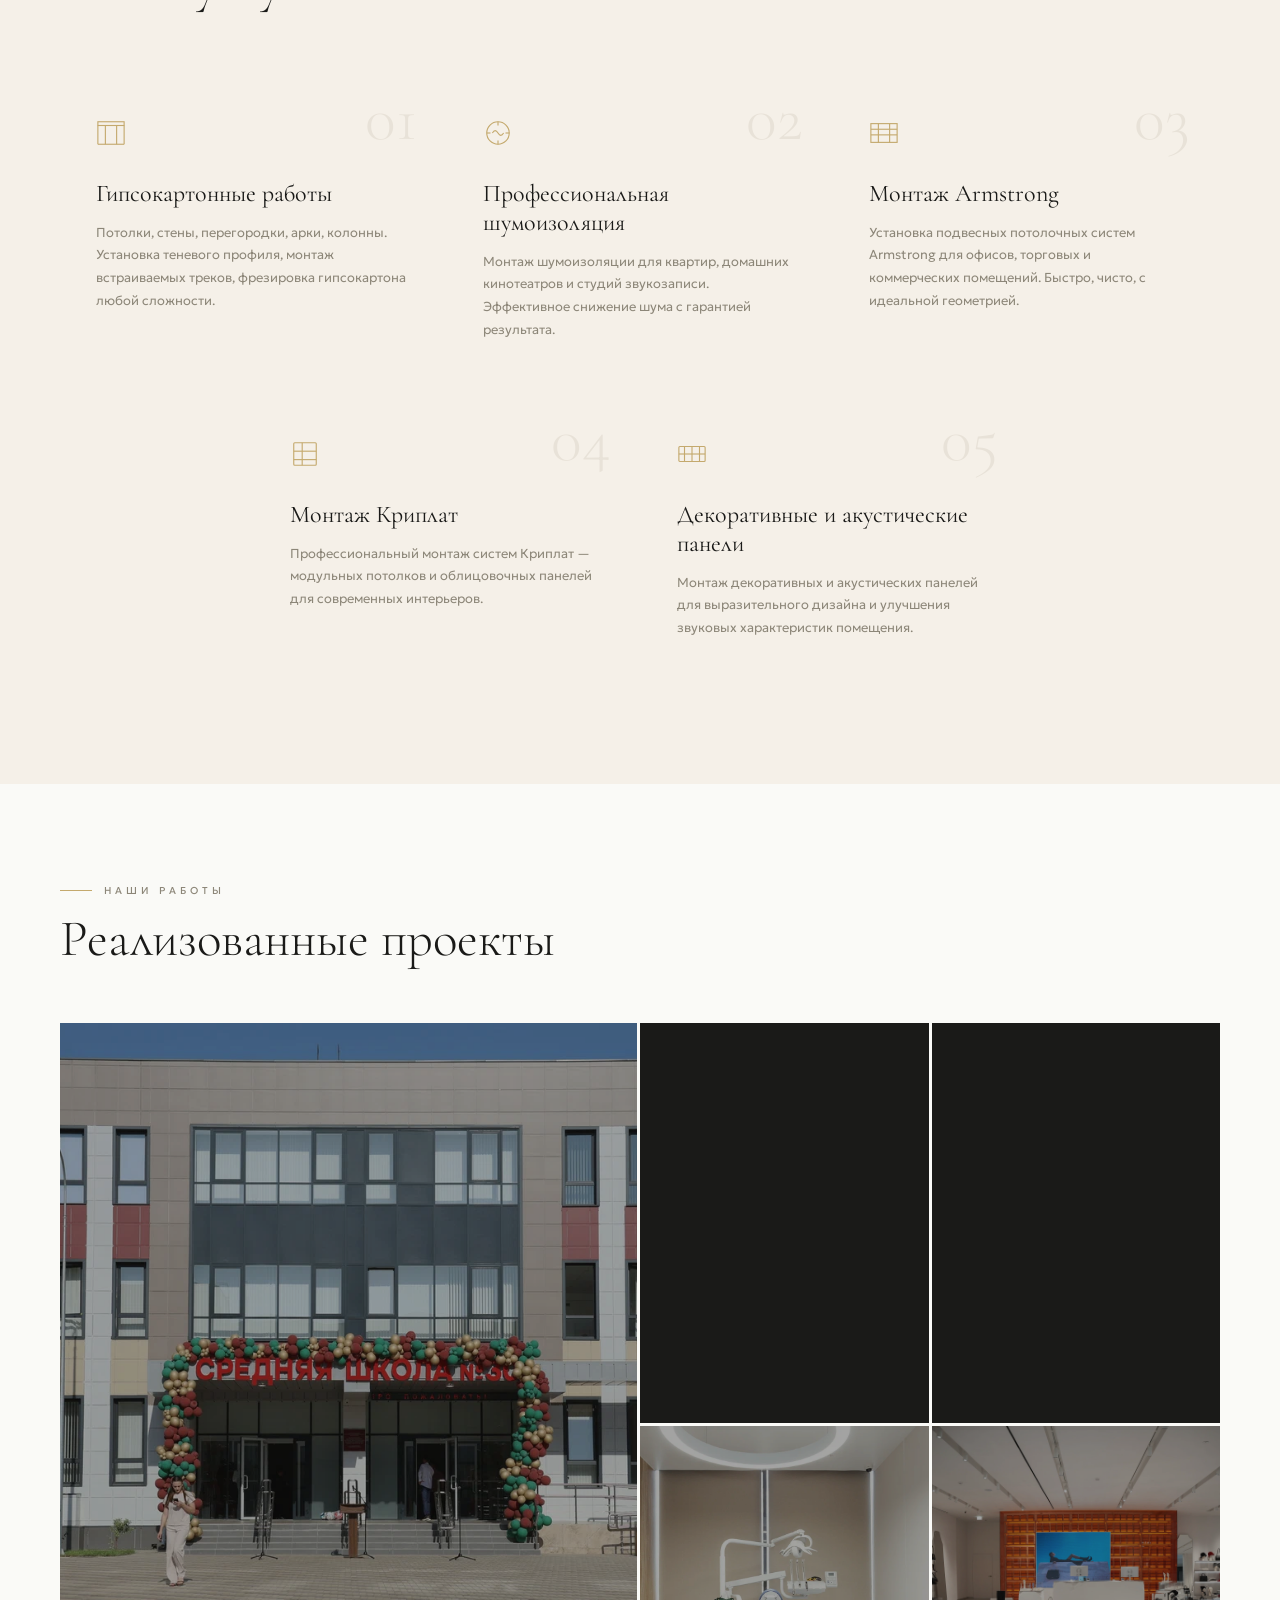
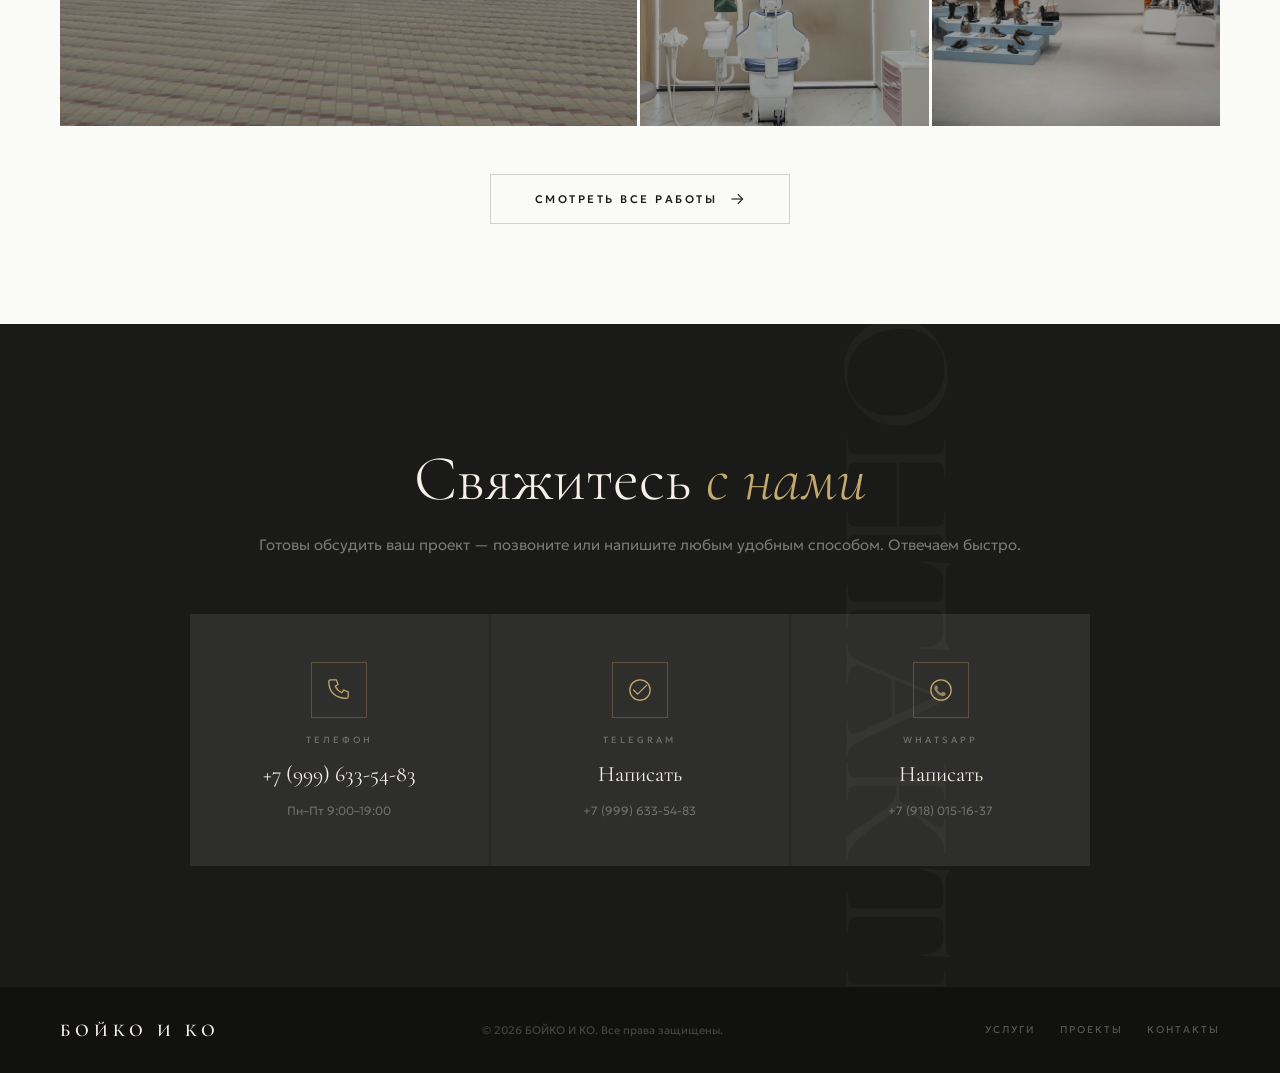
==== commit f6cbe8bc: "Update index.html" ====
--- a/index.html
+++ b/index.html
@@ -128,6 +128,7 @@
   </div>
 </section>
 
+
 <!-- PORTFOLIO -->
 <section id="portfolio">
   <div class="portfolio-header reveal">
@@ -140,6 +141,14 @@
       <div class="portfolio-info"><h3>Школа Номер 30</h3><span>Заводская ул., 21, п.г.т. Яблоновский</span></div>
     </div>
     <div class="portfolio-item reveal">
+      <div class="portfolio-bg" style="background-image:url(img/portfolio/ffff.jpg)"></div>
+     <div class="portfolio-info"><h3>Культурно-образовательный центр</h3><span>с.Красногвардейское республика Адыгея</span></div>
+    </div>
+    <div class="portfolio-item reveal">
+      <div class="portfolio-bg" style="background-image:url(img/portfolio/qwer.webp)"></div>
+      <div class="portfolio-info"><h3>Доходный дом Ф.Н. Акулова</h3><span>Краснодар ул.Пушкина 41</span></div>
+    </div>
+    <div class="portfolio-item reveal">
       <div class="portfolio-bg" style="background-image:url(img/portfolio/2.webp)"></div>
       <div class="portfolio-info"><h3>Стоматологическая клиника «Феи улыбки»</h3><span>Гамбургская улица, 16, Краснодар</span></div>
     </div>
@@ -147,14 +156,7 @@
       <div class="portfolio-bg" style="background-image:url(img/portfolio/3.webp)"></div>
       <div class="portfolio-info"><h3>Магазин «Ekonika»</h3><span>ТРК Галерея Краснодар, этаж 1</span></div>
     </div>
-    <div class="portfolio-item reveal">
-      <div class="portfolio-bg" style="background-image:url(img/portfolio/4.jpg)"></div>
-      <div class="portfolio-info"><h3>Установка панелей и Armstrong</h3><span>Краснодар</span></div>
-    </div>
-    <div class="portfolio-item reveal">
-      <div class="portfolio-bg" style="background-image:url(img/portfolio/5.jpg)"></div>
-      <div class="portfolio-info"><h3>Объект 2025</h3><span>Краснодарский край</span></div>
-    </div>
+
   </div>
 
   <div class="portfolio-cta reveal">
@@ -164,7 +166,6 @@
     </a>
   </div>
 </section>
-
 <!-- CONTACT -->
 <section id="contact">
   <div class="contact-centered reveal">
@@ -220,4 +221,4 @@
 
 <script src="script.js"></script>
 </body>
-</html>+</html>
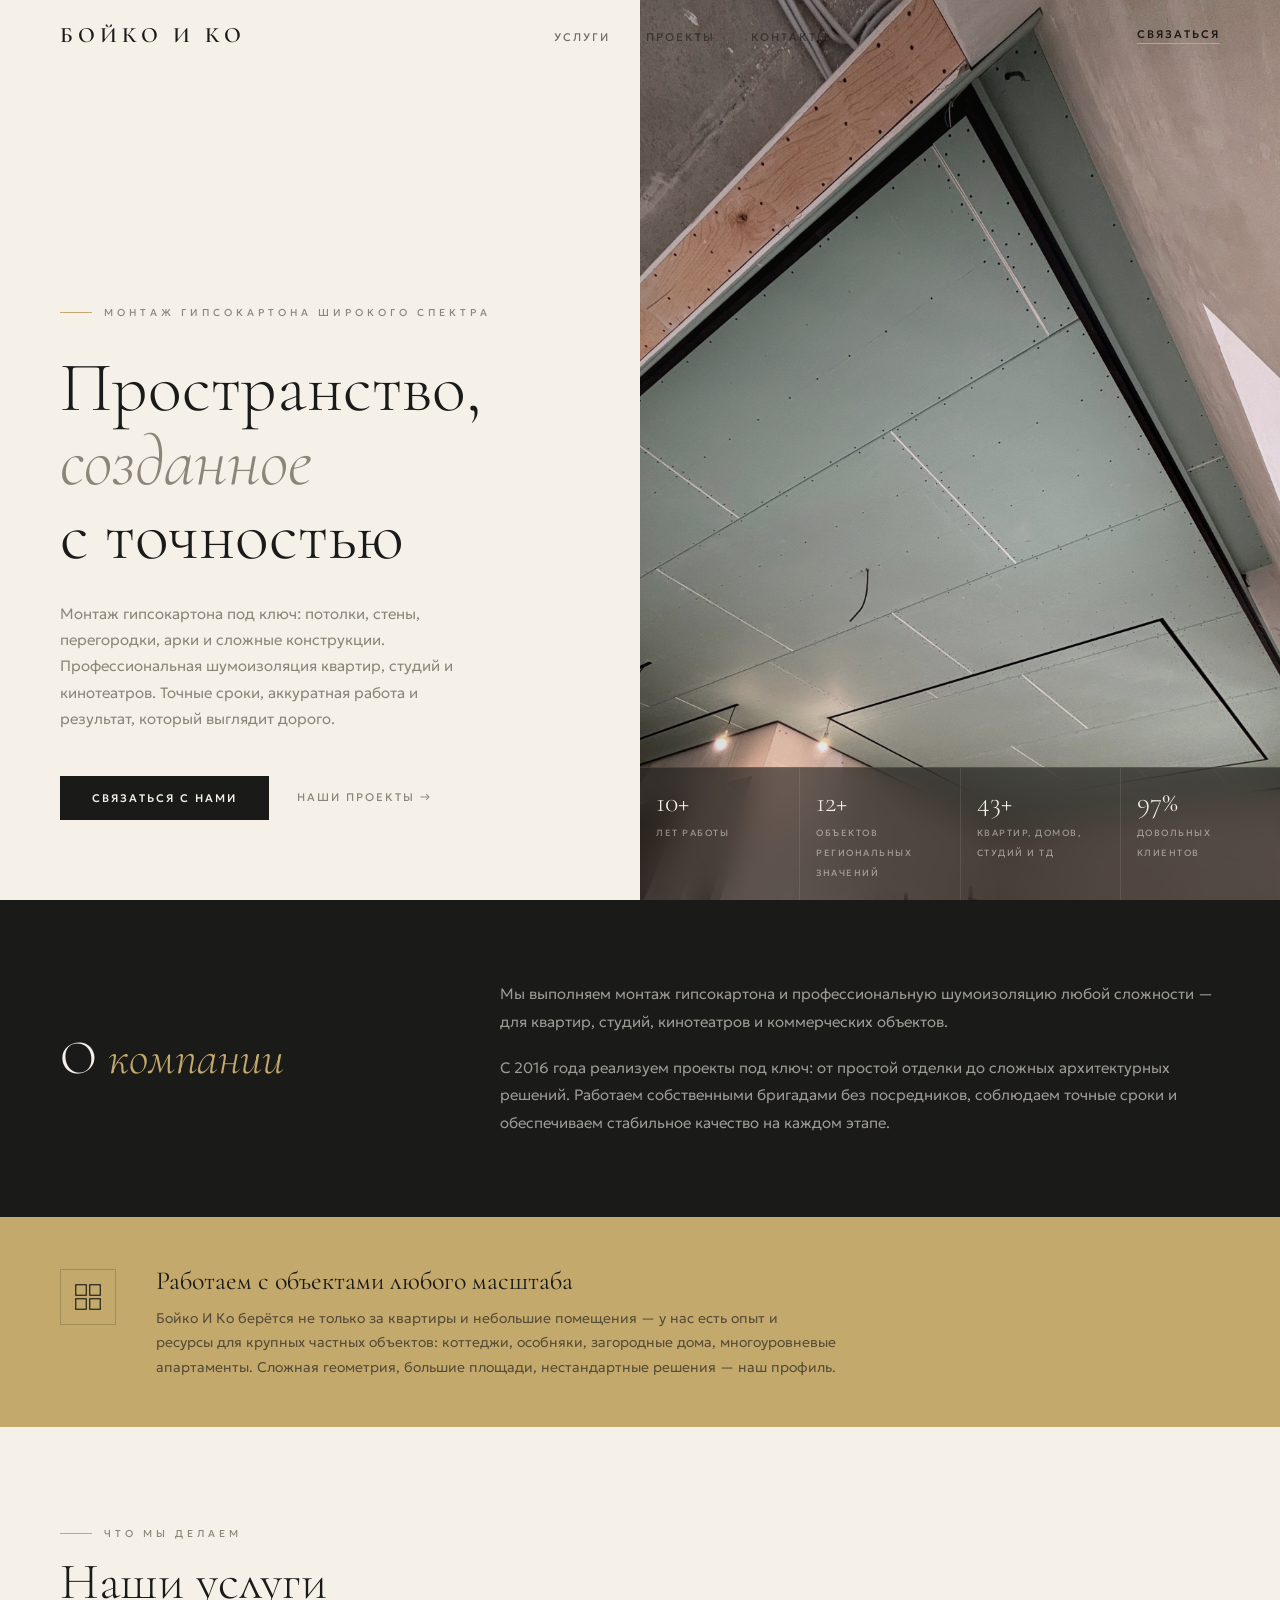
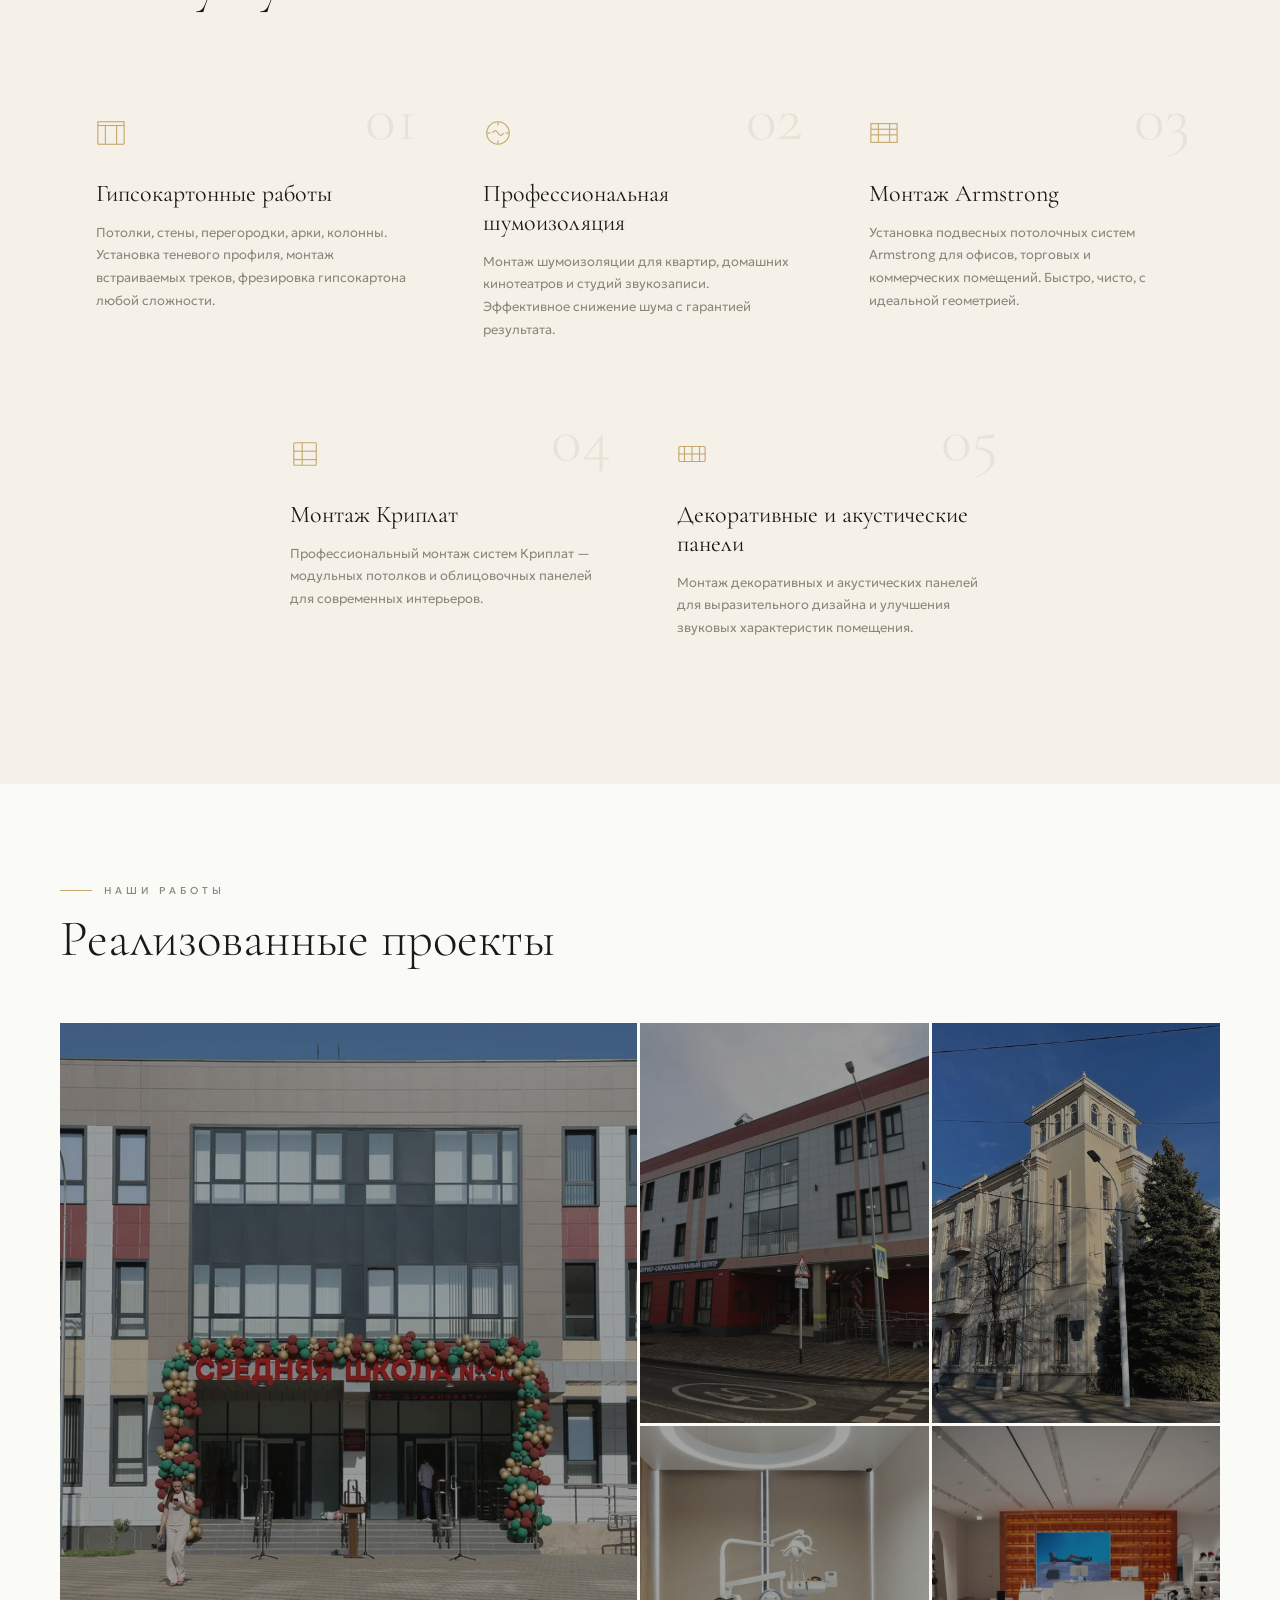
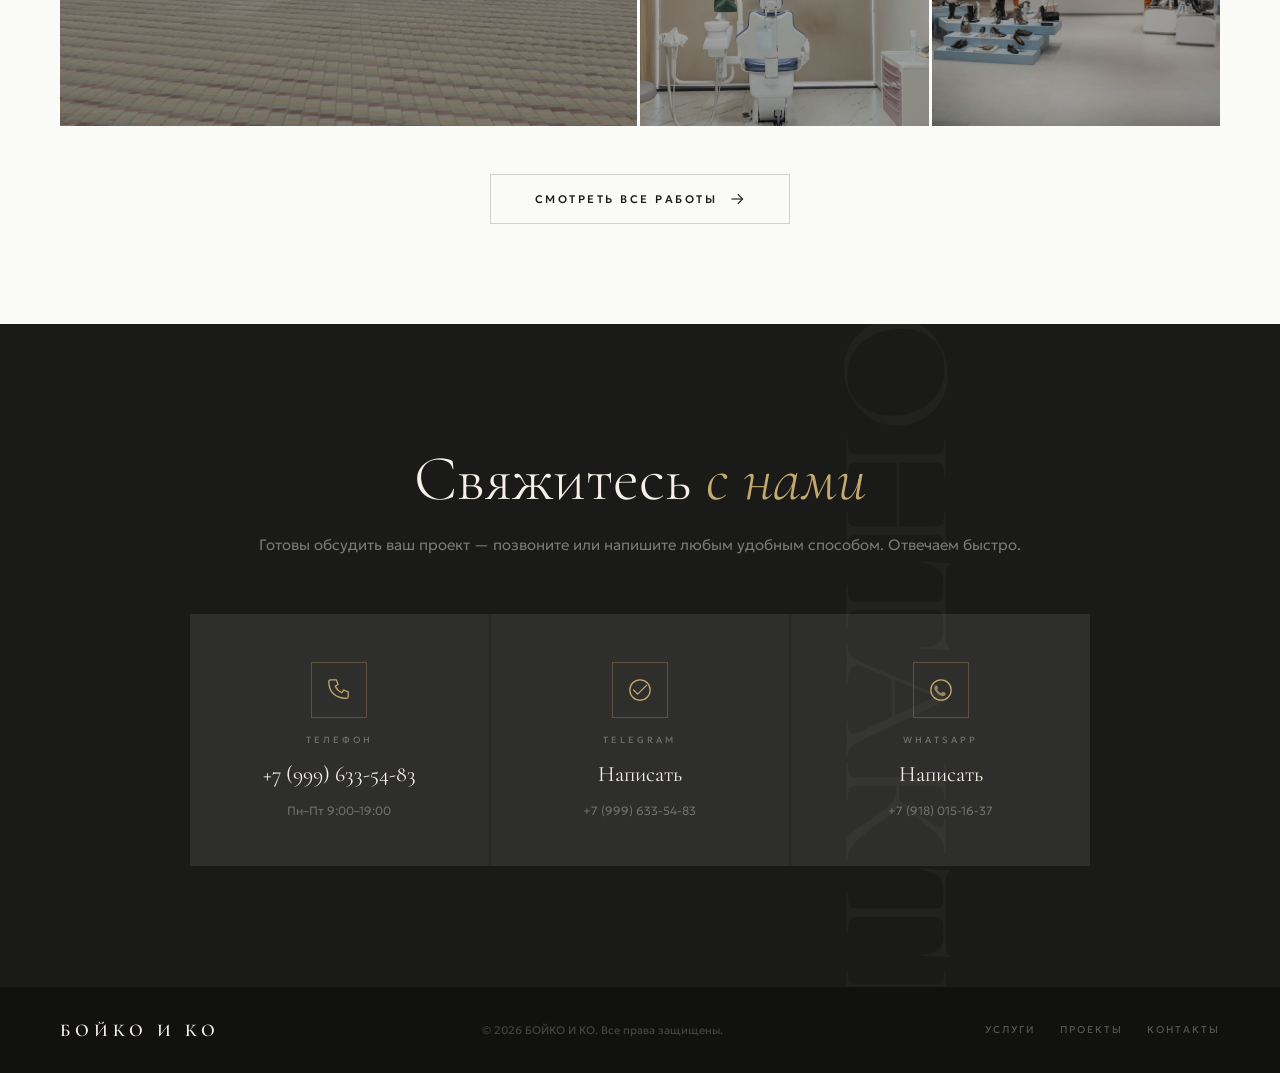
==== commit e00ce36b: "Update index.html" ====
--- a/index.html
+++ b/index.html
@@ -141,11 +141,11 @@
       <div class="portfolio-info"><h3>Школа Номер 30</h3><span>Заводская ул., 21, п.г.т. Яблоновский</span></div>
     </div>
     <div class="portfolio-item reveal">
+      <div class="portfolio-bg" style="background-image:url(img/portfolio/qwer.webp)"></div>
+     <div class="portfolio-info"><h3>Культурно-образовательный центр</h3><span>с.Красногвардейское республика Адыгея</span></div>
+    </div>
+    <div class="portfolio-item reveal">
       <div class="portfolio-bg" style="background-image:url(img/portfolio/ffff.jpg)"></div>
-     <div class="portfolio-info"><h3>Культурно-образовательный центр</h3><span>с.Красногвардейское республика Адыгея</span></div>
-    </div>
-    <div class="portfolio-item reveal">
-      <div class="portfolio-bg" style="background-image:url(img/portfolio/qwer.webp)"></div>
       <div class="portfolio-info"><h3>Доходный дом Ф.Н. Акулова</h3><span>Краснодар ул.Пушкина 41</span></div>
     </div>
     <div class="portfolio-item reveal">
